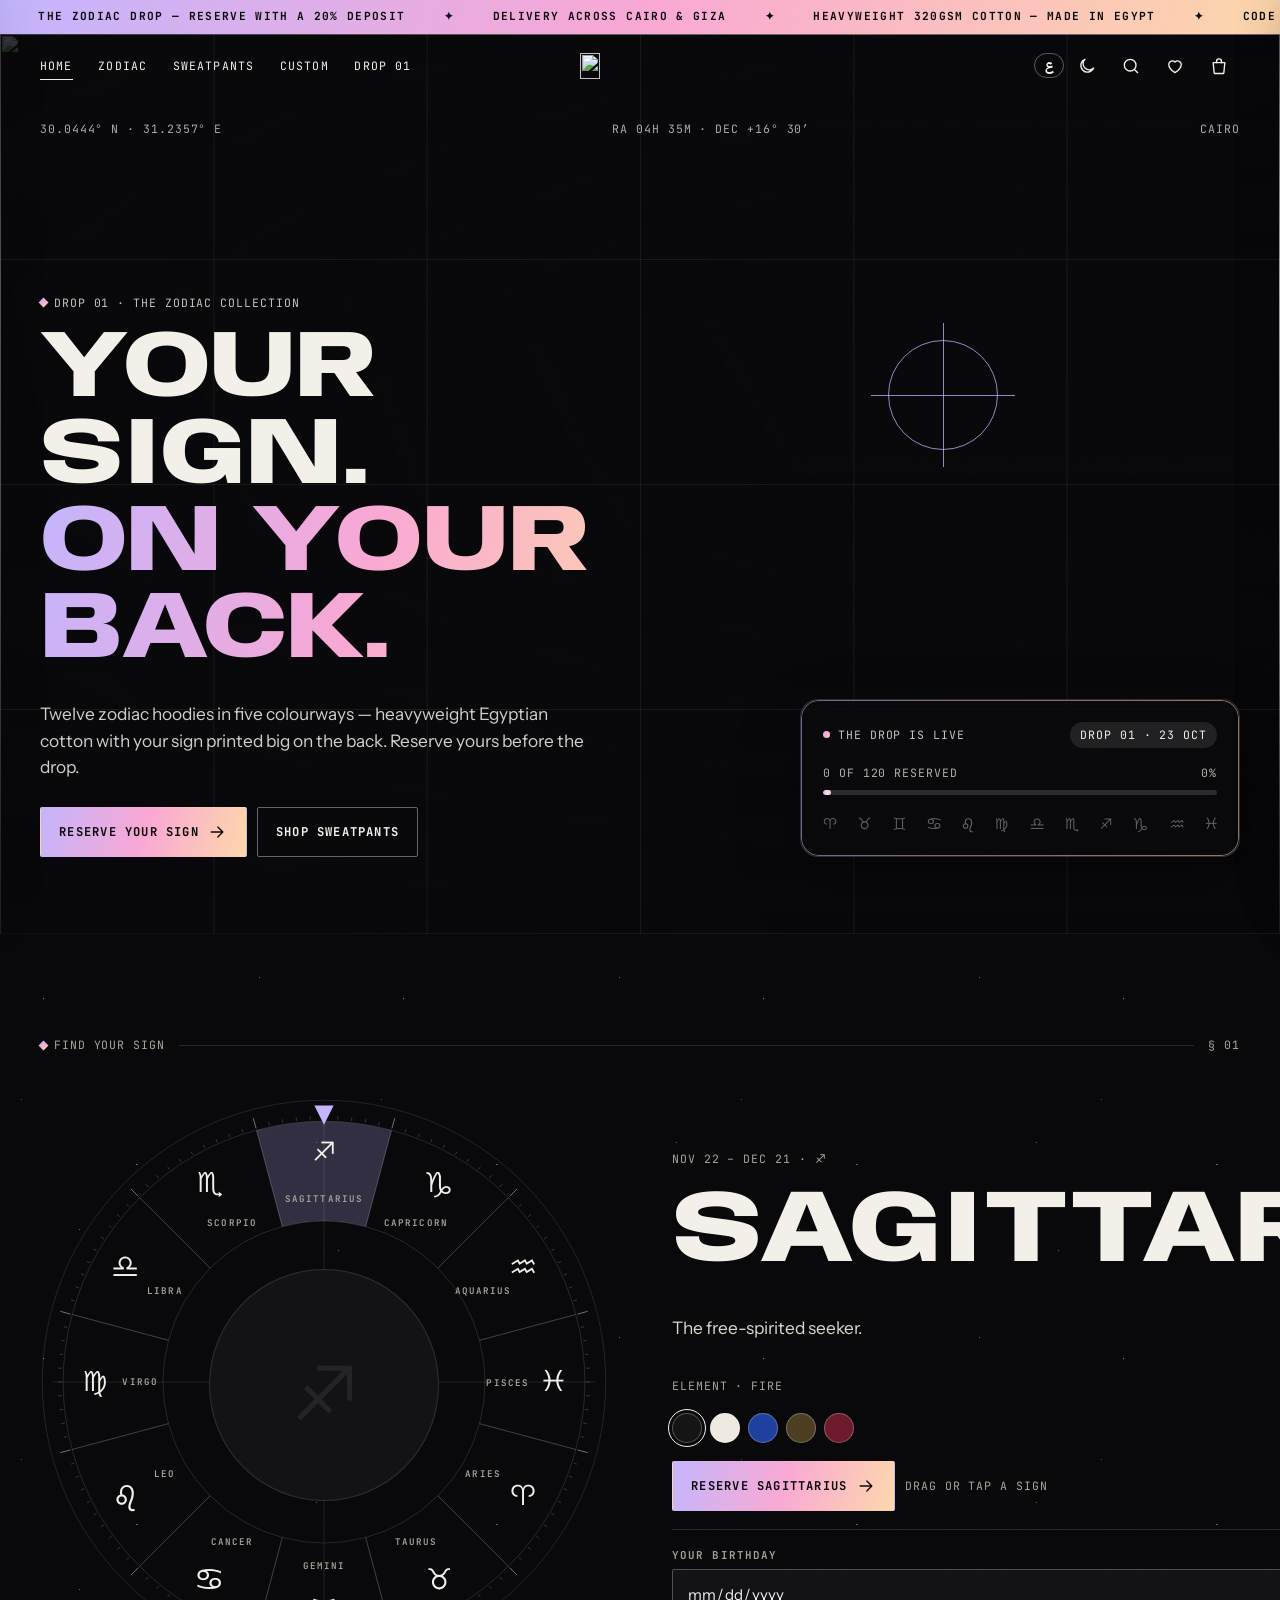
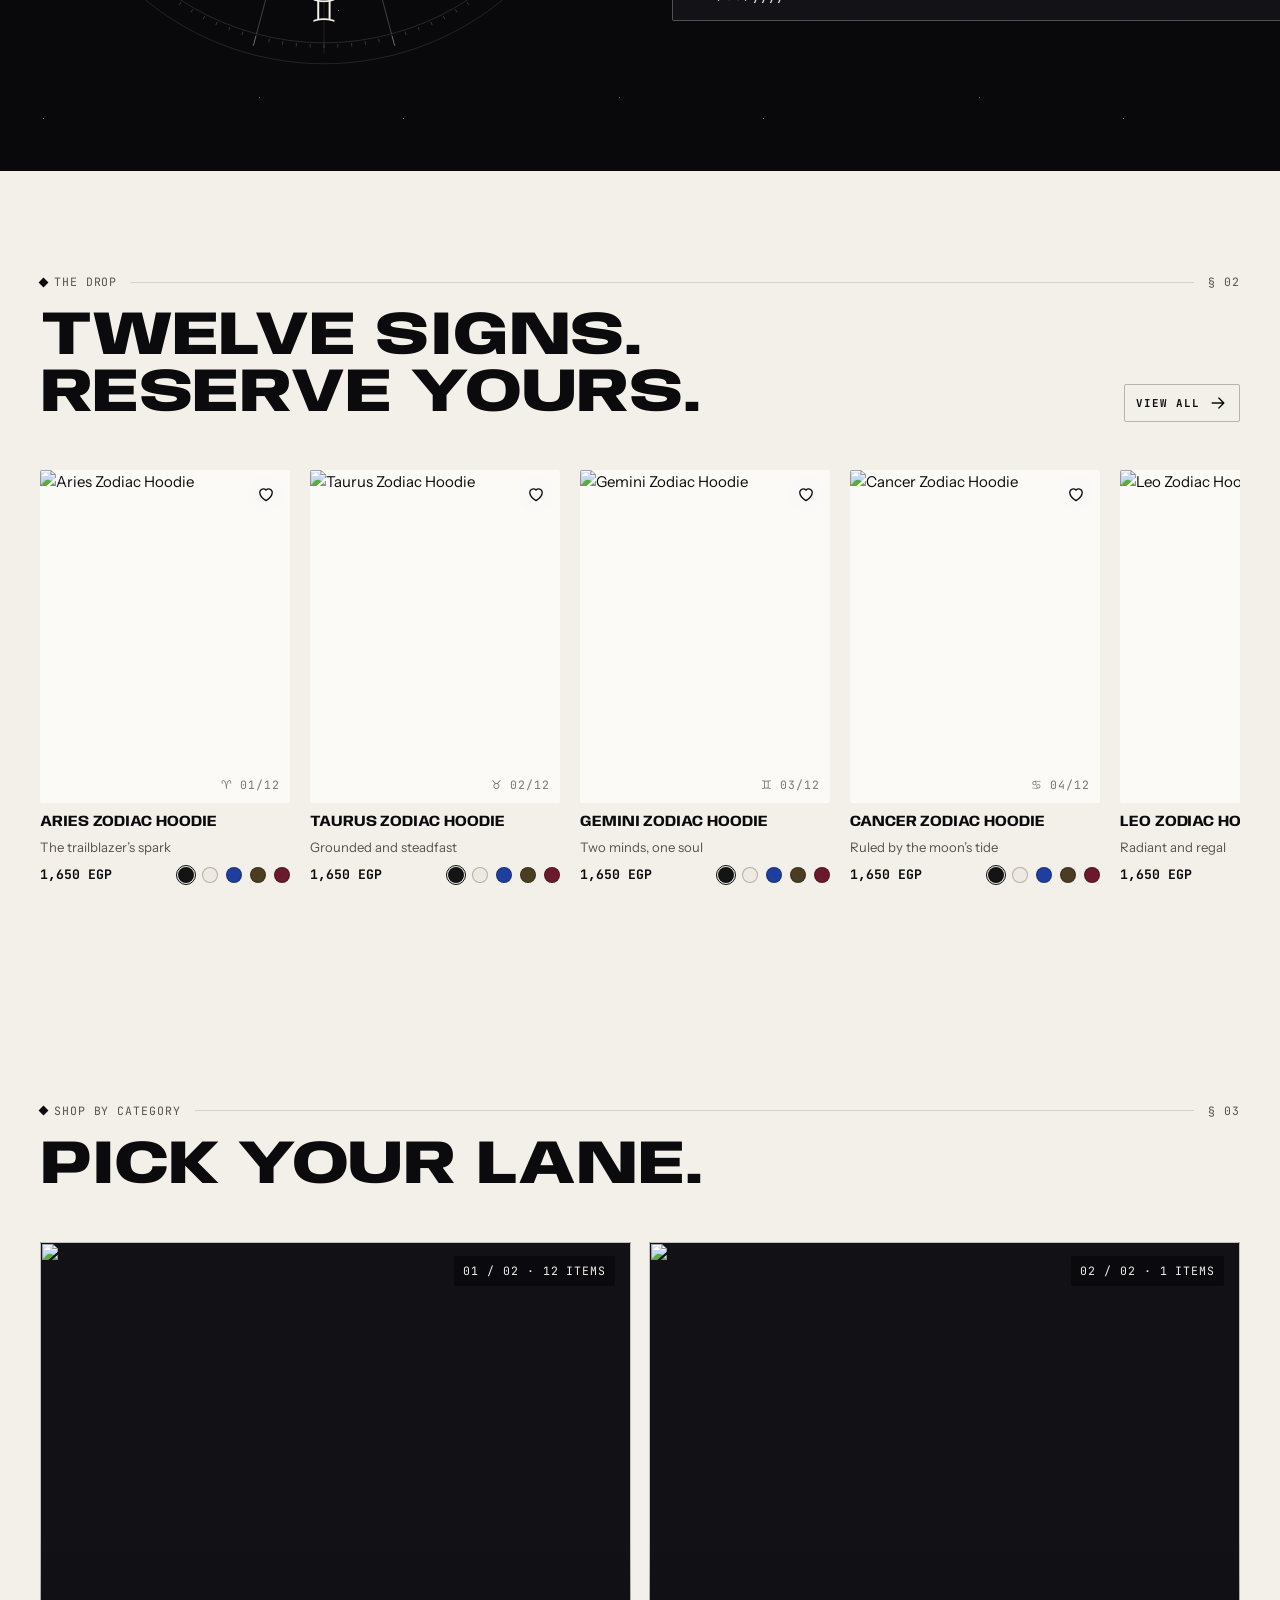
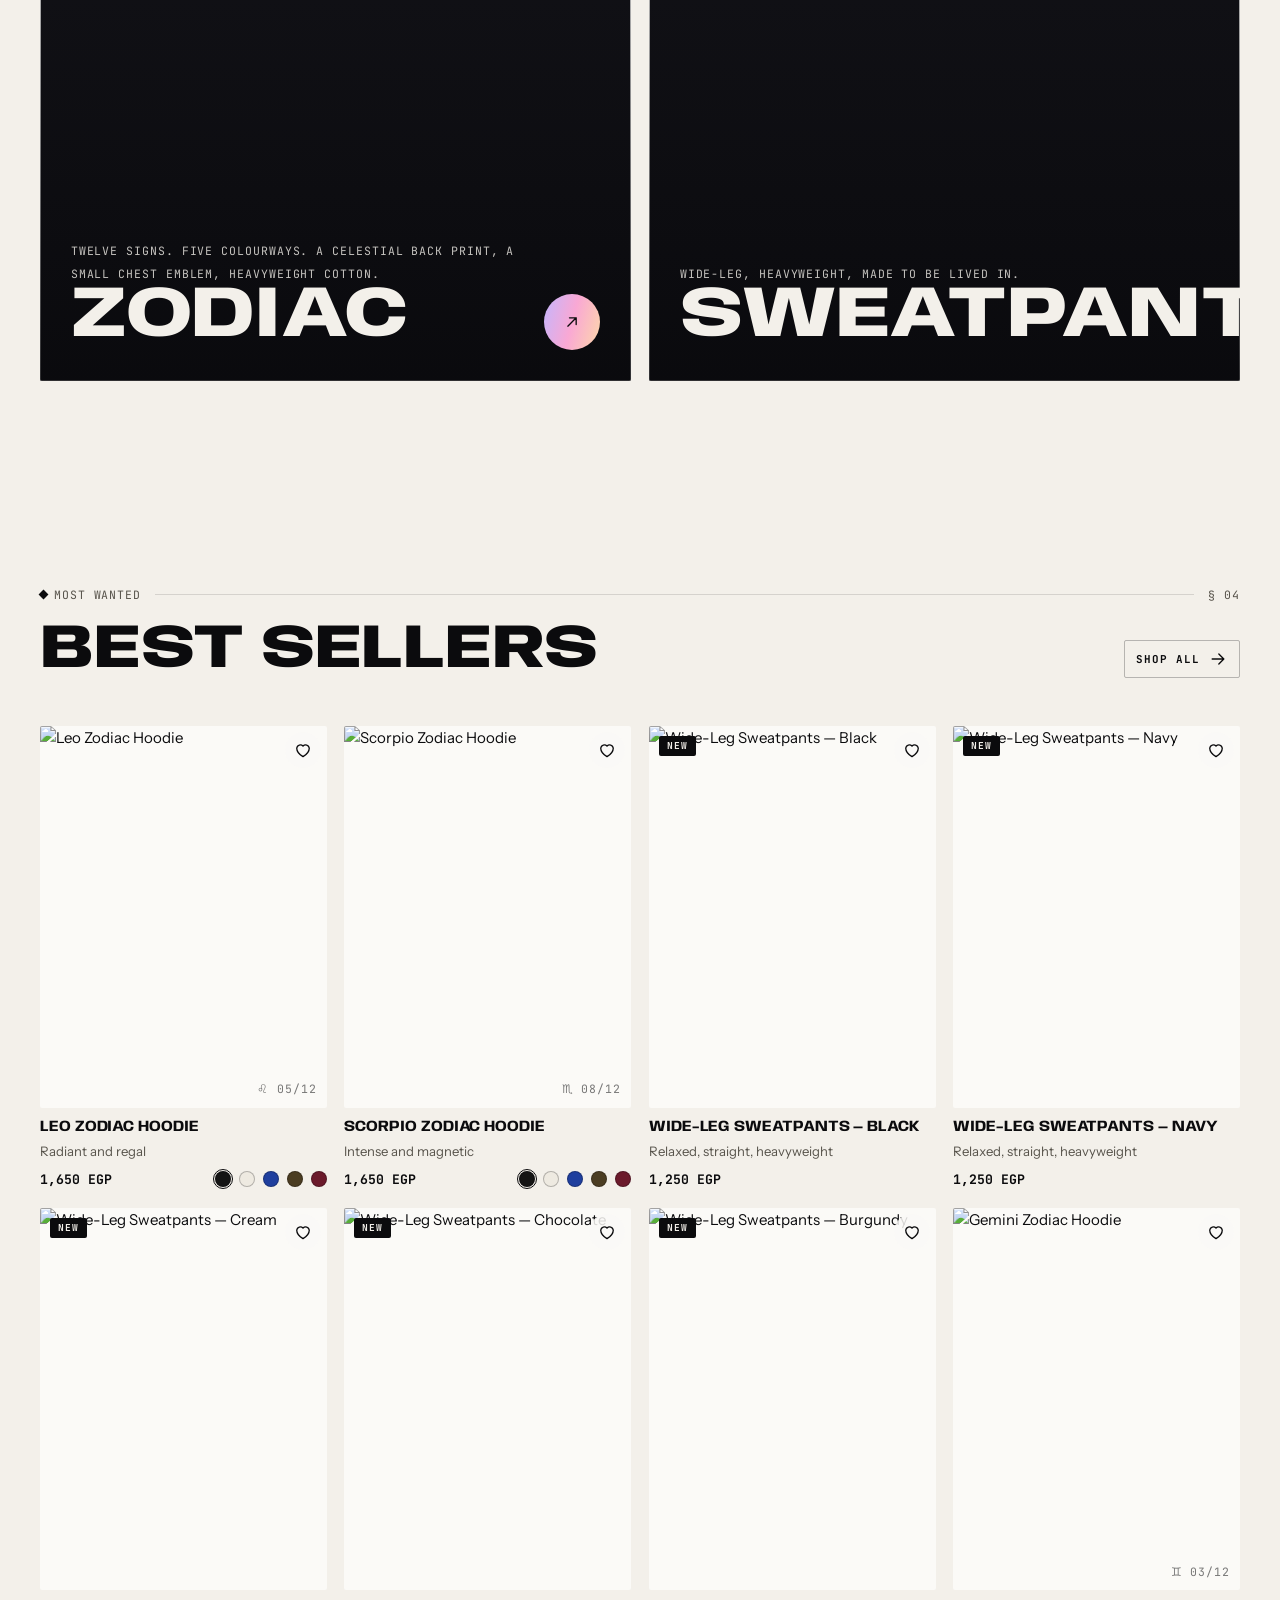
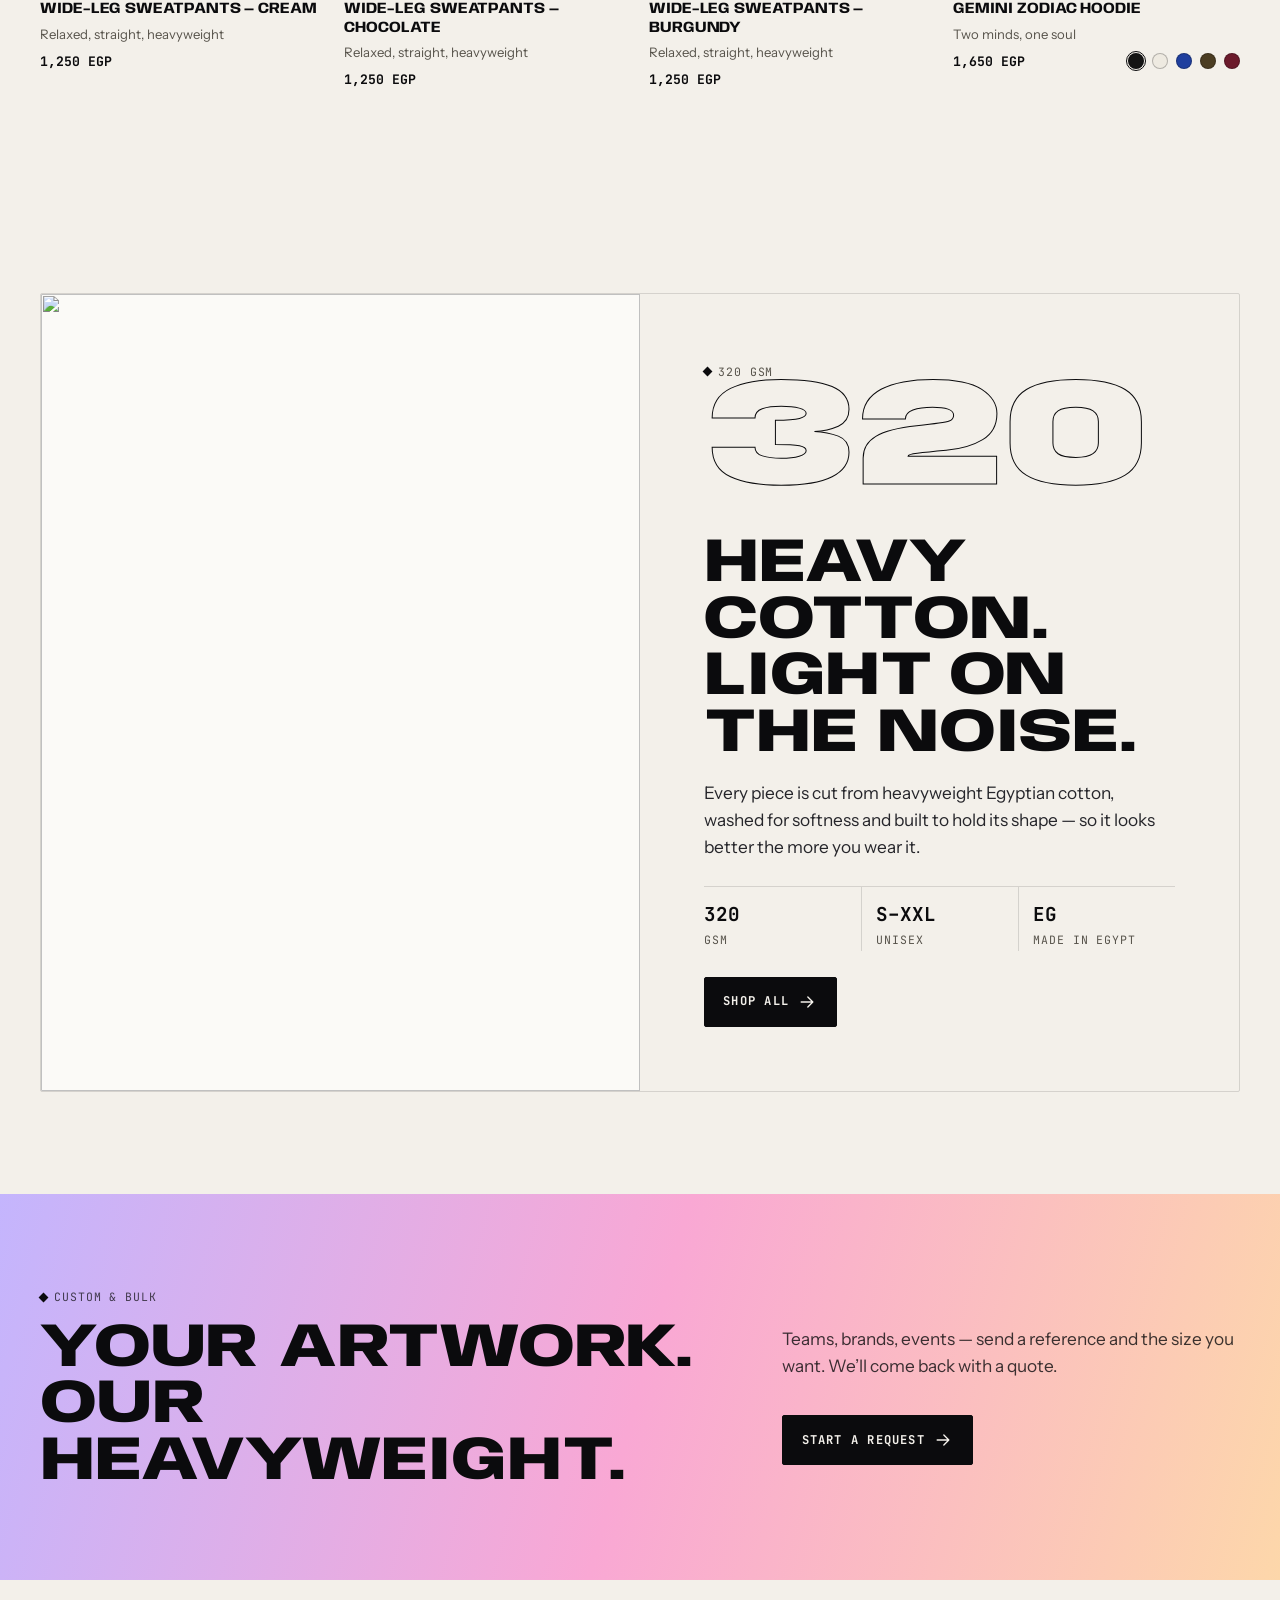
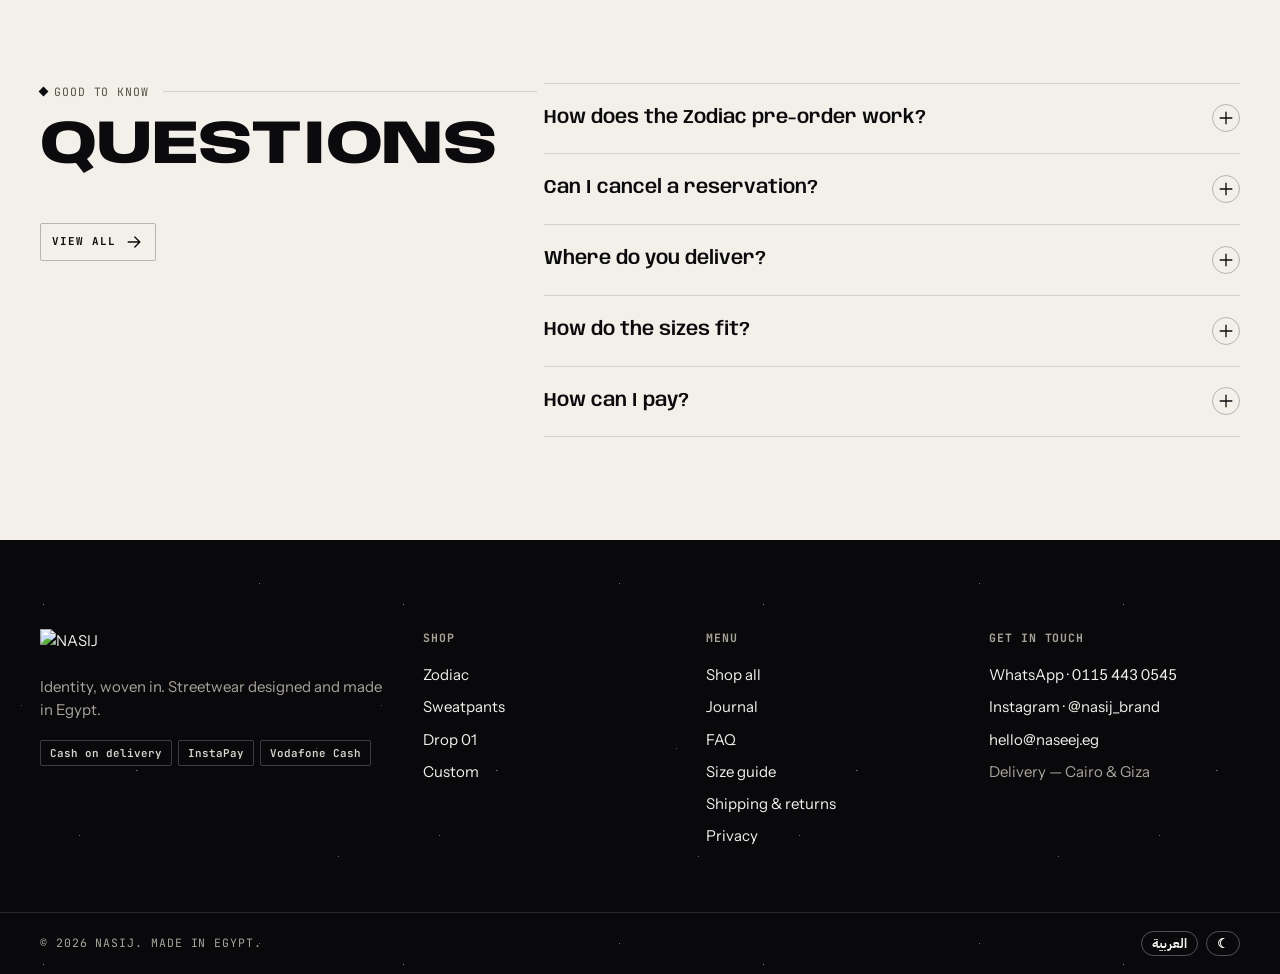
==== index.html @ 9cdb8d8b "feat: NASIJ v2.1 — gradient identity, new hero, WordPress theme Storefront - Soft gradient accent (A" ====
<!DOCTYPE html>
<html lang="en" dir="ltr" data-mode="light">
<head>
<meta charset="utf-8">
<meta name="viewport" content="width=device-width, initial-scale=1, viewport-fit=cover">
<title>NASIJ — Egyptian Streetwear · The Zodiac Drop</title>
<meta name="description" content="Heavyweight Egyptian streetwear. The Zodiac hoodie drop — 12 signs, 5 colourways — and wide-leg sweatpants. Delivery across Cairo &amp; Giza.">
<meta name="theme-color" content="#08080B">
<link rel="canonical" href="https://mohamed-sr-designer.github.io/nasij/">
<meta property="og:type" content="website">
<meta property="og:site_name" content="NASIJ">
<meta property="og:title" content="NASIJ — Egyptian Streetwear · The Zodiac Drop">
<meta property="og:description" content="12 signs. 5 colourways. Reserve your zodiac hoodie with a 20% deposit.">
<meta property="og:image" content="https://mohamed-sr-designer.github.io/nasij/images/zodiac/zodiac-banner.jpg">
<meta name="twitter:card" content="summary_large_image">
<link rel="icon" href="images/logo-en.png">
<link rel="manifest" href="manifest.json">
<link rel="preconnect" href="https://fonts.googleapis.com">
<link rel="preconnect" href="https://fonts.gstatic.com" crossorigin>
<link rel="stylesheet" href="https://fonts.googleapis.com/css2?family=Anybody:wdth,wght@50..150,400..900&family=Instrument+Sans:wdth,wght@75..100,400..700&family=JetBrains+Mono:wght@400;500;700&family=Alexandria:wght@400..900&family=IBM+Plex+Sans+Arabic:wght@400;500;600;700&display=swap">
<link rel="stylesheet" href="https://fonts.googleapis.com/css2?family=Noto+Sans+Symbols:wght@400;700&text=%E2%99%88%E2%99%89%E2%99%8A%E2%99%8B%E2%99%8C%E2%99%8D%E2%99%8E%E2%99%8F%E2%99%90%E2%99%91%E2%99%92%E2%99%93&display=swap">
<link rel="preload" as="image" href="images/zodiac/zodiac-banner.jpg" fetchpriority="high">
<link rel="stylesheet" href="assets/css/store.css?v=2">
<script type="application/ld+json">{"@context":"https://schema.org","@type":"ClothingStore","name":"NASIJ","alternateName":"نسيج","url":"https://mohamed-sr-designer.github.io/nasij/","image":"https://mohamed-sr-designer.github.io/nasij/images/zodiac/zodiac-banner.jpg","areaServed":["Cairo","Giza"],"currenciesAccepted":"EGP","sameAs":["https://instagram.com/nasij_brand"]}</script>
<script>
  /* set language / theme before first paint so there is no flash */
  (function () { try {
    var l = JSON.parse(localStorage.getItem('nz_lang')), m = JSON.parse(localStorage.getItem('nz_mode'));
    if (l) { document.documentElement.lang = l; document.documentElement.dir = l === 'ar' ? 'rtl' : 'ltr'; }
    if (m) document.documentElement.dataset.mode = m;
    var th = JSON.parse(localStorage.getItem('nz_theme_cache') || 'null'), st = document.documentElement.style;
    if (th) { if (th.g1) { st.setProperty('--g1', th.g1); st.setProperty('--g2', th.g2); st.setProperty('--g3', th.g3); } if (th.grad) st.setProperty('--grad', th.grad); if (th.night) st.setProperty('--night', th.night); }
  } catch (e) {} })();
  /* the first version of the site installed an offline service worker — retire it */
  if ('serviceWorker' in navigator) navigator.serviceWorker.getRegistrations().then(function (rs) { rs.forEach(function (r) { r.update().catch(function () {}); }); }).catch(function () {});
</script>
</head>
<body>
<div class="loader" id="loader" aria-hidden="true">
  <div class="ld">
    <div class="ld__orbit"><span style="--i:0">♈&#xFE0E;</span><span style="--i:1">♉&#xFE0E;</span><span style="--i:2">♊&#xFE0E;</span><span style="--i:3">♋&#xFE0E;</span><span style="--i:4">♌&#xFE0E;</span><span style="--i:5">♍&#xFE0E;</span><span style="--i:6">♎&#xFE0E;</span><span style="--i:7">♏&#xFE0E;</span><span style="--i:8">♐&#xFE0E;</span><span style="--i:9">♑&#xFE0E;</span><span style="--i:10">♒&#xFE0E;</span><span style="--i:11">♓&#xFE0E;</span></div>
    <svg class="ld__ring" viewBox="0 0 100 100"><defs><linearGradient id="ldg" x1="0" y1="0" x2="1" y2="1"><stop offset="0" style="stop-color:var(--g1,#C4B5FD)"/><stop offset=".5" style="stop-color:var(--g2,#F9A8D4)"/><stop offset="1" style="stop-color:var(--g3,#FDD7AA)"/></linearGradient></defs><circle cx="50" cy="50" r="46" stroke="rgba(243,240,234,.08)"/><circle cx="50" cy="50" r="46" stroke="url(#ldg)" stroke-dasharray="72 220"/></svg>
    <img class="ld__logo" src="images/logo-en-white.png" alt="" width="120" height="26">
  </div>
  <div class="ld__bar"><i></i></div>
  <span class="ld__txt"><span class="ld__en">Aligning the stars</span><span class="ld__ar">بنرتّب النجوم</span></span>
</div>
<div id="app"></div>
<noscript><p style="padding:2rem;font-family:sans-serif">NASIJ needs JavaScript to run. · نسيج محتاج JavaScript يشتغل.</p></noscript>
<script src="assets/js/defaults.js?v=2"></script>
<script src="assets/js/core.js?v=2"></script>
<script src="assets/js/track.js?v=2"></script>
<script src="assets/js/store.js?v=2"></script>
</body>
</html>
---- assets/css/store.css ----
/* =========================================================================
   NASIJ — "Night-sky street print"
   Star-chart darks (hairline grids, mono coordinates, starfield grain) for the
   drop; bone-paper lights so garment photos stay crisp. Ultra-wide display
   type, one acid "signal" accent (editable from the dashboard).
   ========================================================================= */

/* ─────────────── tokens ─────────────── */
:root {
  --night: #08080B; --night-2: #111116; --night-3: #1A1A21;
  --paper: #F3F0EA; --paper-2: #E8E4DB; --card: #FBFAF7;
  --ink: #0B0B0D; --ink-2: #26262B; --muted: #57534B;
  --signal: #C4B5FD; --signal-ink: #0B0B0D;
  --g1: #C4B5FD; --g2: #F9A8D4; --g3: #FDD7AA;
  --grad: linear-gradient(105deg, var(--g1), var(--g2), var(--g3));
  --danger: #C8321E; --ok: #1F7A4D;
  --r: 2px; --r-lg: calc(var(--r) * 3 + 4px);
  --ease: cubic-bezier(.2, .8, .2, 1);
  --f-disp: 'Anybody', 'Instrument Sans', system-ui, sans-serif;
  --f-body: 'Instrument Sans', system-ui, -apple-system, 'Segoe UI', sans-serif;
  --f-mono: 'JetBrains Mono', ui-monospace, 'SFMono-Regular', Menlo, monospace;
  --f-glyph: 'Noto Sans Symbols', 'Segoe UI Symbol', 'Apple Symbols', sans-serif;
  --gutter: clamp(16px, 3.2vw, 40px);
  --maxw: 1440px;
  --hdr: 64px;
  /* surface defaults = light (paper) */
  --bg: var(--paper); --fg: var(--ink); --fg-2: var(--ink-2); --fg-m: var(--muted);
  --line: rgba(11, 11, 13, .13); --line-2: rgba(11, 11, 13, .26); --tile: var(--card);
}
[lang="ar"] {
  --f-disp: 'Alexandria', 'IBM Plex Sans Arabic', system-ui, sans-serif;
  --f-body: 'IBM Plex Sans Arabic', system-ui, sans-serif;
}
.tone-dark, [data-mode="dark"] .tone-light, [data-mode="dark"] body {
  --bg: var(--night); --fg: #F3F0EA; --fg-2: #D9D5CC; --fg-m: #A7A298;
  --line: rgba(243, 240, 234, .13); --line-2: rgba(243, 240, 234, .28); --tile: var(--night-2);
}
.tone-light { --bg: var(--paper); --fg: var(--ink); --fg-2: var(--ink-2); --fg-m: var(--muted); --line: rgba(11, 11, 13, .13); --line-2: rgba(11, 11, 13, .26); --tile: var(--card); }
[data-mode="dark"] .tone-light { --bg: #0D0D11; --tile: #15151B; }
/* a toned block always paints its own surface + text colour */
.tone-dark, .tone-light { background-color: var(--bg); color: var(--fg); }

/* ─────────────── base ─────────────── */
*, *::before, *::after { box-sizing: border-box; }
html { -webkit-text-size-adjust: 100%; scroll-behavior: smooth; }
body {
  margin: 0; background: var(--bg); color: var(--fg); font-family: var(--f-body);
  font-size: 15px; line-height: 1.55; -webkit-font-smoothing: antialiased; text-rendering: optimizeLegibility;
  overflow-x: hidden;
}
[lang="ar"] body { font-size: 15.5px; line-height: 1.75; }
img { max-width: 100%; display: block; }
a { color: inherit; text-decoration: none; }
button { font: inherit; color: inherit; background: none; border: 0; cursor: pointer; padding: 0; }
input, select, textarea { font: inherit; color: inherit; }
::selection { background: var(--signal); color: var(--signal-ink); }
:focus-visible { outline: 2px solid var(--fg); outline-offset: 2px; }
.tone-light :focus-visible, .tone-light:focus-visible { outline-color: var(--ink); }
.sr { position: absolute; width: 1px; height: 1px; overflow: hidden; clip: rect(0 0 0 0); white-space: nowrap; }
.wrap { max-width: var(--maxw); margin-inline: auto; padding-inline: var(--gutter); }
.num, bdi.num { font-variant-numeric: tabular-nums; }
main { display: block; min-height: 60vh; }

/* type */
.disp { font-family: var(--f-disp); font-weight: 800; font-stretch: 125%; font-variation-settings: "wdth" 125; letter-spacing: -.02em; line-height: .92; text-transform: uppercase; margin: 0; }
[lang="ar"] .disp { font-weight: 800; letter-spacing: 0; line-height: 1.25; text-transform: none; font-variation-settings: normal; font-stretch: normal; }
.h1 { font-size: clamp(2.6rem, 7.4vw, 7.2rem); }
.h2 { font-size: clamp(2rem, 4.8vw, 4.4rem); }
.h3 { font-size: clamp(1.4rem, 2.6vw, 2.2rem); }
[lang="ar"] .h1 { font-size: clamp(2.3rem, 6vw, 5.6rem); }
[lang="ar"] .h2 { font-size: clamp(1.8rem, 4vw, 3.4rem); }
.mono { font-family: var(--f-mono); font-size: .72rem; letter-spacing: .08em; text-transform: uppercase; }
[lang="ar"] .mono { font-family: var(--f-body); letter-spacing: 0; text-transform: none; font-size: .82rem; font-weight: 500; }
.muted { color: var(--fg-m); }
.lead { font-size: clamp(1rem, 1.35vw, 1.2rem); color: var(--fg-2); max-width: 46ch; }
.kick { display: inline-flex; align-items: center; gap: .6em; color: var(--fg-m); }
.kick::before { content: ""; width: 7px; height: 7px; background: var(--grad); transform: rotate(45deg); flex: none; }
.tone-light .kick::before, .kick--ink::before { background: var(--fg); }

/* ─────────────── starfield / grain ─────────────── */
.stars { position: relative; isolation: isolate; }
.stars::before {
  content: ""; position: absolute; inset: 0; z-index: -1; pointer-events: none; opacity: .55;
  background-image:
    radial-gradient(1px 1px at 12% 18%, rgba(255,255,255,.9) 50%, transparent 51%),
    radial-gradient(1px 1px at 72% 12%, rgba(255,255,255,.7) 50%, transparent 51%),
    radial-gradient(1.4px 1.4px at 38% 64%, rgba(255,255,255,.8) 50%, transparent 51%),
    radial-gradient(1px 1px at 88% 58%, rgba(255,255,255,.6) 50%, transparent 51%),
    radial-gradient(1px 1px at 22% 82%, rgba(255,255,255,.7) 50%, transparent 51%),
    radial-gradient(1.2px 1.2px at 55% 30%, rgba(255,255,255,.55) 50%, transparent 51%),
    radial-gradient(1px 1px at 94% 88%, rgba(255,255,255,.7) 50%, transparent 51%),
    radial-gradient(1px 1px at 6% 46%, rgba(255,255,255,.5) 50%, transparent 51%);
  background-size: 360px 360px;
  animation: twinkle 9s ease-in-out infinite alternate;
}
@keyframes twinkle { to { opacity: .28; background-position: 18px -12px; } }
.grain::after {
  content: ""; position: absolute; inset: 0; pointer-events: none; z-index: 1; opacity: .07; mix-blend-mode: overlay;
  background-image: url("data:image/svg+xml;utf8,<svg xmlns='http://www.w3.org/2000/svg' width='160' height='160'><filter id='n'><feTurbulence type='fractalNoise' baseFrequency='.9' numOctaves='2' stitchTiles='stitch'/></filter><rect width='100%' height='100%' filter='url(%23n)'/></svg>");
}
[data-grain="0"] .grain::after { display: none; }
/* star-chart hairlines */
.chart-lines { position: absolute; inset: 0; pointer-events: none; z-index: 1;
  background-image: linear-gradient(to right, rgba(243,240,234,.10) 1px, transparent 1px), linear-gradient(to bottom, rgba(243,240,234,.10) 1px, transparent 1px);
  background-size: calc(100% / 6) 100%, 100% calc(100% / 4); }

/* ─────────────── buttons ─────────────── */
.btn {
  --b-bg: var(--fg); --b-fg: var(--bg); --b-bd: var(--fg);
  position: relative; display: inline-flex; align-items: center; justify-content: center; gap: .7em;
  min-height: 50px; padding: 0 1.5em; border: 1px solid var(--b-bd); border-radius: var(--r);
  background: var(--b-bg); color: var(--b-fg); font-family: var(--f-mono); font-size: .76rem; font-weight: 700;
  letter-spacing: .1em; text-transform: uppercase; white-space: nowrap; overflow: hidden; isolation: isolate;
  transition: transform .25s var(--ease), color .25s, border-color .25s;
}
[lang="ar"] .btn { font-family: var(--f-body); letter-spacing: 0; text-transform: none; font-size: .95rem; font-weight: 600; }
.btn::before { content: ""; position: absolute; inset: -1px; z-index: -1; background: var(--grad); transform: translateY(101%); transition: transform .35s var(--ease); }
.btn:hover::before { transform: none; }
.btn:hover { color: var(--signal-ink); border-color: transparent; }
.btn:active { transform: scale(.98); }
.btn .arr { transition: transform .3s var(--ease); }
.btn:hover .arr { transform: translateX(4px); }
[dir="rtl"] .btn .arr { transform: scaleX(-1); }
[dir="rtl"] .btn:hover .arr { transform: scaleX(-1) translateX(4px); }
.btn--signal { --b-bg: var(--grad); --b-fg: var(--signal-ink); --b-bd: transparent; }
.btn--signal::before { background: var(--fg); }
.tone-dark .btn--signal::before { background: #F3F0EA; }
.btn--signal:hover { color: var(--bg); border-color: var(--fg); }
.tone-dark .btn--signal:hover { color: var(--night); border-color: #F3F0EA; }
.btn--line { --b-bg: transparent; --b-fg: var(--fg); --b-bd: var(--line-2); }
.btn--ghost { --b-bg: transparent; --b-fg: var(--fg); --b-bd: transparent; padding: 0 .4em; min-height: 40px; }
.btn--ghost::before { display: none; }
.btn--ghost:hover { color: var(--fg); text-decoration: underline; text-underline-offset: 4px; }
.btn--sm { min-height: 38px; padding: 0 1em; font-size: .68rem; }
.btn--block { width: 100%; }
.btn[disabled], .btn.is-off { opacity: .45; pointer-events: none; }
.icon-btn { display: inline-grid; place-items: center; width: 42px; height: 42px; border-radius: 50%; position: relative; transition: background .2s; }
.icon-btn:hover { background: color-mix(in srgb, var(--fg) 8%, transparent); }
.ic { width: 20px; height: 20px; fill: none; stroke: currentColor; stroke-width: 1.6; stroke-linecap: round; stroke-linejoin: round; flex: none; }
.badge-dot { position: absolute; top: 4px; inset-inline-end: 2px; min-width: 18px; height: 18px; padding: 0 4px; border-radius: 9px; background: var(--grad); color: var(--signal-ink); font: 700 .66rem/18px var(--f-mono); text-align: center; }
.badge-dot:empty { display: none; }
.link { background-image: linear-gradient(currentColor, currentColor); background-size: 0 1px; background-repeat: no-repeat; background-position: 0 100%; transition: background-size .3s var(--ease); }
[dir="rtl"] .link { background-position: 100% 100%; }
.link:hover, .link.is-on { background-size: 100% 1px; }

/* ─────────────── announcement marquee ─────────────── */
.ann { background: var(--grad); color: var(--signal-ink); height: 34px; overflow: hidden; display: flex; align-items: center; position: relative; z-index: 60; }
.ann__track { display: flex; gap: 2.4rem; white-space: nowrap; animation: marq 36s linear infinite; padding-inline-start: 2.4rem; will-change: transform; }
.ann:hover .ann__track { animation-play-state: paused; }
.ann__i { display: inline-flex; align-items: center; gap: 2.4rem; font: 700 .7rem/1 var(--f-mono); letter-spacing: .12em; text-transform: uppercase; }
[lang="ar"] .ann__i { font: 600 .82rem/1 var(--f-body); letter-spacing: 0; }
.ann__i::after { content: "✦"; font-size: .7rem; }
@keyframes marq { to { transform: translateX(-50%); } }
[dir="rtl"] .ann__track { animation-name: marqR; }
@keyframes marqR { to { transform: translateX(50%); } }

/* ─────────────── header ─────────────── */
.hdr { position: sticky; top: 0; z-index: 50; height: var(--hdr); background: color-mix(in srgb, var(--bg) 86%, transparent); backdrop-filter: blur(14px) saturate(1.2); -webkit-backdrop-filter: blur(14px) saturate(1.2); border-bottom: 1px solid var(--line); transition: background .3s, border-color .3s, color .3s; }
.hdr__in { height: 100%; display: grid; grid-template-columns: 1fr auto 1fr; align-items: center; gap: 12px; }
.hdr__nav { display: flex; align-items: center; gap: clamp(14px, 2vw, 30px); }
.hdr__nav a { font-family: var(--f-mono); font-size: .72rem; letter-spacing: .1em; text-transform: uppercase; padding: 6px 0; }
[lang="ar"] .hdr__nav a { font-family: var(--f-body); font-size: .92rem; letter-spacing: 0; font-weight: 500; }
.hdr__nav a.is-live::before { content: ""; display: inline-block; width: 6px; height: 6px; border-radius: 50%; background: var(--signal); margin-inline-end: 7px; vertical-align: middle; box-shadow: 0 0 0 0 var(--signal); animation: ping 1.8s infinite; }
@keyframes ping { 70% { box-shadow: 0 0 0 7px transparent; } 100% { box-shadow: 0 0 0 0 transparent; } }
.logo { display: inline-flex; align-items: center; height: 26px; }
.logo img { height: 26px; width: auto; }
.logo .logo-l { display: block; }
.logo .logo-d { display: none; }
.tone-dark .logo .logo-l, [data-mode="dark"] .logo .logo-l { display: none; }
.tone-dark .logo .logo-d, [data-mode="dark"] .logo .logo-d { display: block; }
.hdr__act { display: flex; justify-content: flex-end; align-items: center; gap: 2px; }
.hdr__menu { display: none; }
.lang-pill { font: 700 .7rem/1 var(--f-mono); letter-spacing: .08em; padding: 7px 10px; border: 1px solid var(--line-2); border-radius: 99px; }
[lang="en"] .lang-pill { font-family: 'IBM Plex Sans Arabic', sans-serif; font-size: .82rem; letter-spacing: 0; padding: 5px 10px; }
/* over the hero the header floats */
.is-home .hdr.over { background: transparent; border-color: transparent; backdrop-filter: none; -webkit-backdrop-filter: none; }
.is-home .hdr.over { --fg: #F3F0EA; --line-2: rgba(243,240,234,.35); color: #F3F0EA; }
.is-home .hdr.over .logo .logo-l { display: none; } .is-home .hdr.over .logo .logo-d { display: block; }
.is-home #main { margin-top: calc(var(--hdr) * -1); }

/* mobile menu (off-canvas uses physical left/right + translateX — logical insets break in RTL) */
.scrim { position: fixed; inset: 0; background: rgba(8,8,11,.55); backdrop-filter: blur(3px); z-index: 90; opacity: 0; pointer-events: none; transition: opacity .3s; }
.scrim.on { opacity: 1; pointer-events: auto; }
.drawer { position: fixed; top: 0; bottom: 0; width: min(440px, 100vw); z-index: 100; background: var(--bg); color: var(--fg); display: flex; flex-direction: column; transition: transform .45s var(--ease); box-shadow: 0 0 60px rgba(0,0,0,.25); }
.drawer--end { right: 0; transform: translateX(105%); }
.drawer--start { left: 0; transform: translateX(-105%); }
[dir="rtl"] .drawer--end { right: auto; left: 0; transform: translateX(-105%); }
[dir="rtl"] .drawer--start { left: auto; right: 0; transform: translateX(105%); }
.drawer.on { transform: none !important; }
.drawer__h { display: flex; align-items: center; justify-content: space-between; padding: 14px var(--gutter); border-bottom: 1px solid var(--line); min-height: var(--hdr); }
.drawer__b { flex: 1 1 auto; min-height: 0; overflow-y: auto; overscroll-behavior: contain; }
.drawer__f { border-top: 1px solid var(--line); padding: 16px var(--gutter) calc(16px + env(safe-area-inset-bottom)); }
.mnav { padding: 18px var(--gutter); display: grid; gap: 4px; }
.mnav a { display: flex; align-items: baseline; justify-content: space-between; padding: 12px 0; border-bottom: 1px solid var(--line); }
.mnav a .disp { font-size: clamp(1.7rem, 7vw, 2.4rem); }
.mnav a .mono { color: var(--fg-m); }
.mnav__meta { display: flex; gap: 10px; flex-wrap: wrap; padding: 18px var(--gutter); }

/* bottom tab bar (mobile) */
.tabbar { display: none; }

/* ─────────────── sections ─────────────── */
.sec { padding-block: clamp(56px, 8vw, 120px); position: relative; background: var(--bg); color: var(--fg); }
.sec--tight { padding-block: clamp(36px, 5vw, 72px); }
.sh { display: grid; grid-template-columns: 1fr auto; align-items: end; gap: 18px 40px; margin-bottom: clamp(26px, 4vw, 48px); }
.sh__k { grid-column: 1 / -1; display: flex; align-items: center; gap: 14px; }
.sh__k .rule { flex: 1; height: 1px; background: var(--line); }
.sh__idx { color: var(--fg-m); }
.sh .h2 { max-width: 16ch; }
.sh__a { justify-self: end; }
.hair { height: 1px; background: var(--line); border: 0; margin: 0; }

/* ─────────────── HERO ─────────────── */
.hero { position: relative; min-height: min(100svh, 980px); color: #F3F0EA; background: var(--night); overflow: hidden; display: grid; grid-template-rows: 1fr auto; grid-template-columns: minmax(0, 1fr); }
.hero__img { position: absolute; inset: 0; z-index: 0; }
.hero__img img { width: 100%; height: 100%; object-fit: cover; object-position: var(--focus, 50% 38%); transform: scale(1.06); animation: heroZoom 14s var(--ease) forwards; }
@keyframes heroZoom { to { transform: scale(1); } }
.hero__img::after { content: ""; position: absolute; inset: 0; background: linear-gradient(180deg, rgba(8,8,11,.55) 0%, rgba(8,8,11,.05) 28%, rgba(8,8,11,.15) 55%, rgba(8,8,11,.92) 100%), linear-gradient(90deg, rgba(8,8,11,.62) 0%, rgba(8,8,11,.18) 42%, transparent 62%); }
[dir="rtl"] .hero__img::after { background: linear-gradient(180deg, rgba(8,8,11,.55) 0%, rgba(8,8,11,.05) 28%, rgba(8,8,11,.15) 55%, rgba(8,8,11,.92) 100%), linear-gradient(270deg, rgba(8,8,11,.62) 0%, rgba(8,8,11,.18) 42%, transparent 62%); }
.hero .chart-lines { opacity: .7; }
.hero__coords span { direction: ltr; unicode-bidi: isolate; }
.hero__coords { position: absolute; z-index: 2; top: calc(var(--hdr) + 22px); inset-inline: var(--gutter); display: flex; justify-content: space-between; color: rgba(243,240,234,.7); }
.hero__cross { position: absolute; z-index: 2; width: 110px; height: 110px; top: 34%; inset-inline-end: 22%; border: 1px solid color-mix(in srgb, var(--signal) 75%, transparent); border-radius: 50%; animation: orbit 16s linear infinite; }
.hero__cross::before, .hero__cross::after { content: ""; position: absolute; background: color-mix(in srgb, var(--signal) 75%, transparent); }
.hero__cross::before { left: 50%; top: -18px; bottom: -18px; width: 1px; }
.hero__cross::after { top: 50%; left: -18px; right: -18px; height: 1px; }
@keyframes orbit { to { transform: rotate(360deg); } }
.hero__body { position: relative; z-index: 3; align-self: end; grid-row: 2; padding-bottom: clamp(36px, 6vw, 84px); display: grid; grid-template-columns: minmax(0, 1.1fr) minmax(0, .9fr); gap: 24px 48px; align-items: end; }
.hero__title { margin: 14px 0 18px; }
.hero__title .ln { display: block; overflow: hidden; }
.hero__title .ln > span { display: inline-block; transform: translateY(105%); animation: rise .9s var(--ease) forwards; }
.hero__title .ln:nth-child(2) > span { animation-delay: .12s; }
@keyframes rise { to { transform: none; } }
.hero .lead { color: rgba(243,240,234,.86); }
.hero__cta { display: flex; flex-wrap: wrap; gap: 10px; margin-top: 26px; }
.hero__cta .btn--line { --b-fg: #F3F0EA; --b-bd: rgba(243,240,234,.4); }
.hero__side { justify-self: end; width: min(100%, 440px); }

/* countdown (LED mono) */
.cd { display: grid; grid-template-columns: repeat(4, 1fr); border: 1px solid var(--line-2); border-radius: var(--r); background: color-mix(in srgb, var(--bg) 60%, transparent); backdrop-filter: blur(8px); }
.hero .cd { border-color: rgba(243,240,234,.28); background: rgba(8,8,11,.45); }
.cd__c { padding: 12px 8px 10px; text-align: center; border-inline-start: 1px solid var(--line); }
.hero .cd__c { border-color: rgba(243,240,234,.18); }
.cd__c:first-child { border-inline-start: 0; }
.cd__n { display: block; font: 700 clamp(1.7rem, 3.4vw, 2.6rem)/1 var(--f-mono); letter-spacing: -.02em; font-variant-numeric: tabular-nums; }
.cd__l { display: block; margin-top: 6px; opacity: .7; }
.cd-head { display: flex; justify-content: space-between; align-items: center; gap: 12px; }
.meter { position: relative; height: 6px; background: color-mix(in srgb, var(--fg) 12%, transparent); border-radius: 3px; overflow: hidden; }
.hero .meter { background: rgba(243,240,234,.16); }
.meter i { position: absolute; inset-block: 0; inset-inline-start: 0; width: var(--p, 0%); background: var(--grad); border-radius: 3px; transition: width 1.2s var(--ease); }
.meter i::after { content: ""; position: absolute; inset: 0; background: linear-gradient(90deg, transparent, rgba(255,255,255,.55), transparent); animation: shine 2.4s infinite; }
@keyframes shine { from { transform: translateX(-100%); } to { transform: translateX(100%); } }

/* ─────────────── DIAL ─────────────── */
.dial-sec { overflow: hidden; }
.dial-grid { display: grid; grid-template-columns: minmax(0, 1fr) minmax(0, 1fr); gap: clamp(28px, 5vw, 80px); align-items: center; }
.dial { position: relative; width: min(100%, 560px); aspect-ratio: 1; margin-inline: auto; touch-action: none; user-select: none; }
.dial svg { width: 100%; height: 100%; overflow: visible; }
.dial__ring { cursor: grab; }
.dial.dragging .dial__ring { cursor: grabbing; }
.dial__seg { fill: transparent; stroke: var(--line); stroke-width: 1; transition: fill .3s; cursor: pointer; }
.dial__seg:hover { fill: color-mix(in srgb, var(--fg) 6%, transparent); }
.dial__seg.on { fill: color-mix(in srgb, var(--signal) 22%, transparent); }
.dial__glyph { font-family: var(--f-glyph); font-size: 32px; fill: var(--fg); pointer-events: none; }
.dial__name { font: 600 10.5px var(--f-mono); letter-spacing: .12em; text-transform: uppercase; fill: var(--fg-m); pointer-events: none; }
[lang="ar"] .dial__name { font: 600 12px var(--f-body); letter-spacing: 0; }
.dial__pointer { fill: var(--signal); }
.dial__hub { fill: var(--bg); stroke: var(--line-2); }
.dial__center { position: absolute; inset: 29.5%; border-radius: 50%; overflow: hidden; display: grid; place-items: center; background: var(--tile); border: 1px solid var(--line); }
.dial__center img { width: 100%; height: 100%; object-fit: cover; transform: scale(1.18); transition: opacity .35s; }
.dial__center .gl { position: absolute; font-family: var(--f-glyph); font-size: clamp(3rem, 8vw, 5rem); color: var(--fg); opacity: .08; }
.dial-info { display: grid; gap: 18px; }
.dial-info .h1 { font-size: clamp(3rem, 8vw, 7rem); }
.bday { display: flex; gap: 8px; align-items: stretch; flex-wrap: wrap; }
.bday .fld { flex: 1 1 180px; }
.swatches { display: flex; flex-wrap: wrap; gap: 8px; }
.sw { width: 30px; height: 30px; border-radius: 50%; background: var(--c); border: 1px solid var(--line-2); position: relative; transition: transform .2s; }
.sw::after { content: ""; position: absolute; inset: -5px; border-radius: 50%; border: 1.5px solid transparent; transition: border-color .2s; }
.sw.on::after, .sw:hover::after { border-color: var(--fg); }
.sw:hover { transform: scale(1.06); }
.sw--sm { width: 16px; height: 16px; }
.sw--sm::after { inset: -3px; border-width: 1px; }

/* ─────────────── product cards ─────────────── */
.grid { display: grid; grid-template-columns: repeat(var(--cols, 4), minmax(0, 1fr)); gap: clamp(14px, 1.6vw, 22px) clamp(10px, 1.4vw, 20px); }
.rail { display: grid; grid-auto-flow: column; grid-auto-columns: minmax(250px, calc((100% - 3 * 20px) / 4)); gap: 20px; overflow-x: auto; overflow-y: hidden; overscroll-behavior-x: contain; scroll-snap-type: x mandatory; padding-bottom: 14px; scrollbar-width: thin; scrollbar-color: var(--line-2) transparent; }
.rail > * { scroll-snap-align: start; }
.rail::-webkit-scrollbar { height: 4px; width: 0; } .rail::-webkit-scrollbar-thumb { background: var(--line-2); }
.rail-nav { display: flex; gap: 6px; }
.pc { position: relative; display: flex; flex-direction: column; gap: 10px; min-width: 0; }
.pc__media { position: relative; aspect-ratio: 3 / 4; background: var(--tile); overflow: hidden; border-radius: var(--r); }
.pc__media img { position: absolute; inset: 0; width: 100%; height: 100%; object-fit: cover; transition: transform .8s var(--ease), clip-path .6s var(--ease), opacity .4s; }
.pc__media .alt { clip-path: inset(0 0 0 100%); }
[dir="rtl"] .pc__media .alt { clip-path: inset(0 100% 0 0); }
@media (hover: hover) {
  .pc:hover .pc__media .alt { clip-path: inset(0 0 0 0); }
  .pc:hover .pc__media img:first-child { transform: scale(1.04); }
}
.pc__tags { position: absolute; top: 10px; inset-inline-start: 10px; display: flex; gap: 6px; z-index: 2; flex-wrap: wrap; }
.tag { display: inline-flex; align-items: center; gap: 5px; padding: 5px 8px; border-radius: var(--r); background: var(--ink); color: #F3F0EA; font: 700 .6rem/1 var(--f-mono); letter-spacing: .1em; text-transform: uppercase; }
[lang="ar"] .tag { font: 600 .72rem/1.1 var(--f-body); letter-spacing: 0; }
.tag--signal { background: var(--grad); color: var(--signal-ink); }
.tag--line { background: var(--card); color: var(--ink); border: 1px solid rgba(11,11,13,.2); }
.tag--out { background: #fff; color: var(--danger); border: 1px solid currentColor; }
.pc__fav { position: absolute; top: 6px; inset-inline-end: 6px; z-index: 2; color: var(--ink); background: rgba(251,250,247,.85); width: 36px; height: 36px; }
.pc__fav.on .ic { fill: var(--ink); }
.pc__side { position: absolute; bottom: 10px; inset-inline-start: 10px; z-index: 2; color: var(--ink); background: rgba(251,250,247,.9); padding: 4px 7px; border-radius: var(--r); }
.pc__quick { position: absolute; inset-inline: 8px; bottom: 8px; z-index: 3; display: flex; gap: 4px; padding: 6px; background: rgba(251,250,247,.94); backdrop-filter: blur(6px); border-radius: var(--r); transform: translateY(calc(100% + 12px)); transition: transform .35s var(--ease); color: var(--ink); }
.pc__quick b { flex: 0 0 auto; align-self: center; padding: 0 4px; font: 700 .6rem var(--f-mono); letter-spacing: .08em; text-transform: uppercase; opacity: .7; }
[lang="ar"] .pc__quick b { font: 600 .72rem var(--f-body); }
.pc__quick button { flex: 1; min-height: 32px; font: 700 .7rem var(--f-mono); border: 1px solid rgba(11,11,13,.18); border-radius: var(--r); transition: background .2s, color .2s; }
.pc__quick button:hover { background: var(--ink); color: #F3F0EA; }
.pc__quick button[disabled] { opacity: .3; text-decoration: line-through; }
@media (hover: hover) { .pc:hover .pc__quick { transform: none; } .pc:hover .pc__side { opacity: 0; } }
.pc__info { display: grid; gap: 3px; min-width: 0; }
.pc__meta { display: flex; justify-content: space-between; align-items: center; gap: 8px 12px; flex-wrap: wrap; margin-top: 6px; }
.pc__t { font-family: var(--f-disp); font-weight: 700; font-size: .95rem; line-height: 1.2; letter-spacing: -.005em; text-transform: uppercase; font-variation-settings: "wdth" 108; }
[lang="ar"] .pc__t { text-transform: none; font-size: 1rem; line-height: 1.45; font-variation-settings: normal; }
.pc__s { font-size: .82rem; color: var(--fg-m); margin-top: 2px; }
.pc__p { font: 700 .82rem var(--f-mono); white-space: nowrap; }
.pc__p small { font-weight: 500; color: var(--fg-m); font-size: .68rem; margin-inline-start: 8px; }
[lang="ar"] .pc__p small { font-family: var(--f-body); font-size: .74rem; }
.pc__p s { color: var(--fg-m); font-weight: 400; margin-inline-end: 6px; }
.pc__idx { position: absolute; bottom: 10px; inset-inline-end: 10px; z-index: 2; color: rgba(11,11,13,.55); }
.pc a.pc__cover { position: absolute; inset: 0; z-index: 1; }

/* ─────────────── collection tiles ─────────────── */
.tiles { display: grid; grid-template-columns: repeat(var(--n, 2), minmax(0, 1fr)); gap: clamp(10px, 1.4vw, 18px); }
.tile { position: relative; display: block; aspect-ratio: 4 / 5; overflow: hidden; border-radius: var(--r); background: var(--night-2); color: #F3F0EA; isolation: isolate; }
.tile img { position: absolute; inset: 0; width: 100%; height: 100%; object-fit: cover; transition: transform 1.2s var(--ease); z-index: -2; }
.tile::before { content: ""; position: absolute; inset: 0; z-index: -1; background: linear-gradient(180deg, rgba(8,8,11,0) 40%, rgba(8,8,11,.78) 100%); }
.tile:hover img { transform: scale(1.06); }
.tile__b { position: absolute; inset-inline: clamp(16px, 2.4vw, 32px); bottom: clamp(16px, 2.4vw, 32px); display: flex; align-items: flex-end; justify-content: space-between; gap: 16px; }
.tile__t { font-size: clamp(2.2rem, 5.6vw, 5.4rem); }
.tile__big { position: absolute; top: 14px; inset-inline-end: 16px; padding: 6px 9px; border-radius: var(--r); background: rgba(8,8,11,.62); backdrop-filter: blur(6px); color: #F3F0EA; }
.tile .arrow-c { width: 56px; height: 56px; border-radius: 50%; display: grid; place-items: center; background: var(--grad); color: var(--signal-ink); transition: transform .4s var(--ease); flex: none; }
.tile:hover .arrow-c { transform: rotate(-45deg); }
[dir="rtl"] .tile:hover .arrow-c { transform: rotate(45deg) scaleX(-1); }
[dir="rtl"] .tile .arrow-c .ic { transform: scaleX(-1); }

/* ─────────────── editorial / band / faq ─────────────── */
.edit { display: grid; grid-template-columns: minmax(0, 1fr) minmax(0, 1fr); gap: 0; border: 1px solid var(--line); border-radius: var(--r); overflow: hidden; }
.edit__img { position: relative; background: var(--tile); min-height: 420px; }
.edit__img img { position: absolute; inset: 0; width: 100%; height: 100%; object-fit: cover; }
.edit__b { padding: clamp(28px, 5vw, 72px); display: flex; flex-direction: column; justify-content: space-between; gap: 32px; }
.edit__big { font-family: 'Anybody', sans-serif; font-weight: 900; font-variation-settings: "wdth" 150; font-size: clamp(4rem, 12vw, 11rem); line-height: .8; color: transparent; -webkit-text-stroke: 1px var(--fg); letter-spacing: -.03em; }
.specs { display: grid; grid-template-columns: repeat(3, 1fr); border-top: 1px solid var(--line); }
.specs > div { padding: 14px 0 0; border-inline-start: 1px solid var(--line); padding-inline: 14px; }
.specs > div:first-child { border-inline-start: 0; padding-inline-start: 0; }
.specs b { display: block; font: 700 1.2rem var(--f-mono); }
.band { background: var(--grad); color: var(--signal-ink); --fg: var(--signal-ink); --fg-m: rgba(11,11,13,.72); --line: rgba(11,11,13,.2); --line-2: rgba(11,11,13,.4); --bg: var(--g2); overflow: hidden; }
.sec.band { padding-block: clamp(56px, 7vw, 104px); }
.band__in { display: grid; grid-template-columns: minmax(0, 1.2fr) minmax(0, .8fr); gap: 32px 56px; align-items: center; }
.band .btn { --b-bg: var(--ink); --b-fg: #F3F0EA; --b-bd: var(--ink); }
.band .btn::before { background: #F3F0EA; }
.band .btn:hover { color: var(--ink); border-color: var(--ink); }

.faq { border-top: 1px solid var(--line); }
.faq details { border-bottom: 1px solid var(--line); }
.faq summary { list-style: none; display: flex; align-items: center; justify-content: space-between; gap: 18px; padding: 20px 0; cursor: pointer; font-family: var(--f-disp); font-weight: 600; font-size: clamp(1rem, 1.5vw, 1.25rem); }
.faq summary::-webkit-details-marker { display: none; }
.faq summary .pm { width: 28px; height: 28px; border-radius: 50%; border: 1px solid var(--line-2); display: grid; place-items: center; flex: none; transition: transform .3s var(--ease), background .3s; }
.faq details[open] summary .pm { transform: rotate(45deg); background: var(--grad); border-color: transparent; color: var(--signal-ink); }
.faq .ans { padding: 0 0 22px; max-width: 70ch; color: var(--fg-2); }
.faq-grid { display: grid; grid-template-columns: minmax(0, .8fr) minmax(0, 1.2fr); gap: 40px; }

/* ─────────────── footer ─────────────── */
.ftr { background: var(--night); color: #F3F0EA; padding-top: clamp(56px, 7vw, 100px); overflow: hidden; position: relative; }
.ftr .muted { color: #A7A298; }
.ftr__grid { display: grid; grid-template-columns: 1.4fr 1fr 1fr 1fr; gap: 32px; padding-bottom: clamp(40px, 5vw, 64px); }
.ftr h4 { margin: 0 0 16px; color: #A7A298; }
.ftr ul { list-style: none; margin: 0; padding: 0; display: grid; gap: 9px; }
.ftr a:hover { color: var(--signal); }
.ftr__news { display: flex; gap: 8px; margin-top: 18px; max-width: 420px; }

.ftr__bot { display: flex; justify-content: space-between; gap: 16px; flex-wrap: wrap; align-items: center; padding-block: 18px; border-top: 1px solid rgba(243,240,234,.13); color: #A7A298; }
.pay-row { display: flex; gap: 6px; flex-wrap: wrap; }
.pay-chip { padding: 5px 9px; border: 1px solid rgba(243,240,234,.22); border-radius: var(--r); font: 600 .68rem var(--f-mono); color: #D9D5CC; }

/* ─────────────── forms ─────────────── */
.fld { display: grid; gap: 7px; min-width: 0; }
.fld > span { font: 600 .68rem var(--f-mono); letter-spacing: .1em; text-transform: uppercase; color: var(--fg-m); }
[lang="ar"] .fld > span { font: 600 .85rem var(--f-body); letter-spacing: 0; text-transform: none; }
.fld em { color: var(--danger); font-style: normal; margin-inline-start: 3px; }
.inp { width: 100%; min-height: 50px; padding: 12px 14px; background: var(--tile); border: 1px solid var(--line-2); border-radius: var(--r); color: var(--fg); transition: border-color .2s, box-shadow .2s; }
.inp::placeholder { color: var(--fg-m); opacity: .8; }
.inp:focus { outline: none; border-color: var(--fg); box-shadow: 0 0 0 3px color-mix(in srgb, var(--signal) 55%, transparent); }
.inp.bad { border-color: var(--danger); box-shadow: 0 0 0 3px rgba(200,50,30,.12); }
textarea.inp { min-height: 96px; resize: vertical; line-height: 1.6; }
select.inp { appearance: none; background-image: url("data:image/svg+xml;utf8,<svg xmlns='http://www.w3.org/2000/svg' width='12' height='8'><path d='M1 1l5 5 5-5' fill='none' stroke='%23777' stroke-width='1.6'/></svg>"); background-repeat: no-repeat; background-position: right 14px center; padding-inline-end: 38px; }
[dir="rtl"] select.inp { background-position: left 14px center; }
.fgrid { display: grid; grid-template-columns: repeat(2, minmax(0, 1fr)); gap: 14px; }
.fgrid .full { grid-column: 1 / -1; }
.opts { display: grid; gap: 10px; }
.opt { display: flex; gap: 14px; align-items: flex-start; padding: 16px; border: 1px solid var(--line-2); border-radius: var(--r); cursor: pointer; transition: border-color .2s, background .2s; }
.opt:hover { border-color: var(--fg); }
.opt input { accent-color: var(--ink); margin-top: 3px; width: 18px; height: 18px; flex: none; }
.opt.on { border-color: var(--fg); background: color-mix(in srgb, var(--signal) 14%, var(--tile)); }
.opt b { display: block; }
.opt small { color: var(--fg-m); }
.check { display: flex; gap: 10px; align-items: flex-start; cursor: pointer; }
.check input { width: 18px; height: 18px; accent-color: var(--ink); margin-top: 3px; flex: none; }
.err { color: var(--danger); font-size: .88rem; margin: 10px 0 0; }

/* size pills */
.sizes { display: flex; flex-wrap: wrap; gap: 8px; }
.sz { min-width: 54px; min-height: 46px; padding: 0 12px; border: 1px solid var(--line-2); border-radius: var(--r); font: 700 .8rem var(--f-mono); transition: all .2s; position: relative; }
.sz:hover { border-color: var(--fg); }
.sz.on { background: var(--fg); color: var(--bg); border-color: var(--fg); }
.sz[disabled] { opacity: .35; text-decoration: line-through; pointer-events: none; }
.qty { display: inline-flex; align-items: center; border: 1px solid var(--line-2); border-radius: var(--r); height: 40px; }
.qty button { width: 36px; height: 100%; display: grid; place-items: center; }
.qty span { min-width: 26px; text-align: center; font: 700 .85rem var(--f-mono); }

/* ─────────────── page head / listing ─────────────── */
.phead { position: relative; padding-block: clamp(40px, 6vw, 88px) clamp(26px, 4vw, 48px); border-bottom: 1px solid var(--line); overflow: hidden; }
.phead--img { color: #F3F0EA; min-height: 46vh; display: flex; align-items: flex-end; border: 0; }
.phead--img .bg { position: absolute; inset: 0; z-index: 0; }
.phead--img .bg img { width: 100%; height: 100%; object-fit: cover; object-position: 50% 35%; }
.phead--img .bg::after { content: ""; position: absolute; inset: 0; background: linear-gradient(180deg, rgba(8,8,11,.25), rgba(8,8,11,.85)); }
.phead--img .wrap { position: relative; z-index: 2; width: 100%; }
.crumbs { display: flex; flex-wrap: wrap; gap: 8px; color: var(--fg-m); margin-bottom: 16px; }
.phead--img .crumbs { color: rgba(243,240,234,.7); }
.crumbs a:hover { color: var(--fg); }
.toolbar { position: sticky; top: var(--hdr); z-index: 20; background: color-mix(in srgb, var(--bg) 92%, transparent); backdrop-filter: blur(10px); border-bottom: 1px solid var(--line); }
.toolbar__in { display: flex; align-items: center; justify-content: space-between; gap: 14px; min-height: 58px; }
.chips { display: flex; gap: 6px; overflow-x: auto; scrollbar-width: none; min-width: 0; }
.chips::-webkit-scrollbar { display: none; }
.chip { flex: none; padding: 9px 14px; border: 1px solid var(--line-2); border-radius: 99px; font: 600 .72rem var(--f-mono); letter-spacing: .06em; text-transform: uppercase; transition: all .2s; white-space: nowrap; }
[lang="ar"] .chip { font: 600 .85rem var(--f-body); letter-spacing: 0; }
.chip:hover { border-color: var(--fg); }
.chip.on { background: var(--fg); color: var(--bg); border-color: var(--fg); }
.chip .sw--sm { display: inline-block; vertical-align: -3px; margin-inline-end: 6px; }
.sortsel { min-height: 40px; min-width: 170px; padding-block: 6px; }

/* ─────────────── product page ─────────────── */
.pdp { display: grid; grid-template-columns: minmax(0, 1.25fr) minmax(0, .75fr); gap: clamp(24px, 4vw, 64px); padding-block: 28px 80px; }

.buy { position: sticky; top: calc(var(--hdr) + 20px); align-self: start; display: grid; gap: 22px; }
.buy__t { font-size: clamp(1.8rem, 3.2vw, 2.8rem); }
[lang="ar"] .buy__t { font-size: clamp(1.7rem, 3vw, 2.5rem); }
.buy__p { display: flex; align-items: baseline; gap: 12px; flex-wrap: wrap; font: 700 1.25rem var(--f-mono); }
.buy__p .dep { background: var(--grad); color: var(--signal-ink); padding: 3px 8px; border-radius: var(--r); font-size: .8rem; }
.buy__row { display: flex; justify-content: space-between; align-items: center; gap: 10px; }
.buy__ctas { display: grid; gap: 10px; }
.buy__note { display: flex; gap: 10px; align-items: center; color: var(--fg-m); font-size: .9rem; }
.acc { border-top: 1px solid var(--line); }
.acc details { border-bottom: 1px solid var(--line); }
.acc summary { list-style: none; display: flex; justify-content: space-between; align-items: center; padding: 16px 0; cursor: pointer; font-weight: 600; }
.acc summary::-webkit-details-marker { display: none; }
.acc summary .ic { transition: transform .3s; width: 16px; }
.acc details[open] summary .ic { transform: rotate(180deg); }
.acc .ans { padding-bottom: 18px; color: var(--fg-2); font-size: .95rem; }
.acc .ans h3 { font-size: 1rem; margin: 14px 0 4px; }
.acc .ans ul { padding-inline-start: 18px; margin: 6px 0; }
.signline { display: flex; gap: 12px; align-items: center; padding: 14px; border: 1px solid var(--line); border-radius: var(--r); }
.signline .g { font-family: var(--f-glyph); font-size: 2.2rem; width: 54px; height: 54px; display: grid; place-items: center; border-radius: 50%; background: var(--night); color: var(--signal); flex: none; }
.sticky-buy { display: none; }

/* ─────────────── bag drawer / checkout ─────────────── */
.line { display: grid; grid-template-columns: 84px 1fr auto; gap: 14px; padding: 16px var(--gutter); border-bottom: 1px solid var(--line); }
.line__img { aspect-ratio: 3 / 4; background: var(--tile); border-radius: var(--r); overflow: hidden; }
.line__img img { width: 100%; height: 100%; object-fit: cover; }
.line__t { font-weight: 600; line-height: 1.3; }
.line__m { color: var(--fg-m); font-size: .85rem; margin: 3px 0 10px; }
.line__p { text-align: end; font: 700 .85rem var(--f-mono); display: flex; flex-direction: column; justify-content: space-between; align-items: flex-end; }
.line__p small { display: block; color: var(--fg-m); font-weight: 500; font-size: .7rem; }
.freebar { padding: 12px var(--gutter); display: grid; gap: 8px; border-bottom: 1px solid var(--line); background: color-mix(in srgb, var(--signal) 10%, var(--bg)); }
.sum { display: grid; gap: 8px; }
.sum__r { display: flex; justify-content: space-between; gap: 10px; }
.sum__r b { font-family: var(--f-mono); }
.sum__r.big { font-size: 1.1rem; font-weight: 700; padding-top: 10px; border-top: 1px solid var(--line); }
.sum__r.hl { background: var(--grad); color: var(--signal-ink); padding: 8px 10px; border-radius: var(--r); font-weight: 700; }
.promo { display: flex; gap: 6px; }
.promo .inp { min-height: 44px; }
.empty { padding: 60px var(--gutter); text-align: center; display: grid; gap: 16px; justify-items: center; color: var(--fg-m); }
.empty .big { font-family: var(--f-glyph); font-size: 3.4rem; color: var(--fg); opacity: .2; }

.co { display: grid; grid-template-columns: minmax(0, 1.15fr) minmax(0, .85fr); gap: clamp(24px, 4vw, 64px); padding-block: 32px 90px; align-items: start; }
.steps { display: flex; gap: 8px; margin-bottom: 28px; flex-wrap: wrap; }
.steps span { display: inline-flex; align-items: center; gap: 8px; color: var(--fg-m); }
.steps span b { width: 24px; height: 24px; border-radius: 50%; border: 1px solid var(--line-2); display: grid; place-items: center; font: 700 .7rem var(--f-mono); }
.steps span.on { color: var(--fg); } .steps span.on b { background: var(--fg); color: var(--bg); border-color: var(--fg); }
.steps span.done b { background: var(--grad); color: var(--signal-ink); border-color: transparent; }
.steps i { width: 24px; height: 1px; background: var(--line-2); align-self: center; }
.co__block { padding: 24px 0; border-top: 1px solid var(--line); display: grid; gap: 16px; }
.co__block h2 { margin: 0; font-size: 1.1rem; display: flex; align-items: center; gap: 10px; }
.co__side { position: sticky; top: calc(var(--hdr) + 20px); border: 1px solid var(--line); border-radius: var(--r); background: var(--tile); }
.co__side .line { padding-inline: 18px; }
.co__side .sum { padding: 18px; }
.mini { display: grid; grid-template-columns: 58px 1fr auto; gap: 12px; align-items: center; padding: 12px 18px; border-bottom: 1px solid var(--line); }
.mini__img { position: relative; aspect-ratio: 3 / 4; border-radius: var(--r); overflow: hidden; background: var(--paper-2); }
.mini__img img { width: 100%; height: 100%; object-fit: cover; }
.mini__img i { position: absolute; top: -6px; inset-inline-end: -6px; min-width: 20px; height: 20px; border-radius: 10px; background: var(--fg); color: var(--bg); font: 700 .66rem/20px var(--f-mono); text-align: center; font-style: normal; }
.pre-note { display: flex; gap: 10px; padding: 12px 14px; border-radius: var(--r); background: color-mix(in srgb, var(--signal) 18%, var(--tile)); border: 1px dashed color-mix(in srgb, var(--ink) 30%, transparent); font-size: .9rem; }

/* ─────────────── receipt (order confirmation) ─────────────── */
.ok-wrap { display: grid; grid-template-columns: minmax(0, 1fr) minmax(0, 420px); gap: clamp(24px, 5vw, 80px); padding-block: 40px 100px; align-items: start; }
.receipt { position: relative; background: #FBFAF7; color: var(--ink); padding: 26px 24px 30px; font-family: var(--f-mono); font-size: .82rem; box-shadow: 0 30px 60px -30px rgba(0,0,0,.35); animation: print 1.1s var(--ease) both; transform-origin: top; }
[lang="ar"] .receipt { font-family: var(--f-body); }
.receipt::before, .receipt::after { content: ""; position: absolute; inset-inline: 0; height: 10px; background: radial-gradient(circle at 5px 0, transparent 5px, #FBFAF7 5.5px) 0 0 / 10px 10px repeat-x; }
.receipt::before { top: -9px; transform: rotate(180deg); }
.receipt::after { bottom: -9px; }
@keyframes print { from { clip-path: inset(0 0 100% 0); } to { clip-path: inset(0 0 -20px 0); } }
.receipt hr { border: 0; border-top: 1px dashed rgba(11,11,13,.3); margin: 14px 0; }
.receipt .r { display: flex; justify-content: space-between; gap: 10px; margin: 4px 0; }
.receipt .big { font-size: 1.05rem; font-weight: 700; }
.barcode { height: 46px; margin-top: 16px; background: repeating-linear-gradient(90deg, #0B0B0D 0 2px, transparent 2px 4px, #0B0B0D 4px 5px, transparent 5px 8px, #0B0B0D 8px 11px, transparent 11px 12px); }
.stamp { position: absolute; top: 18px; inset-inline-end: 18px; transform: rotate(-12deg); border: 2px solid var(--ok); color: var(--ok); padding: 4px 10px; font-weight: 700; letter-spacing: .1em; text-transform: uppercase; border-radius: 4px; opacity: .85; }
.track { display: grid; gap: 0; margin: 20px 0; }
.track__s { display: grid; grid-template-columns: 30px 1fr; gap: 12px; position: relative; padding-bottom: 20px; }
.track__s::before { content: ""; position: absolute; inset-inline-start: 14px; top: 26px; bottom: 0; width: 1px; background: var(--line-2); }
.track__s:last-child::before { display: none; }
.track__s i { width: 30px; height: 30px; border-radius: 50%; border: 1px solid var(--line-2); display: grid; place-items: center; font: 700 .72rem var(--f-mono); font-style: normal; background: var(--bg); position: relative; z-index: 1; }
.track__s.on i { background: var(--grad); border-color: transparent; color: var(--signal-ink); }

/* ─────────────── modal / toast / sheet ─────────────── */
.modal { position: fixed; inset: 0; z-index: 120; display: grid; place-items: center; padding: 16px; opacity: 0; pointer-events: none; transition: opacity .3s; }
.modal.on { opacity: 1; pointer-events: auto; }
.modal__bg { position: absolute; inset: 0; background: rgba(8,8,11,.6); backdrop-filter: blur(4px); }
.modal__card { position: relative; width: min(560px, 100%); max-height: 92svh; overflow: auto; background: var(--bg); color: var(--fg); border-radius: var(--r-lg); transform: translateY(20px) scale(.98); transition: transform .4s var(--ease); }
.modal.on .modal__card { transform: none; }
.modal__x { position: absolute; top: 10px; inset-inline-end: 10px; z-index: 2; }
.popup { display: grid; grid-template-columns: 1fr 1fr; }
.popup__img { position: relative; min-height: 320px; background: var(--night); }
.popup__img img { position: absolute; inset: 0; width: 100%; height: 100%; object-fit: cover; }
.popup__b { padding: 32px 26px; display: grid; gap: 14px; align-content: center; }
.code { display: flex; align-items: center; justify-content: space-between; gap: 10px; padding: 12px 14px; border: 1.5px dashed var(--fg); border-radius: var(--r); font: 700 1.1rem var(--f-mono); letter-spacing: .12em; }
.gift-fab { position: fixed; bottom: 22px; inset-inline-start: 22px; z-index: 70; width: 54px; height: 54px; border-radius: 50%; background: var(--grad); color: var(--signal-ink); display: grid; place-items: center; box-shadow: 0 10px 30px rgba(0,0,0,.25); transform: scale(0); transition: transform .4s var(--ease); }
.gift-fab.on { transform: scale(1); }
.gift-fab small { position: absolute; top: -6px; inset-inline-end: -6px; background: var(--ink); color: #F3F0EA; font: 700 .6rem var(--f-mono); padding: 3px 5px; border-radius: 8px; }
.toasts { position: fixed; z-index: 140; bottom: 22px; left: 50%; transform: translateX(-50%); display: grid; gap: 8px; justify-items: center; width: max-content; max-width: calc(100vw - 24px); }
.toast { display: flex; align-items: center; gap: 12px; padding: 12px 16px; background: var(--ink); color: #F3F0EA; border-radius: var(--r); box-shadow: 0 16px 40px rgba(0,0,0,.25); animation: tin .4s var(--ease); min-width: 240px; max-width: 360px; }
.toast .dot { width: 8px; height: 8px; border-radius: 50%; background: var(--grad); flex: none; }
.toast a { margin-inline-start: auto; color: var(--signal); font-weight: 600; }
@keyframes tin { from { transform: translateY(12px); opacity: 0; } }
.preview-bar { position: fixed; z-index: 150; bottom: 0; inset-inline: 0; background: #FFB020; color: #1a1300; display: flex; gap: 12px; justify-content: center; align-items: center; padding: 8px 12px; font-weight: 600; font-size: .9rem; }
.preview-bar button { text-decoration: underline; font-weight: 700; }
.search-top { padding: 22px var(--gutter); border-bottom: 1px solid var(--line); }
.search-top .inp { font-size: 1.2rem; min-height: 58px; }
.sres { padding: 18px var(--gutter); display: grid; gap: 4px; }
.sres a { display: grid; grid-template-columns: 52px 1fr auto; gap: 12px; align-items: center; padding: 8px; border-radius: var(--r); }
.sres a:hover { background: color-mix(in srgb, var(--fg) 6%, transparent); }
.sres img { width: 52px; aspect-ratio: 3/4; object-fit: cover; border-radius: var(--r); background: var(--tile); }

/* ─────────────── custom request ─────────────── */
.creq { max-width: 820px; margin-inline: auto; display: grid; gap: 14px; }
.creq__b { border: 1px solid var(--line); border-radius: var(--r); padding: clamp(18px, 3vw, 28px); background: var(--tile); display: grid; gap: 16px; }
.creq__n { display: flex; align-items: center; gap: 12px; }
.creq__n b { font: 700 .8rem var(--f-mono); width: 32px; height: 32px; border-radius: 50%; display: grid; place-items: center; background: var(--fg); color: var(--bg); }
.drop-zone { display: grid; place-items: center; gap: 6px; padding: 34px 16px; border: 1.5px dashed var(--line-2); border-radius: var(--r); text-align: center; cursor: pointer; transition: border-color .2s, background .2s; }
.drop-zone:hover, .drop-zone.over { border-color: var(--fg); background: color-mix(in srgb, var(--signal) 12%, transparent); }
.thumbs { display: flex; gap: 8px; flex-wrap: wrap; }
.thumb { position: relative; width: 84px; aspect-ratio: 3/4; border-radius: var(--r); overflow: hidden; background: var(--paper-2); }
.thumb img { width: 100%; height: 100%; object-fit: cover; }
.thumb button { position: absolute; top: 4px; inset-inline-end: 4px; width: 22px; height: 22px; border-radius: 50%; background: rgba(11,11,13,.75); color: #fff; display: grid; place-items: center; font-size: .75rem; }
.done-card { text-align: center; display: grid; gap: 14px; justify-items: center; padding: clamp(32px, 6vw, 64px) 20px; border: 1px solid var(--line); border-radius: var(--r); background: var(--tile); }
.done-card .ok { width: 64px; height: 64px; border-radius: 50%; background: var(--grad); color: var(--signal-ink); display: grid; place-items: center; }

/* ─────────────── prose (policies / journal) ─────────────── */
.prose { max-width: 72ch; font-size: 1.02rem; line-height: 1.8; }
.prose h2, .prose h3 { font-family: var(--f-disp); margin: 1.6em 0 .5em; line-height: 1.25; }
.prose h2 { font-size: 1.5rem; } .prose h3 { font-size: 1.15rem; }
.prose p, .prose ul { margin: .6em 0; color: var(--fg-2); }
.pol { display: grid; grid-template-columns: 240px minmax(0, 1fr); gap: 48px; padding-block: 40px 90px; }
.pol nav { position: sticky; top: calc(var(--hdr) + 24px); align-self: start; display: grid; gap: 4px; }
.pol nav a { padding: 9px 12px; border-radius: var(--r); border-inline-start: 2px solid transparent; }
.pol nav a.on { border-color: var(--signal); background: color-mix(in srgb, var(--fg) 5%, transparent); font-weight: 600; }
.jcard { display: grid; gap: 12px; }
.jcard__img { aspect-ratio: 4/3; overflow: hidden; border-radius: var(--r); background: var(--tile); }
.jcard__img img { width: 100%; height: 100%; object-fit: cover; transition: transform .8s var(--ease); }
.jcard:hover .jcard__img img { transform: scale(1.05); }
.jcard h3 { margin: 0; font-family: var(--f-disp); font-size: 1.2rem; line-height: 1.3; }
.size-table { width: 100%; border-collapse: collapse; font-family: var(--f-mono); font-size: .85rem; }
.size-table th, .size-table td { padding: 12px; border-bottom: 1px solid var(--line); text-align: start; }
.size-table th { color: var(--fg-m); font-weight: 600; }

/* ─────────────── reveal ─────────────── */
.rv { opacity: 0; transform: translateY(26px); transition: opacity .8s var(--ease), transform .8s var(--ease); transition-delay: var(--d, 0s); }
.rv.in { opacity: 1; transform: none; }

@keyframes spinG { to { transform: rotate(360deg); } }
.skel { background: linear-gradient(90deg, var(--paper-2), var(--card), var(--paper-2)); background-size: 200% 100%; animation: sk 1.3s infinite; }
@keyframes sk { to { background-position: -200% 0; } }

/* ─────────────── responsive ─────────────── */
@media (max-width: 1100px) {
  .grid { --cols: 3; }
  .rail { grid-auto-columns: minmax(230px, calc((100% - 2 * 20px) / 3)); }
  .ftr__grid { grid-template-columns: 1fr 1fr; }
}
@media (max-width: 900px) {
  :root { --hdr: 58px; }
  body { padding-bottom: calc(62px + env(safe-area-inset-bottom)); }
  .hdr__in { grid-template-columns: auto 1fr auto; }
  .hdr__nav { display: none; }
  .hdr__menu { display: inline-grid; }
  .hdr .logo { justify-self: center; }
  .hdr__act .hide-m { display: none; }
  .tabbar { display: grid; grid-template-columns: repeat(5, 1fr); position: fixed; z-index: 55; bottom: 0; inset-inline: 0; height: calc(62px + env(safe-area-inset-bottom)); padding-bottom: env(safe-area-inset-bottom); background: color-mix(in srgb, var(--bg) 92%, transparent); backdrop-filter: blur(14px); -webkit-backdrop-filter: blur(14px); border-top: 1px solid var(--line); }
  .tabbar a { display: grid; justify-items: center; align-content: center; gap: 3px; font: 600 .6rem var(--f-mono); letter-spacing: .06em; text-transform: uppercase; color: var(--fg-m); position: relative; }
  [lang="ar"] .tabbar a { font: 600 .7rem var(--f-body); letter-spacing: 0; }
  .tabbar a.on { color: var(--fg); }
  .tabbar a.on::before { content: ""; position: absolute; top: 0; width: 28px; height: 2px; background: var(--grad); }
  .tabbar .badge-dot { top: 6px; inset-inline-end: calc(50% - 22px); }
  .toasts { bottom: calc(76px + env(safe-area-inset-bottom)); }
  .gift-fab { bottom: calc(76px + env(safe-area-inset-bottom)); inset-inline-start: 14px; width: 48px; height: 48px; }
  .hero__body { grid-template-columns: 1fr; }
  .hero__side { justify-self: stretch; width: 100%; }
  .hero__cross { width: 70px; height: 70px; top: 24%; inset-inline-end: 12%; }
  .dial-grid { grid-template-columns: 1fr; }
  .dial { width: min(100%, 440px); }
  .edit, .band__in, .faq-grid { grid-template-columns: 1fr; }
  .edit__img { min-height: 300px; aspect-ratio: 4/3; }
  .tiles { --n: 1 !important; }
  .tile { aspect-ratio: 4 / 4.2; }
  .pdp { grid-template-columns: 1fr; padding-top: 0; }

  .buy { position: static; }
  .sticky-buy { display: flex; gap: 10px; align-items: center; position: fixed; z-index: 54; inset-inline: 0; bottom: calc(62px + env(safe-area-inset-bottom)); padding: 10px var(--gutter); background: color-mix(in srgb, var(--bg) 94%, transparent); backdrop-filter: blur(12px); border-top: 1px solid var(--line); transform: translateY(120%); transition: transform .35s var(--ease); }
  .sticky-buy.on { transform: none; }
  .sticky-buy .btn { flex: 1; min-height: 46px; }
  .co, .ok-wrap { grid-template-columns: 1fr; }
  .co__side { position: static; order: -1; }
  .pol { grid-template-columns: 1fr; gap: 20px; }
  .pol nav { position: static; display: flex; overflow-x: auto; }
  .popup { grid-template-columns: 1fr; }
  .popup__img { min-height: 190px; }
  [data-dropbar], [data-dhead] { grid-template-columns: 1fr !important; }
  [data-steps] { grid-template-columns: 1fr !important; }
  .creq .fgrid { grid-template-columns: 1fr 1fr !important; }
}
@media (max-width: 640px) {
  .grid { --cols: 2; gap: 18px 10px; }
  .rail { grid-auto-columns: 68%; gap: 12px; }
  .sh { grid-template-columns: 1fr; }
  .sh__a { justify-self: start; }
  .fgrid { grid-template-columns: 1fr; }
  .ftr__grid { grid-template-columns: 1fr; }
  .pc__t { font-size: .82rem; } [lang="ar"] .pc__t { font-size: .92rem; }
  .pc__p { font-size: .76rem; }
  .pc__quick { display: none; }
  .specs b { font-size: 1rem; }
  .hero__coords .hide-m { display: none; }
  .line { grid-template-columns: 70px 1fr auto; }
}
@media (prefers-reduced-motion: reduce) {
  *, *::before, *::after { animation-duration: .01ms !important; animation-iteration-count: 1 !important; transition-duration: .01ms !important; scroll-behavior: auto !important; }
  .rv { opacity: 1; transform: none; }
}

/* ═════════════════════════ v2.1 additions ═════════════════════════ */

/* gradient text for accents */
.grad-text { background: var(--grad); -webkit-background-clip: text; background-clip: text; color: transparent; -webkit-text-fill-color: transparent; padding-bottom: .06em; }

/* hero — timer card */
.hero__title .ln + .ln > span { background: var(--grad); -webkit-background-clip: text; background-clip: text; -webkit-text-fill-color: transparent; color: transparent; padding-bottom: .08em; }
.tcard { position: relative; display: grid; gap: 16px; padding: clamp(16px, 2vw, 22px); border-radius: 18px; background: rgba(12, 12, 16, .42); border: 1px solid rgba(243, 240, 234, .16);
  -webkit-backdrop-filter: blur(16px) saturate(140%); backdrop-filter: blur(16px) saturate(140%); box-shadow: 0 24px 60px rgba(0, 0, 0, .35); overflow: hidden; }
.tcard::before { content: ""; position: absolute; inset: 0; border-radius: inherit; padding: 1px; background: var(--grad); opacity: .55;
  -webkit-mask: linear-gradient(#000 0 0) content-box, linear-gradient(#000 0 0); -webkit-mask-composite: xor; mask-composite: exclude; pointer-events: none; }
.tcard__h { display: flex; align-items: center; justify-content: space-between; gap: 12px; color: rgba(243, 240, 234, .8); }
.tcard__live { display: inline-flex; align-items: center; gap: 8px; }
.tcard__live::before { content: ""; width: 7px; height: 7px; border-radius: 50%; background: var(--grad); box-shadow: 0 0 0 0 var(--signal); animation: ping 1.8s infinite; }
.tcard__date { padding: 4px 10px; border-radius: 99px; background: rgba(243, 240, 234, .1); color: #F3F0EA; }
.tcd { display: grid; grid-template-columns: repeat(4, minmax(0, 1fr)); align-items: start; }
.tcd__c { display: grid; justify-items: center; gap: 6px; position: relative; }
.tcd__c + .tcd__c::before { content: ":"; position: absolute; inset-inline-start: -4px; top: .08em; transform: translateX(-50%); font: 300 clamp(1.8rem, 3.6vw, 2.9rem)/1 var(--f-mono); color: rgba(243, 240, 234, .35); }
.tcd__n { font: 600 clamp(2rem, 4vw, 3.2rem)/1 var(--f-mono); letter-spacing: -.03em; font-variant-numeric: tabular-nums; color: #F3F0EA; }
.tcd__l { font: 600 .62rem var(--f-mono); letter-spacing: .16em; text-transform: uppercase; color: rgba(243, 240, 234, .6); }
[lang="ar"] .tcd__l { font: 600 .74rem var(--f-body); letter-spacing: 0; }
.tcard .meter { height: 5px; background: rgba(243, 240, 234, .14); }
.tcard__m { display: flex; justify-content: space-between; gap: 10px; color: rgba(243, 240, 234, .72); }
.tcard__glyphs { display: flex; justify-content: space-between; font-family: var(--f-glyph); font-size: .95rem; color: rgba(243, 240, 234, .38); }
.tcard__glyphs span { animation: glyphTw 3.6s infinite; animation-delay: calc(var(--i) * .3s); }
@keyframes glyphTw { 0%, 100% { color: rgba(243, 240, 234, .3); } 8% { color: var(--signal); } 16% { color: rgba(243, 240, 234, .3); } }

/* loader — orbiting signs, sweeping gradient arc, progress line */
.loader { position: fixed; inset: 0; z-index: 200; background: radial-gradient(120% 90% at 50% 40%, #15131f 0%, var(--night, #08080B) 62%); color: #F3F0EA; display: grid; place-items: center; align-content: center; gap: 26px;
  transition: opacity .6s cubic-bezier(.2, .8, .2, 1), visibility .6s, transform .8s cubic-bezier(.7, 0, .2, 1); }
.loader.off { opacity: 0; visibility: hidden; transform: scale(1.06); }
.ld { position: relative; width: min(58vw, 240px); aspect-ratio: 1; display: grid; place-items: center; }
.ld__orbit { position: absolute; inset: 0; animation: ldSpin 14s linear infinite; }
.ld__orbit span { position: absolute; left: 50%; top: 50%; width: 22px; height: 22px; margin: -11px 0 0 -11px; display: grid; place-items: center; font-family: 'Noto Sans Symbols', 'Segoe UI Symbol', sans-serif; font-size: 15px;
  transform: rotate(calc(var(--i) * 30deg)) translateY(calc(min(58vw, 240px) / -2 + 8px)) rotate(calc(var(--i) * -30deg)); color: rgba(243, 240, 234, .28); animation: ldGlow 2.4s infinite; animation-delay: calc(var(--i) * .2s); }
.ld__ring { position: absolute; inset: 14%; width: 72%; height: 72%; animation: ldSpin 2.2s cubic-bezier(.5, .1, .5, .9) infinite; }
.ld__ring circle { fill: none; stroke-width: 1.4; stroke-linecap: round; }
.ld__logo { position: relative; width: 44%; height: auto; opacity: 0; transform: translateY(8px) scale(.96); animation: ldIn .9s .15s cubic-bezier(.2, .8, .2, 1) forwards; }
.ld__bar { width: min(52vw, 200px); height: 2px; border-radius: 2px; background: rgba(243, 240, 234, .12); overflow: hidden; }
.ld__bar i { display: block; height: 100%; width: 40%; background: linear-gradient(90deg, #C4B5FD, #F9A8D4, #FDD7AA); background: var(--grad); border-radius: 2px; animation: ldBar 1.3s cubic-bezier(.6, 0, .3, 1) infinite; }
.ld__txt { font: 500 .66rem/1 'JetBrains Mono', monospace; letter-spacing: .28em; text-transform: uppercase; color: rgba(243, 240, 234, .55); }
@keyframes ldSpin { to { transform: rotate(360deg); } }
@keyframes ldGlow { 0%, 100% { color: rgba(243, 240, 234, .25); } 10% { color: #F3F0EA; text-shadow: 0 0 12px rgba(249, 168, 212, .8); } 22% { color: rgba(243, 240, 234, .25); text-shadow: none; } }
@keyframes ldIn { to { opacity: 1; transform: none; } }
@keyframes ldBar { from { transform: translateX(-110%); } to { transform: translateX(260%); } }

/* product gallery — main image + thumbnail of the other side */
.gal { display: grid; grid-template-columns: 92px minmax(0, 1fr); gap: 14px; align-items: start; }
.gal--one { grid-template-columns: minmax(0, 1fr); }
.gal__main { position: relative; aspect-ratio: 3 / 4; background: var(--tile); border-radius: var(--r-lg); overflow: hidden; cursor: zoom-in; }
.gal__main img { position: absolute; inset: 0; width: 100%; height: 100%; object-fit: cover; transition: opacity .45s var(--ease), transform .9s var(--ease); }
.gal__main img.out { opacity: 0; transform: scale(1.03); }
.gal__main:hover img { transform: scale(1.02); }
.gal__lbl { position: absolute; top: 14px; inset-inline-start: 14px; z-index: 2; }
.gal__thumbs { display: grid; gap: 10px; position: sticky; top: calc(var(--hdr) + 20px); }
.gal__t { position: relative; aspect-ratio: 3 / 4; border-radius: 10px; overflow: hidden; background: var(--tile); border: 1px solid var(--line); padding: 0; cursor: pointer; transition: transform .3s var(--ease), border-color .3s; }
.gal__t img { width: 100%; height: 100%; object-fit: cover; }
.gal__t span { position: absolute; inset-inline: 0; bottom: 0; padding: 5px 4px; font: 600 .56rem var(--f-mono); letter-spacing: .12em; text-transform: uppercase; text-align: center; color: #F3F0EA; background: linear-gradient(0deg, rgba(8, 8, 11, .75), transparent); }
[lang="ar"] .gal__t span { font: 600 .7rem var(--f-body); letter-spacing: 0; }
.gal__t:hover { transform: translateY(-2px); border-color: var(--fg); }
.gal__swap { position: absolute; bottom: 14px; inset-inline-end: 14px; z-index: 2; display: inline-flex; align-items: center; gap: 8px; padding: 8px 12px; border-radius: 99px; background: rgba(12, 12, 16, .62); color: #F3F0EA;
  -webkit-backdrop-filter: blur(8px); backdrop-filter: blur(8px); font: 600 .66rem var(--f-mono); letter-spacing: .1em; text-transform: uppercase; }
[lang="ar"] .gal__swap { font: 600 .8rem var(--f-body); letter-spacing: 0; }

/* size guide */
.sg { display: grid; gap: clamp(22px, 3vw, 36px); }
.sg__tabs { display: inline-flex; gap: 4px; padding: 4px; border-radius: 99px; border: 1px solid var(--line-2); justify-self: start; }
.sg__tabs button { padding: 10px 18px; border-radius: 99px; font: 600 .72rem var(--f-mono); letter-spacing: .1em; text-transform: uppercase; color: var(--fg-m); transition: all .25s; }
[lang="ar"] .sg__tabs button { font: 600 .9rem var(--f-body); letter-spacing: 0; }
.sg__tabs button.on { background: var(--fg); color: var(--bg); }
.sg__card { display: grid; grid-template-columns: minmax(0, .9fr) minmax(0, 1.1fr); gap: clamp(20px, 4vw, 56px); align-items: center; padding: clamp(18px, 3vw, 36px); border: 1px solid var(--line); border-radius: var(--r-lg); background: var(--tile); }
.sg__art { position: relative; aspect-ratio: 1; display: grid; place-items: center; border-radius: 14px; background: radial-gradient(circle at 50% 45%, color-mix(in srgb, var(--g2) 26%, transparent), transparent 70%), color-mix(in srgb, var(--fg) 3%, transparent); }
.sg__art svg { width: 88%; height: auto; overflow: visible; }
.sg__art .garm { fill: color-mix(in srgb, var(--fg) 7%, var(--tile)); stroke: var(--fg); stroke-width: 1.6; stroke-linejoin: round; }
.sg__art .seam { fill: none; stroke: var(--fg); stroke-width: 1; stroke-dasharray: 3 4; opacity: .45; }
.sg__art .m { stroke: var(--fg); stroke-width: 1.8; fill: none; stroke-linecap: round; stroke-dasharray: 0; }
.sg__art .mk { fill: var(--fg); }
.sg__art .mt { font: 700 13px var(--f-mono); fill: #0B0B0D; }
.sg__art .mc { fill: url(#sgGrad); stroke: var(--fg); stroke-width: 1.4; }
.sg__legend { display: grid; gap: 10px; margin: 0; padding: 0; list-style: none; }
.sg__legend li { display: grid; grid-template-columns: 30px 1fr; gap: 12px; align-items: start; }
.sg__legend b.k { width: 30px; height: 30px; border-radius: 50%; display: grid; place-items: center; background: var(--fg); color: var(--bg); font: 700 .8rem var(--f-mono); }
.sg__legend span { color: var(--fg-2); font-size: .92rem; }
.sg__legend strong { display: block; color: var(--fg); }
.sg__tbl { overflow-x: auto; border: 1px solid var(--line); border-radius: var(--r-lg); }
.sg__tbl table { width: 100%; border-collapse: collapse; font-family: var(--f-mono); font-size: .88rem; min-width: 460px; }
.sg__tbl th, .sg__tbl td { padding: 14px 16px; text-align: center; border-bottom: 1px solid var(--line); font-variant-numeric: tabular-nums; }
.sg__tbl th { font-size: .66rem; letter-spacing: .12em; text-transform: uppercase; color: var(--fg-m); font-weight: 600; background: color-mix(in srgb, var(--fg) 3%, transparent); }
[lang="ar"] .sg__tbl th { font: 600 .8rem var(--f-body); letter-spacing: 0; }
.sg__tbl th .k { display: inline-grid; place-items: center; width: 20px; height: 20px; border-radius: 50%; background: var(--fg); color: var(--bg); font: 700 .62rem var(--f-mono); margin-inline-end: 6px; }
.sg__tbl td:first-child, .sg__tbl th:first-child { text-align: start; font-weight: 700; }
.sg__tbl tr:last-child td { border-bottom: 0; }
.sg__tbl tbody tr:hover td { background: color-mix(in srgb, var(--g1) 14%, transparent); }
.sg__units { display: inline-flex; gap: 4px; }
.sg__units button { padding: 6px 12px; border-radius: 99px; border: 1px solid var(--line-2); font: 600 .7rem var(--f-mono); }
.sg__units button.on { background: var(--fg); color: var(--bg); border-color: var(--fg); }
.sg__tips { display: grid; grid-template-columns: repeat(3, minmax(0, 1fr)); gap: 12px; }
.sg__tips div { padding: 16px; border: 1px solid var(--line); border-radius: var(--r-lg); display: grid; gap: 6px; }
.sg__tips b { font-family: var(--f-disp); }
.sg__tips span { color: var(--fg-m); font-size: .9rem; }

@media (max-width: 900px) {
  .gal { grid-template-columns: minmax(0, 1fr); margin-inline: calc(var(--gutter) * -1); }
  .gal__main { border-radius: 0; }
  .gal__thumbs { position: absolute; z-index: 3; top: auto; bottom: 14px; inset-inline-start: calc(var(--gutter) + 0px); grid-auto-flow: column; grid-auto-columns: 64px; gap: 8px; }
  .gal { position: relative; }
  .gal__t { border: 2px solid rgba(243, 240, 234, .85); box-shadow: 0 8px 24px rgba(0, 0, 0, .25); }
  .gal__swap { display: none; }
  .sg__card { grid-template-columns: 1fr; }
  .sg__tips { grid-template-columns: 1fr; }
  .tcard { border-radius: 16px; }
}
.ld__ar { display: none; font-family: 'IBM Plex Sans Arabic', sans-serif; letter-spacing: 0; font-size: .82rem; text-transform: none; }
html[lang="ar"] .ld__ar { display: inline; } html[lang="ar"] .ld__en { display: none; }
.gal__main { cursor: default; }
.sg__art .garm--in { fill: color-mix(in srgb, var(--fg) 16%, var(--tile)); }
[dir="rtl"] .tcd__c + .tcd__c::before { transform: translateX(50%); }
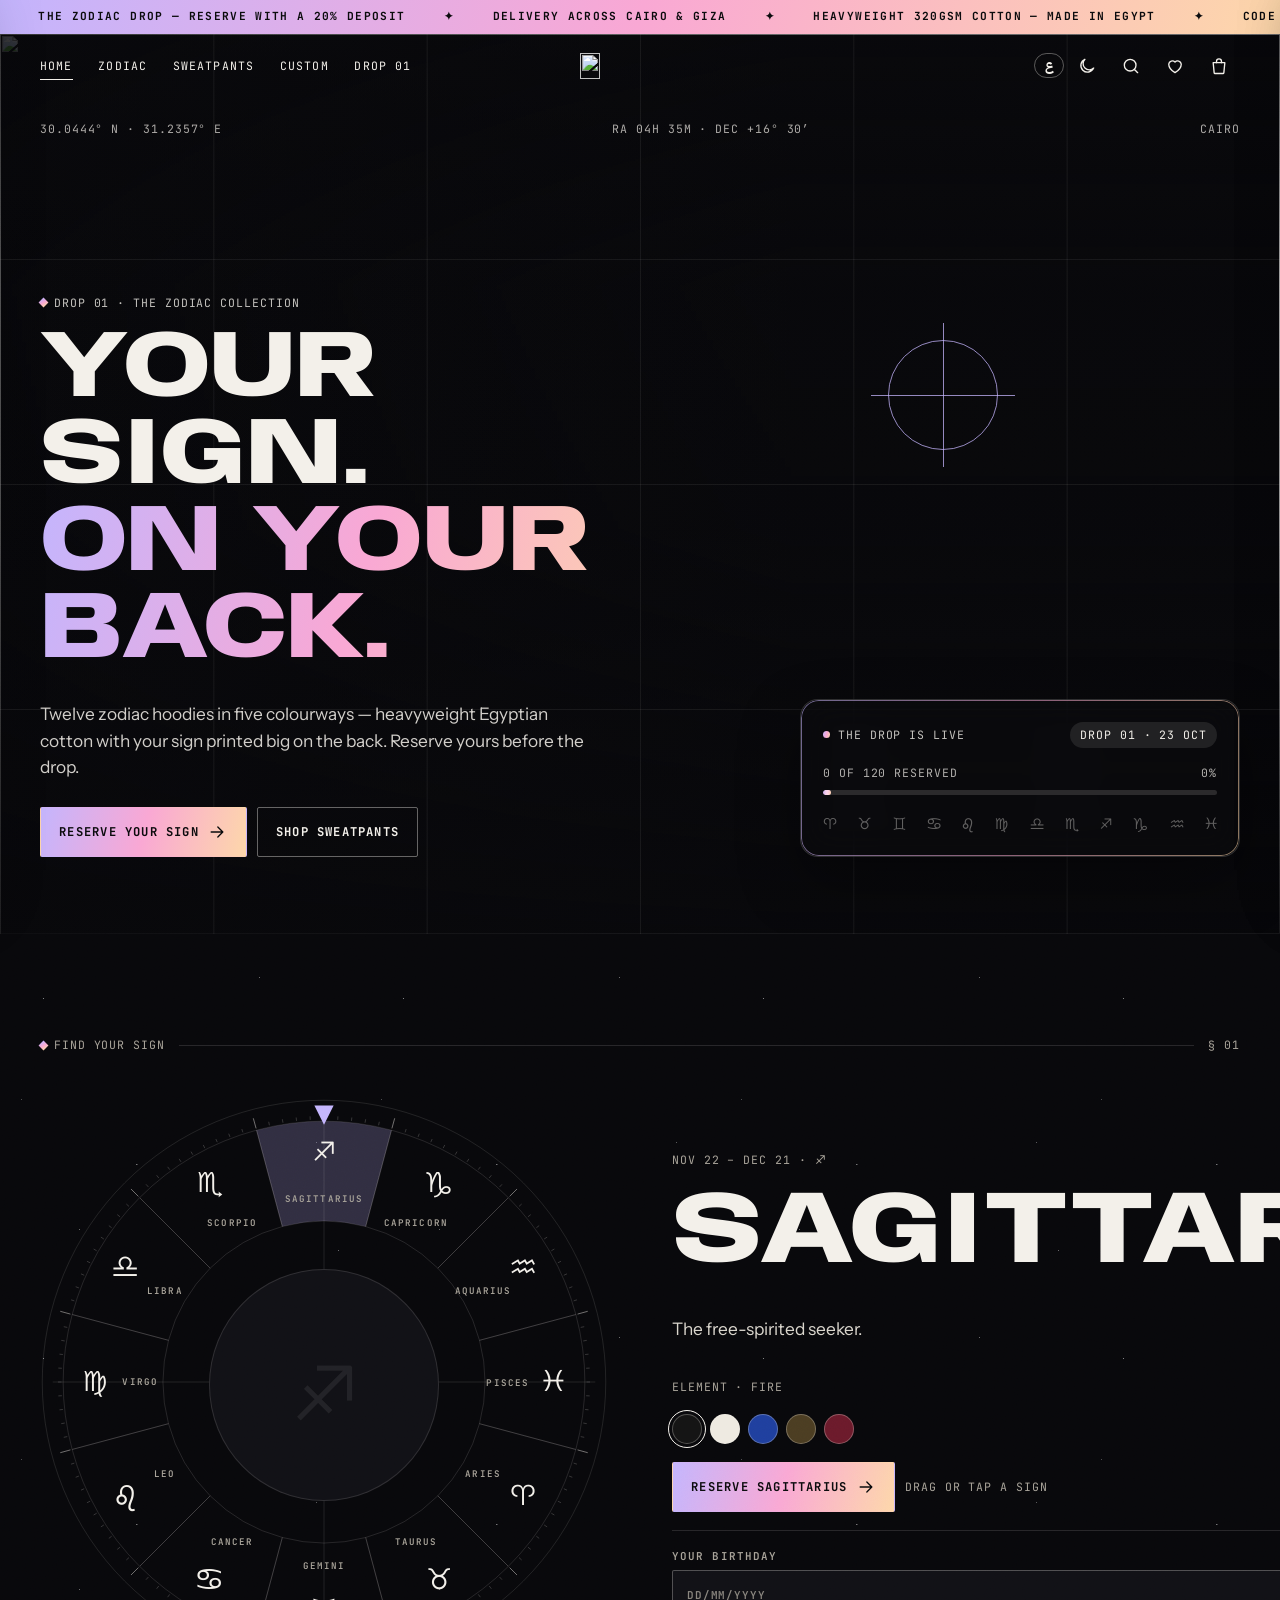
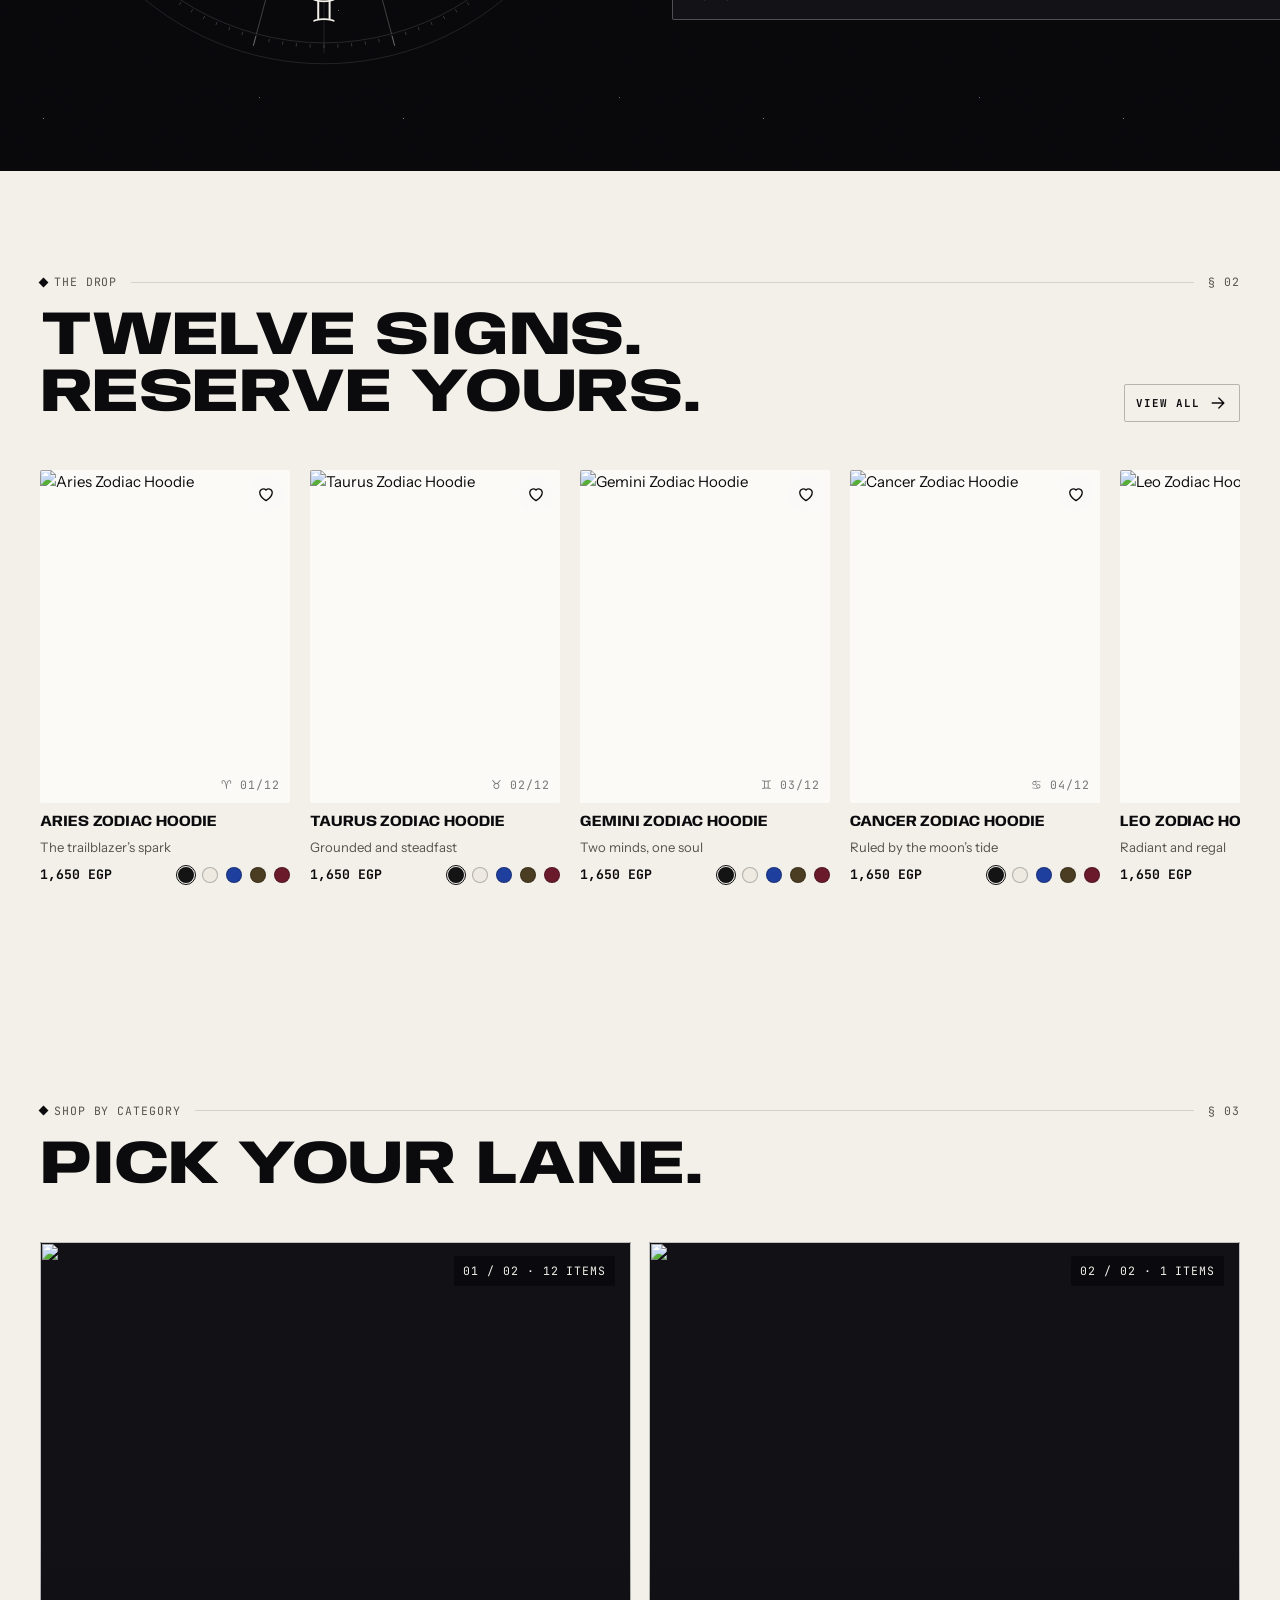
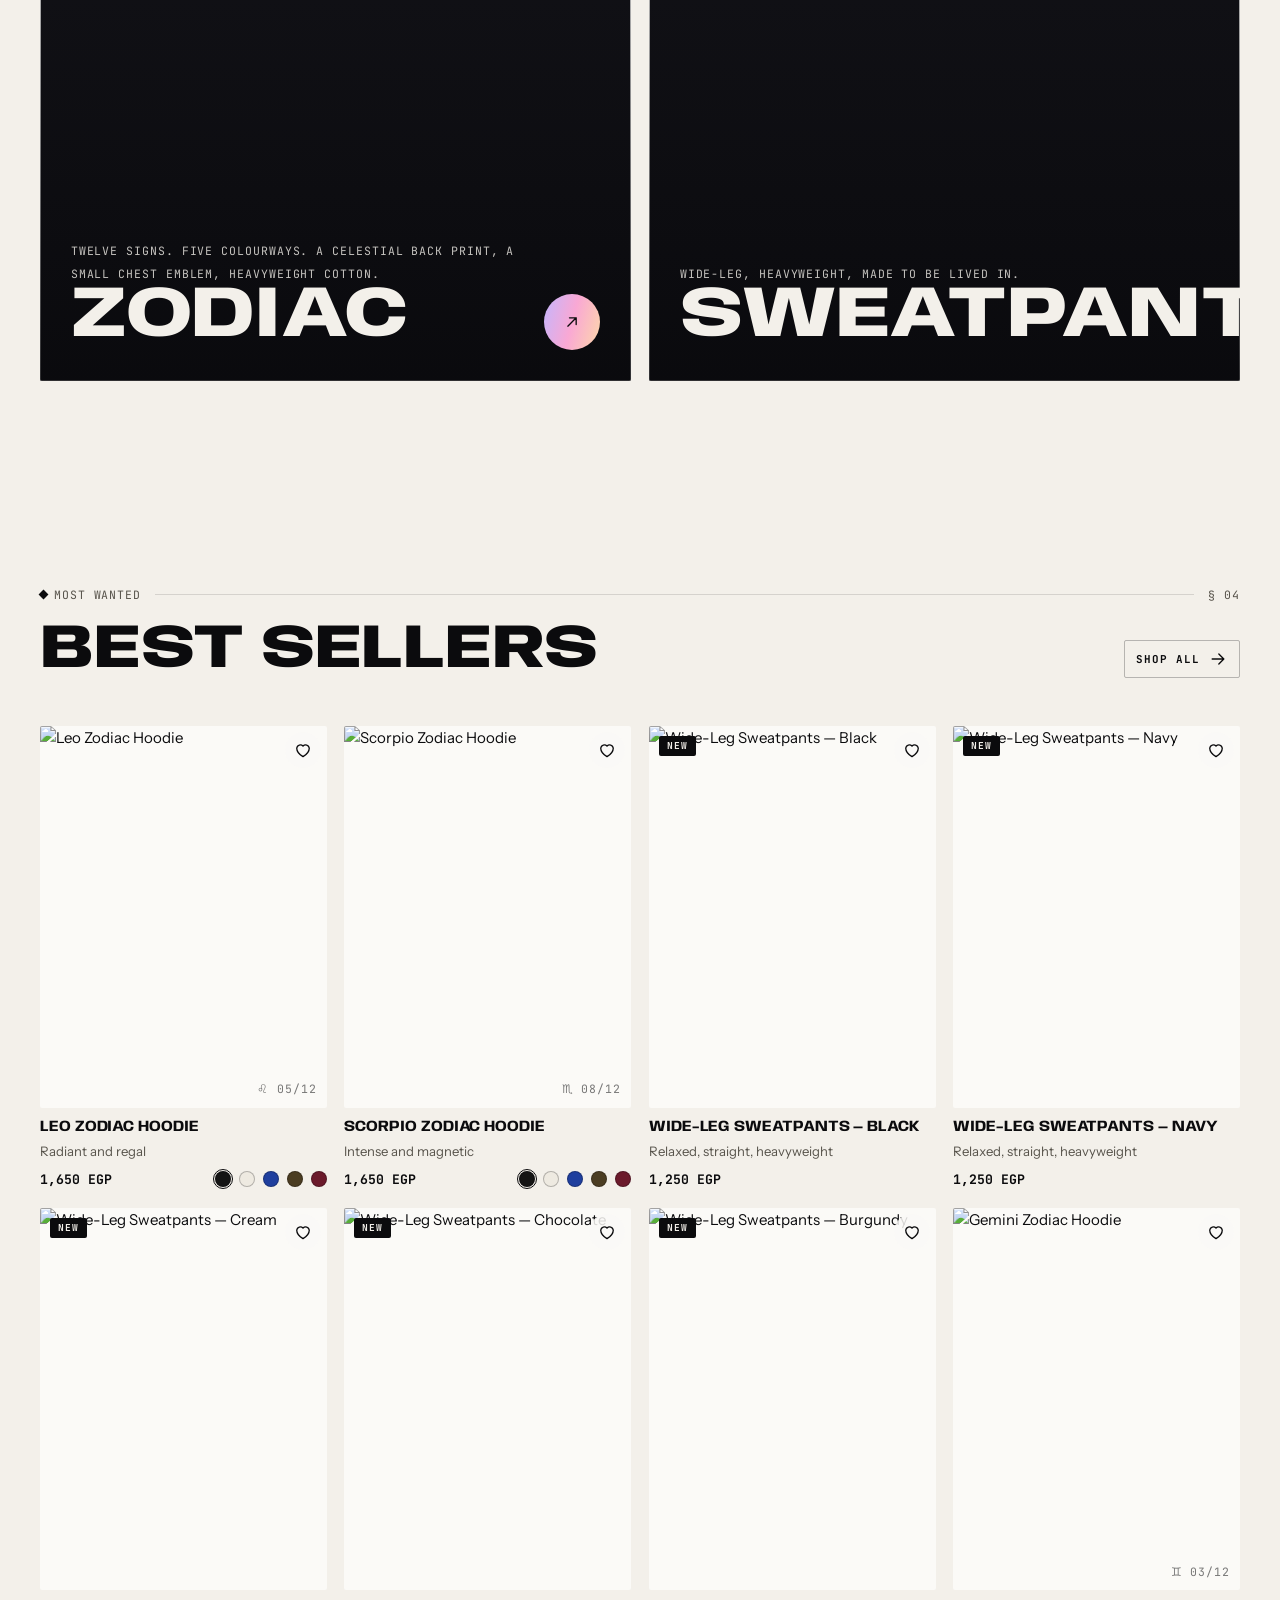
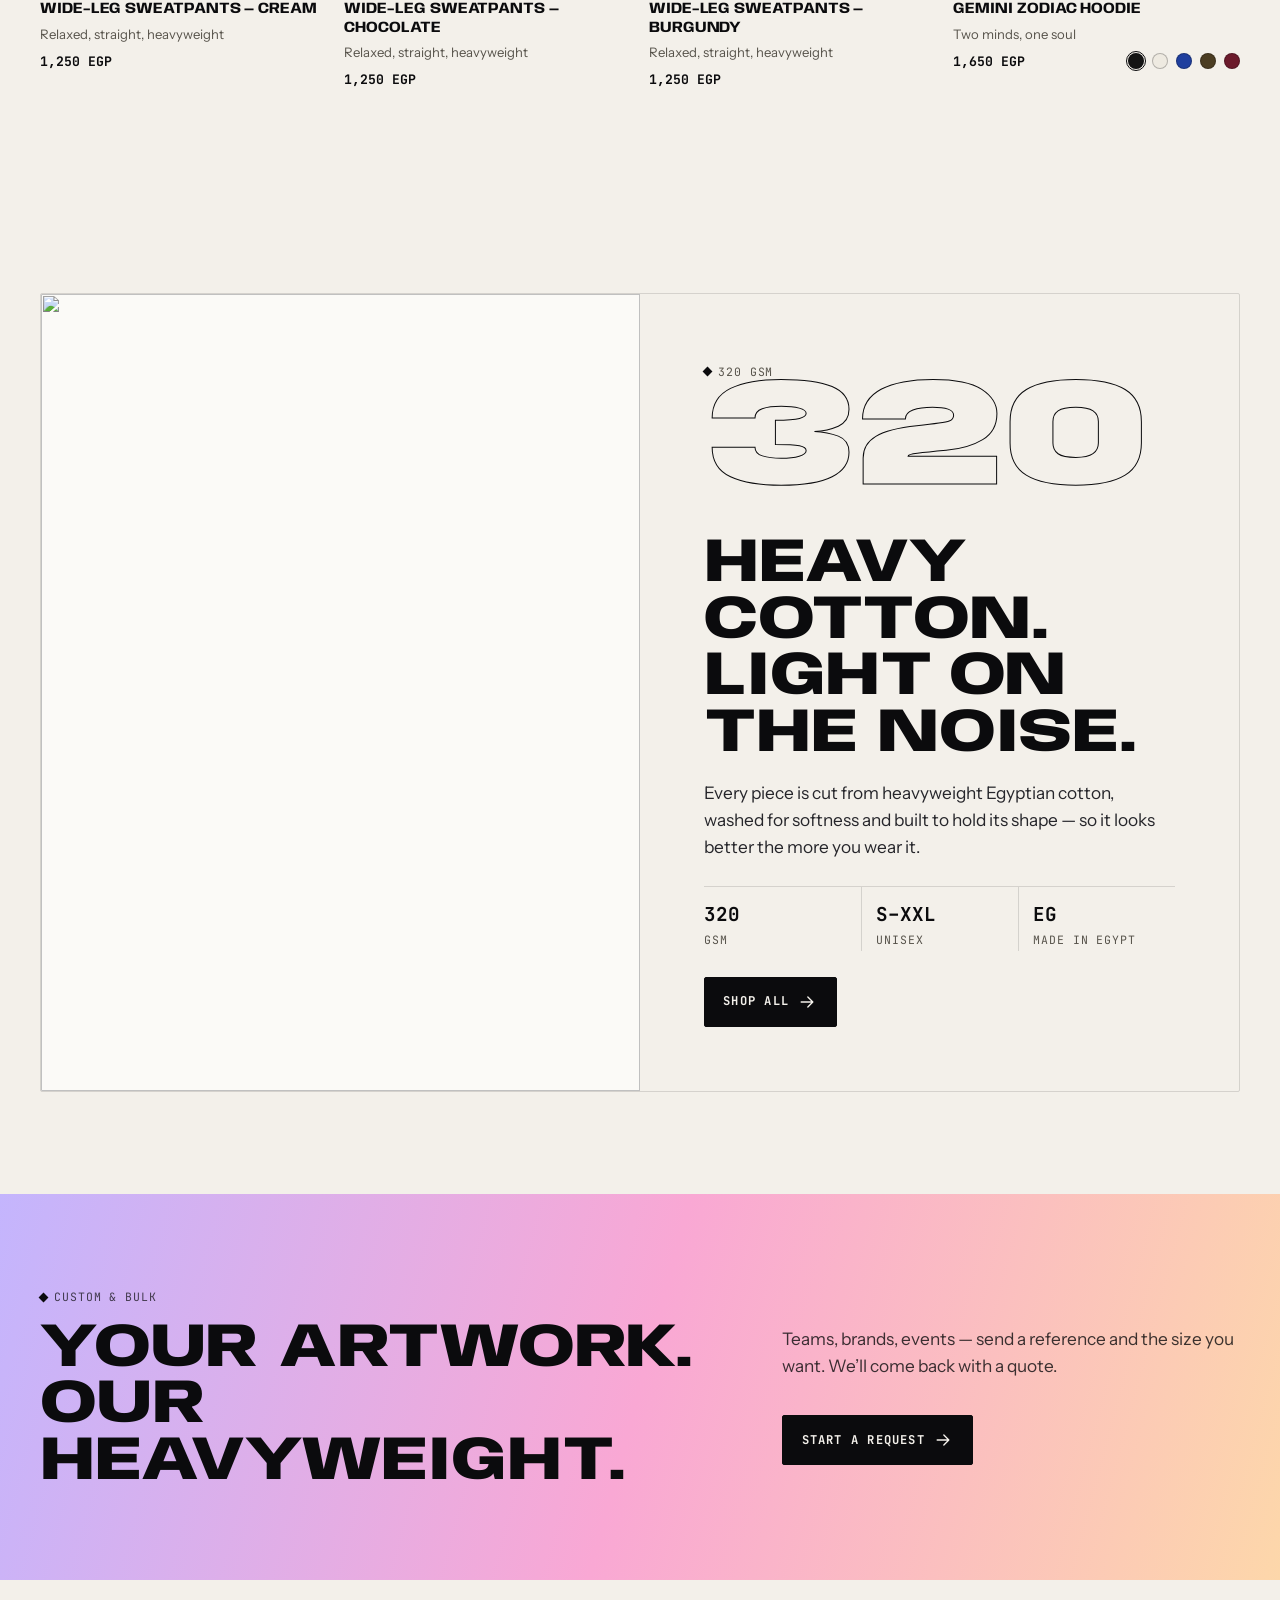
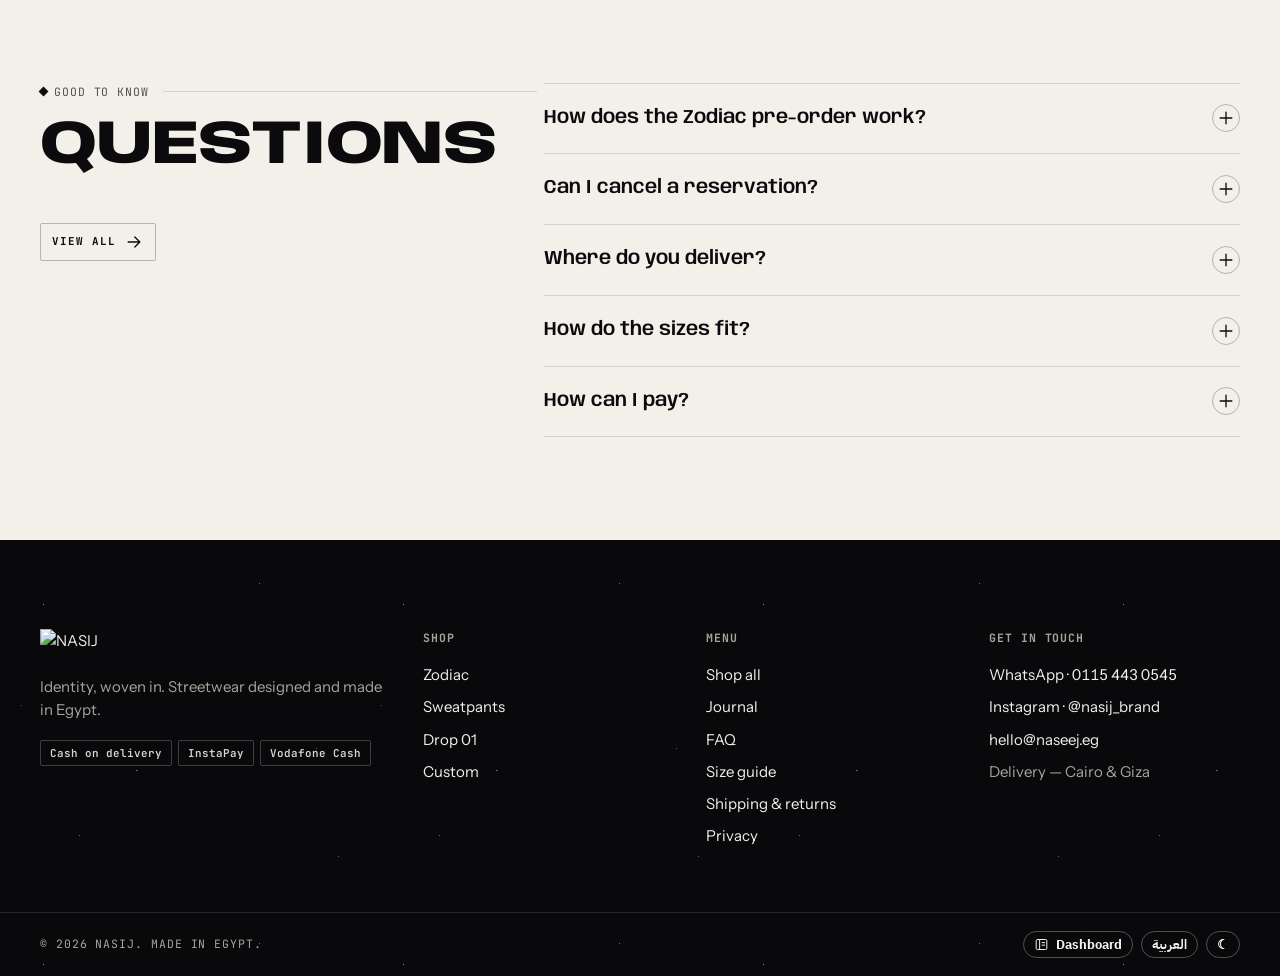
==== commit c0f310e0: "feat: v2.2 — reviews, size & fit on product page, sticky buy, DD/MM/YYYY Storefront - Product page: " ====
--- a/index.html
+++ b/index.html
@@ -20,7 +20,7 @@
 <link rel="stylesheet" href="https://fonts.googleapis.com/css2?family=Anybody:wdth,wght@50..150,400..900&family=Instrument+Sans:wdth,wght@75..100,400..700&family=JetBrains+Mono:wght@400;500;700&family=Alexandria:wght@400..900&family=IBM+Plex+Sans+Arabic:wght@400;500;600;700&display=swap">
 <link rel="stylesheet" href="https://fonts.googleapis.com/css2?family=Noto+Sans+Symbols:wght@400;700&text=%E2%99%88%E2%99%89%E2%99%8A%E2%99%8B%E2%99%8C%E2%99%8D%E2%99%8E%E2%99%8F%E2%99%90%E2%99%91%E2%99%92%E2%99%93&display=swap">
 <link rel="preload" as="image" href="images/zodiac/zodiac-banner.jpg" fetchpriority="high">
-<link rel="stylesheet" href="assets/css/store.css?v=2">
+<link rel="stylesheet" href="assets/css/store.css?v=3">
 <script type="application/ld+json">{"@context":"https://schema.org","@type":"ClothingStore","name":"NASIJ","alternateName":"نسيج","url":"https://mohamed-sr-designer.github.io/nasij/","image":"https://mohamed-sr-designer.github.io/nasij/images/zodiac/zodiac-banner.jpg","areaServed":["Cairo","Giza"],"currenciesAccepted":"EGP","sameAs":["https://instagram.com/nasij_brand"]}</script>
 <script>
   /* set language / theme before first paint so there is no flash */
@@ -47,9 +47,9 @@
 </div>
 <div id="app"></div>
 <noscript><p style="padding:2rem;font-family:sans-serif">NASIJ needs JavaScript to run. · نسيج محتاج JavaScript يشتغل.</p></noscript>
-<script src="assets/js/defaults.js?v=2"></script>
-<script src="assets/js/core.js?v=2"></script>
-<script src="assets/js/track.js?v=2"></script>
-<script src="assets/js/store.js?v=2"></script>
+<script src="assets/js/defaults.js?v=3"></script>
+<script src="assets/js/core.js?v=3"></script>
+<script src="assets/js/track.js?v=3"></script>
+<script src="assets/js/store.js?v=3"></script>
 </body>
 </html>
--- a/assets/css/store.css
+++ b/assets/css/store.css
@@ -455,7 +455,7 @@
 .acc .ans ul { padding-inline-start: 18px; margin: 6px 0; }
 .signline { display: flex; gap: 12px; align-items: center; padding: 14px; border: 1px solid var(--line); border-radius: var(--r); }
 .signline .g { font-family: var(--f-glyph); font-size: 2.2rem; width: 54px; height: 54px; display: grid; place-items: center; border-radius: 50%; background: var(--night); color: var(--signal); flex: none; }
-.sticky-buy { display: none; }
+.sticky-buy { position: fixed; z-index: 56; inset-inline: 0; bottom: 16px; display: flex; justify-content: center; padding-inline: var(--gutter); pointer-events: none; transform: translateY(calc(100% + 30px)); opacity: 0; transition: transform .45s var(--ease), opacity .3s; }
 
 /* ─────────────── bag drawer / checkout ─────────────── */
 .line { display: grid; grid-template-columns: 84px 1fr auto; gap: 14px; padding: 16px var(--gutter); border-bottom: 1px solid var(--line); }
@@ -617,9 +617,6 @@
   .pdp { grid-template-columns: 1fr; padding-top: 0; }
 
   .buy { position: static; }
-  .sticky-buy { display: flex; gap: 10px; align-items: center; position: fixed; z-index: 54; inset-inline: 0; bottom: calc(62px + env(safe-area-inset-bottom)); padding: 10px var(--gutter); background: color-mix(in srgb, var(--bg) 94%, transparent); backdrop-filter: blur(12px); border-top: 1px solid var(--line); transform: translateY(120%); transition: transform .35s var(--ease); }
-  .sticky-buy.on { transform: none; }
-  .sticky-buy .btn { flex: 1; min-height: 46px; }
   .co, .ok-wrap { grid-template-columns: 1fr; }
   .co__side { position: static; order: -1; }
   .pol { grid-template-columns: 1fr; gap: 20px; }
@@ -753,7 +750,7 @@
 @media (max-width: 900px) {
   .gal { grid-template-columns: minmax(0, 1fr); margin-inline: calc(var(--gutter) * -1); }
   .gal__main { border-radius: 0; }
-  .gal__thumbs { position: absolute; z-index: 3; top: auto; bottom: 14px; inset-inline-start: calc(var(--gutter) + 0px); grid-auto-flow: column; grid-auto-columns: 64px; gap: 8px; }
+  .gal__thumbs { position: absolute; z-index: 3; top: auto; bottom: 14px; inset-inline-end: var(--gutter); grid-auto-flow: column; grid-auto-columns: 64px; gap: 8px; }
   .gal { position: relative; }
   .gal__t { border: 2px solid rgba(243, 240, 234, .85); box-shadow: 0 8px 24px rgba(0, 0, 0, .25); }
   .gal__swap { display: none; }
@@ -766,3 +763,124 @@
 .gal__main { cursor: default; }
 .sg__art .garm--in { fill: color-mix(in srgb, var(--fg) 16%, var(--tile)); }
 [dir="rtl"] .tcd__c + .tcd__c::before { transform: translateX(50%); }
+
+/* ═════════════════════════ v2.2 — product page, reviews, sticky buy, date field ═════════════════════════ */
+.tone-dark { color-scheme: dark; }
+.tone-light { color-scheme: light; }
+[data-mode="dark"] .tone-light { color-scheme: dark; }
+
+/* share + rating */
+.buy__top { display: flex; justify-content: space-between; align-items: center; gap: 10px; flex-wrap: wrap; }
+.share { display: flex; gap: 6px; }
+.share__b { display: inline-flex; align-items: center; gap: 7px; height: 36px; padding: 0 12px; border: 1px solid var(--line-2); border-radius: 99px; font: 600 .7rem var(--f-mono); letter-spacing: .06em; text-transform: uppercase; color: var(--fg); transition: all .2s; }
+[lang="ar"] .share__b { font: 600 .82rem var(--f-body); letter-spacing: 0; }
+.share__b .ic { width: 16px; height: 16px; }
+.share__b:hover { background: var(--fg); color: var(--bg); border-color: var(--fg); }
+a.share__b { padding: 0; width: 36px; justify-content: center; }
+.rstars { display: inline-flex; gap: 2px; vertical-align: middle; }
+.rstars i { width: 15px; height: 15px; background: color-mix(in srgb, var(--fg) 18%, transparent); clip-path: polygon(50% 0, 61.8% 35.3%, 100% 35.3%, 69.1% 57.1%, 80.9% 92.7%, 50% 70.6%, 19.1% 92.7%, 30.9% 57.1%, 0 35.3%, 38.2% 35.3%); }
+.rstars i.f { background: var(--fg); }
+.rstars i.h { background: linear-gradient(90deg, var(--fg) 50%, color-mix(in srgb, var(--fg) 18%, transparent) 50%); }
+[dir="rtl"] .rstars i.h { background: linear-gradient(270deg, var(--fg) 50%, color-mix(in srgb, var(--fg) 18%, transparent) 50%); }
+.rate-line { display: inline-flex; align-items: center; gap: 8px; font-size: .9rem; justify-self: start; }
+.rate-line:hover span { text-decoration: underline; text-underline-offset: 3px; }
+.rate-line.mono { font-size: .72rem; letter-spacing: .06em; text-transform: uppercase; color: var(--fg-m); }
+[lang="ar"] .rate-line.mono { font: 500 .88rem var(--f-body); letter-spacing: 0; text-transform: none; }
+
+/* product-page sections */
+.pdp-sec { padding-block: clamp(40px, 6vw, 80px); border-top: 1px solid var(--line); display: grid; gap: 22px; scroll-margin-top: calc(var(--hdr) + 12px); }
+.pdp-sec .sh { margin-bottom: 0; }
+.sg__tbl tr.on td { background: color-mix(in srgb, var(--g1) 30%, transparent); font-weight: 700; }
+.sg__tbl tr.on td:first-child { box-shadow: inset 3px 0 0 var(--fg); }
+[dir="rtl"] .sg__tbl tr.on td:first-child { box-shadow: inset -3px 0 0 var(--fg); }
+
+/* reviews */
+.rvs { display: grid; grid-template-columns: minmax(0, .7fr) minmax(0, 1.3fr); gap: clamp(22px, 4vw, 56px); align-items: start; }
+.rvs__sum { position: sticky; top: calc(var(--hdr) + 20px); display: grid; gap: 18px; padding: 22px; border: 1px solid var(--line); border-radius: var(--r-lg); background: var(--tile); }
+.rvs__avg { display: flex; align-items: center; gap: 16px; }
+.rvs__avg > b { font: 800 3.2rem/1 var(--f-disp); }
+.rvs__avg > div { display: grid; gap: 6px; }
+.rvs__avg .rstars i { width: 19px; height: 19px; }
+.rvs__dist { display: grid; gap: 7px; }
+.rvs__dist > div { display: grid; grid-template-columns: 30px 1fr 26px; gap: 10px; align-items: center; font-size: .78rem; }
+.rvs__dist i { height: 6px; border-radius: 3px; background: color-mix(in srgb, var(--fg) 10%, transparent); position: relative; overflow: hidden; }
+.rvs__dist i::before { content: ""; position: absolute; inset-block: 0; inset-inline-start: 0; width: var(--p); background: var(--fg); border-radius: 3px; }
+.rvs__empty { display: grid; gap: 14px; justify-items: start; }
+.rvs__empty .rstars i { width: 22px; height: 22px; }
+.rvs__list { display: grid; gap: 12px; }
+.rvs__list:empty { display: none; }
+.rv-more { display: none; }
+.rv-i { padding: 18px 20px; border: 1px solid var(--line); border-radius: var(--r-lg); display: grid; gap: 10px; background: var(--bg); }
+.rv-i__h { display: grid; grid-template-columns: 40px minmax(0, 1fr) auto; gap: 12px; align-items: center; }
+.rv-i__av { width: 40px; height: 40px; border-radius: 50%; display: grid; place-items: center; background: var(--grad); color: var(--signal-ink); font: 800 1rem var(--f-disp); }
+.rv-i__m { font-size: .8rem; margin-top: 2px; }
+.rv-i__ok { display: inline-flex; align-items: center; gap: 4px; font: 600 .66rem var(--f-mono); letter-spacing: .06em; text-transform: uppercase; color: var(--ok); vertical-align: 1px; }
+[lang="ar"] .rv-i__ok { font: 600 .78rem var(--f-body); letter-spacing: 0; }
+.rv-i__ok .ic { width: 13px; height: 13px; }
+.rv-i p { margin: 0; color: var(--fg-2); line-height: 1.65; white-space: pre-line; }
+.rvf { display: grid; gap: 16px; padding: clamp(18px, 3vw, 28px); border: 1px solid var(--line); border-radius: var(--r-lg); background: var(--tile); max-width: 760px; }
+.rvf__stars { display: flex; align-items: center; gap: 4px; flex-wrap: wrap; }
+.rvf__stars .mono { margin-inline-end: 10px; }
+.rvf__stars button { width: 40px; height: 40px; display: grid; place-items: center; color: var(--fg-m); border-radius: 50%; transition: transform .15s; }
+.rvf__stars button .ic { width: 28px; height: 28px; stroke-width: 1.4; }
+.rvf__stars button.on { color: var(--fg); }
+.rvf__stars button.on .ic { fill: currentColor; }
+.rvf__stars button:hover { transform: scale(1.12); }
+.rvf-done { max-width: 760px; }
+
+/* sticky buy bar (all screens) */
+.sticky-buy.tone-light { background: transparent; }
+.sticky-buy.on { transform: none; opacity: 1; }
+.sticky-buy__in { pointer-events: auto; width: min(100%, 1040px); display: flex; align-items: center; gap: 14px; padding: 10px 10px 10px 12px; border-radius: 16px; border: 1px solid var(--line); background: color-mix(in srgb, var(--bg) 88%, transparent); -webkit-backdrop-filter: blur(16px) saturate(140%); backdrop-filter: blur(16px) saturate(140%); box-shadow: 0 18px 50px rgba(8, 8, 11, .18); }
+.sticky-buy__img { width: 44px; height: 58px; object-fit: cover; border-radius: 8px; background: var(--tile); flex: none; }
+.sticky-buy__t { min-width: 0; flex: 1; display: grid; gap: 2px; }
+.sticky-buy__t b { white-space: nowrap; overflow: hidden; text-overflow: ellipsis; }
+.sticky-buy__t span { font-size: .72rem; white-space: nowrap; overflow: hidden; text-overflow: ellipsis; }
+.sticky-buy__sz { display: flex; gap: 6px; flex: none; }
+.sz--sm { min-width: 42px; min-height: 40px; padding: 0 8px; font-size: .72rem; }
+.sticky-buy .btn { flex: none; min-height: 46px; }
+body.sb-on .toasts { bottom: 104px; }
+body.sb-on .gift-fab { transform: scale(0); }
+
+/* birthday field: DD/MM/YYYY + light calendar button */
+.datef { position: relative; display: block; }
+.datef .inp { padding-inline-end: 50px; letter-spacing: .08em; font-family: var(--f-mono); }
+.datef__btn { position: absolute; inset-inline-end: 5px; top: 50%; transform: translateY(-50%); width: 40px; height: 40px; display: grid; place-items: center; border-radius: 50%; color: var(--fg); transition: background .2s; }
+.datef__btn:hover { background: color-mix(in srgb, var(--fg) 12%, transparent); }
+.datef__native { position: absolute; inset-inline-end: 5px; bottom: 0; width: 40px; height: 40px; opacity: 0; pointer-events: none; border: 0; padding: 0; }
+.bday__err { flex-basis: 100%; color: #FFB4A8; font-size: .78rem; }
+.tone-light .bday__err { color: var(--danger); }
+
+/* footer dashboard button */
+.ftr__dash { display: inline-flex; align-items: center; gap: 7px; color: #F3F0EA; border-color: rgba(243, 240, 234, .3); text-decoration: none; }
+.ftr__dash .ic { width: 15px; height: 15px; }
+.ftr__dash:hover { background: #F3F0EA; color: var(--night); }
+
+/* checkout: button stays in the sticky summary; fixed bar on phones */
+.co__go { padding: 0 18px 18px; }
+.co-bar { display: none; }
+
+@media (max-width: 900px) {
+  .rvs { grid-template-columns: 1fr; }
+  .rvs__sum { position: static; }
+  .sticky-buy { bottom: calc(62px + env(safe-area-inset-bottom)); padding-inline: 8px; }
+  .sticky-buy__in { flex-wrap: wrap; gap: 8px 10px; padding: 8px; border-radius: 14px; }
+  .sticky-buy__img { width: 36px; height: 48px; }
+  .sticky-buy__sz { order: 3; width: 100%; overflow-x: auto; }
+  .sticky-buy__sz .sz { flex: 1; min-width: 44px; }
+  .sticky-buy .btn { min-height: 44px; padding: 0 1em; }
+  body.sb-on .toasts { bottom: calc(190px + env(safe-area-inset-bottom)); }
+  .co__go { display: none; }
+  .co-bar { display: flex; align-items: center; gap: 12px; position: fixed; z-index: 54; inset-inline: 0; bottom: calc(62px + env(safe-area-inset-bottom)); padding: 10px var(--gutter); border-top: 1px solid var(--line); background: color-mix(in srgb, var(--bg) 94%, transparent); -webkit-backdrop-filter: blur(12px); backdrop-filter: blur(12px); transition: transform .35s var(--ease), opacity .3s; }
+  .co-bar > div { flex: 1; }
+  .co-bar .btn { min-height: 46px; }
+  .co-bar.off { transform: translateY(120%); opacity: 0; pointer-events: none; }
+}
+@media (max-width: 640px) {
+  .share__b span { display: none; }
+  .share__b { width: 36px; padding: 0; justify-content: center; }
+  .rv-i__h { grid-template-columns: 36px minmax(0, 1fr); }
+  .rv-i__h .rstars { grid-column: 2; }
+}
+
+[hidden] { display: none !important; }
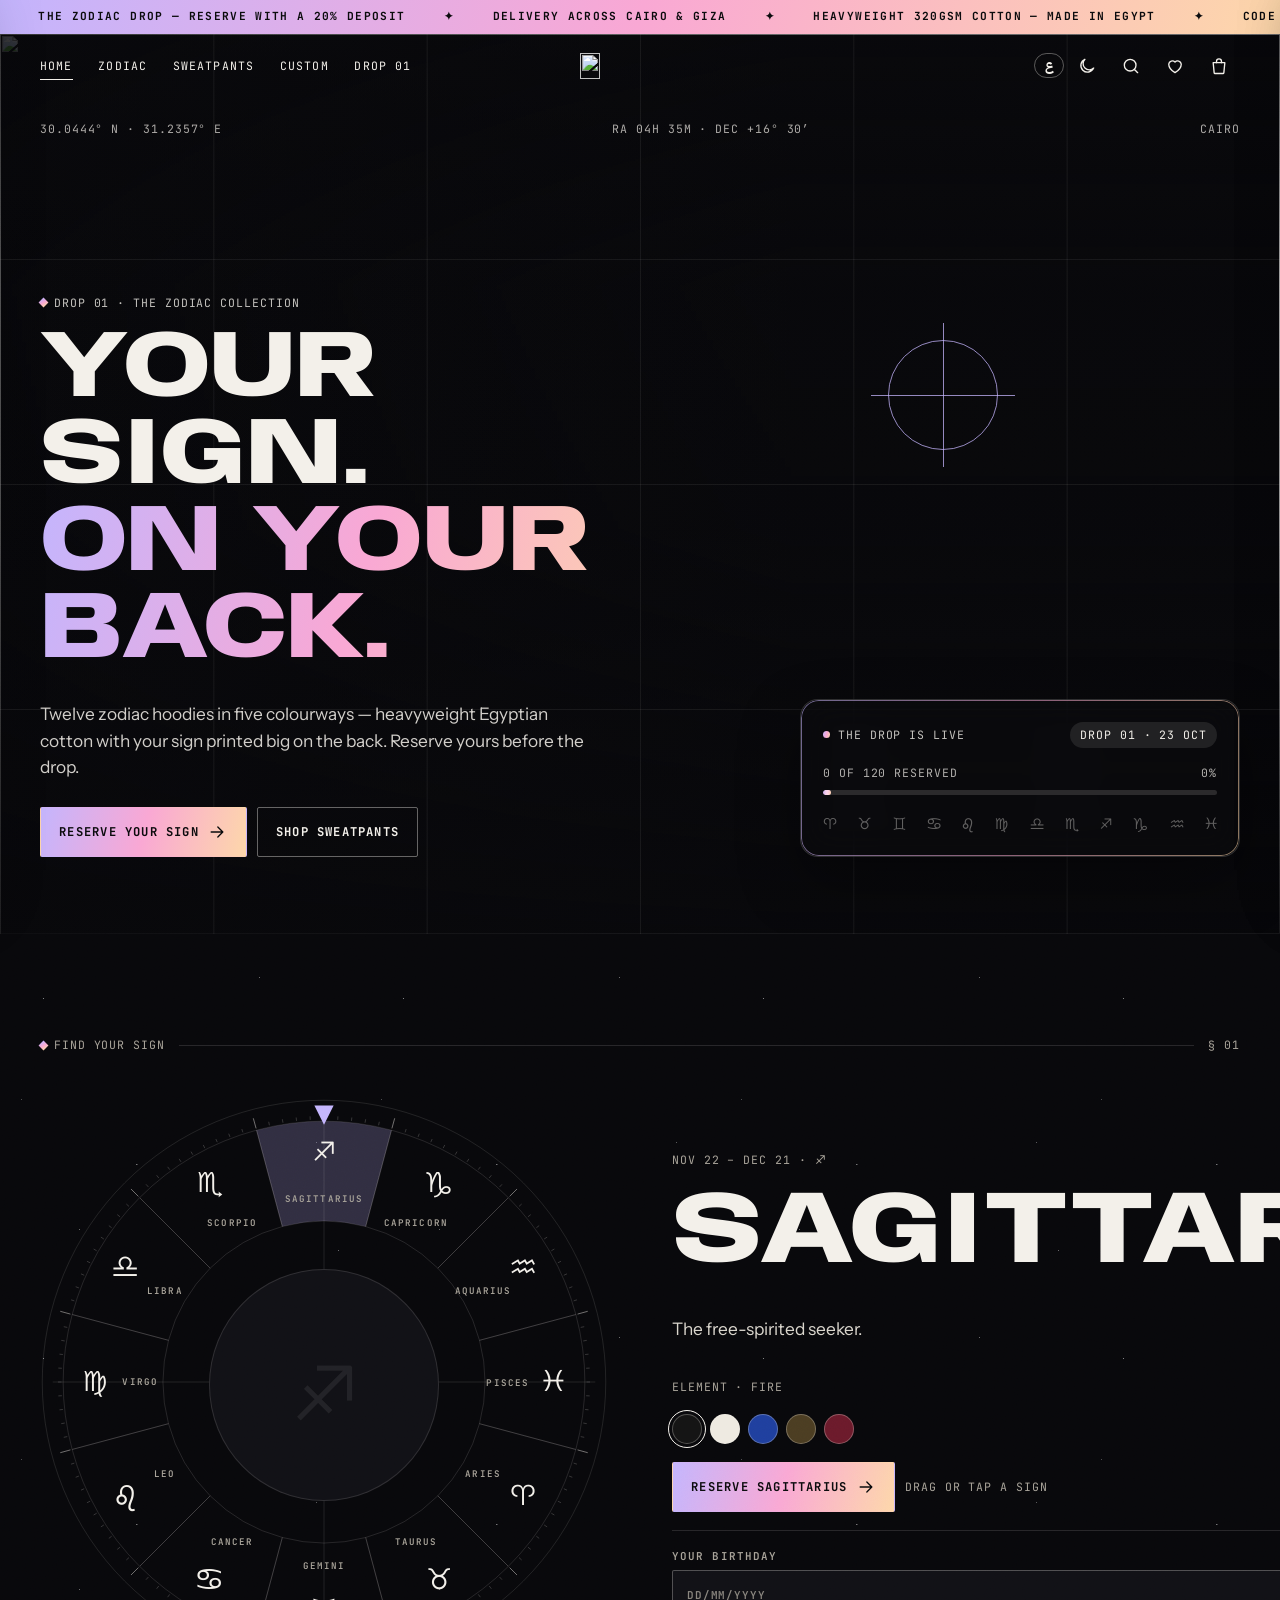
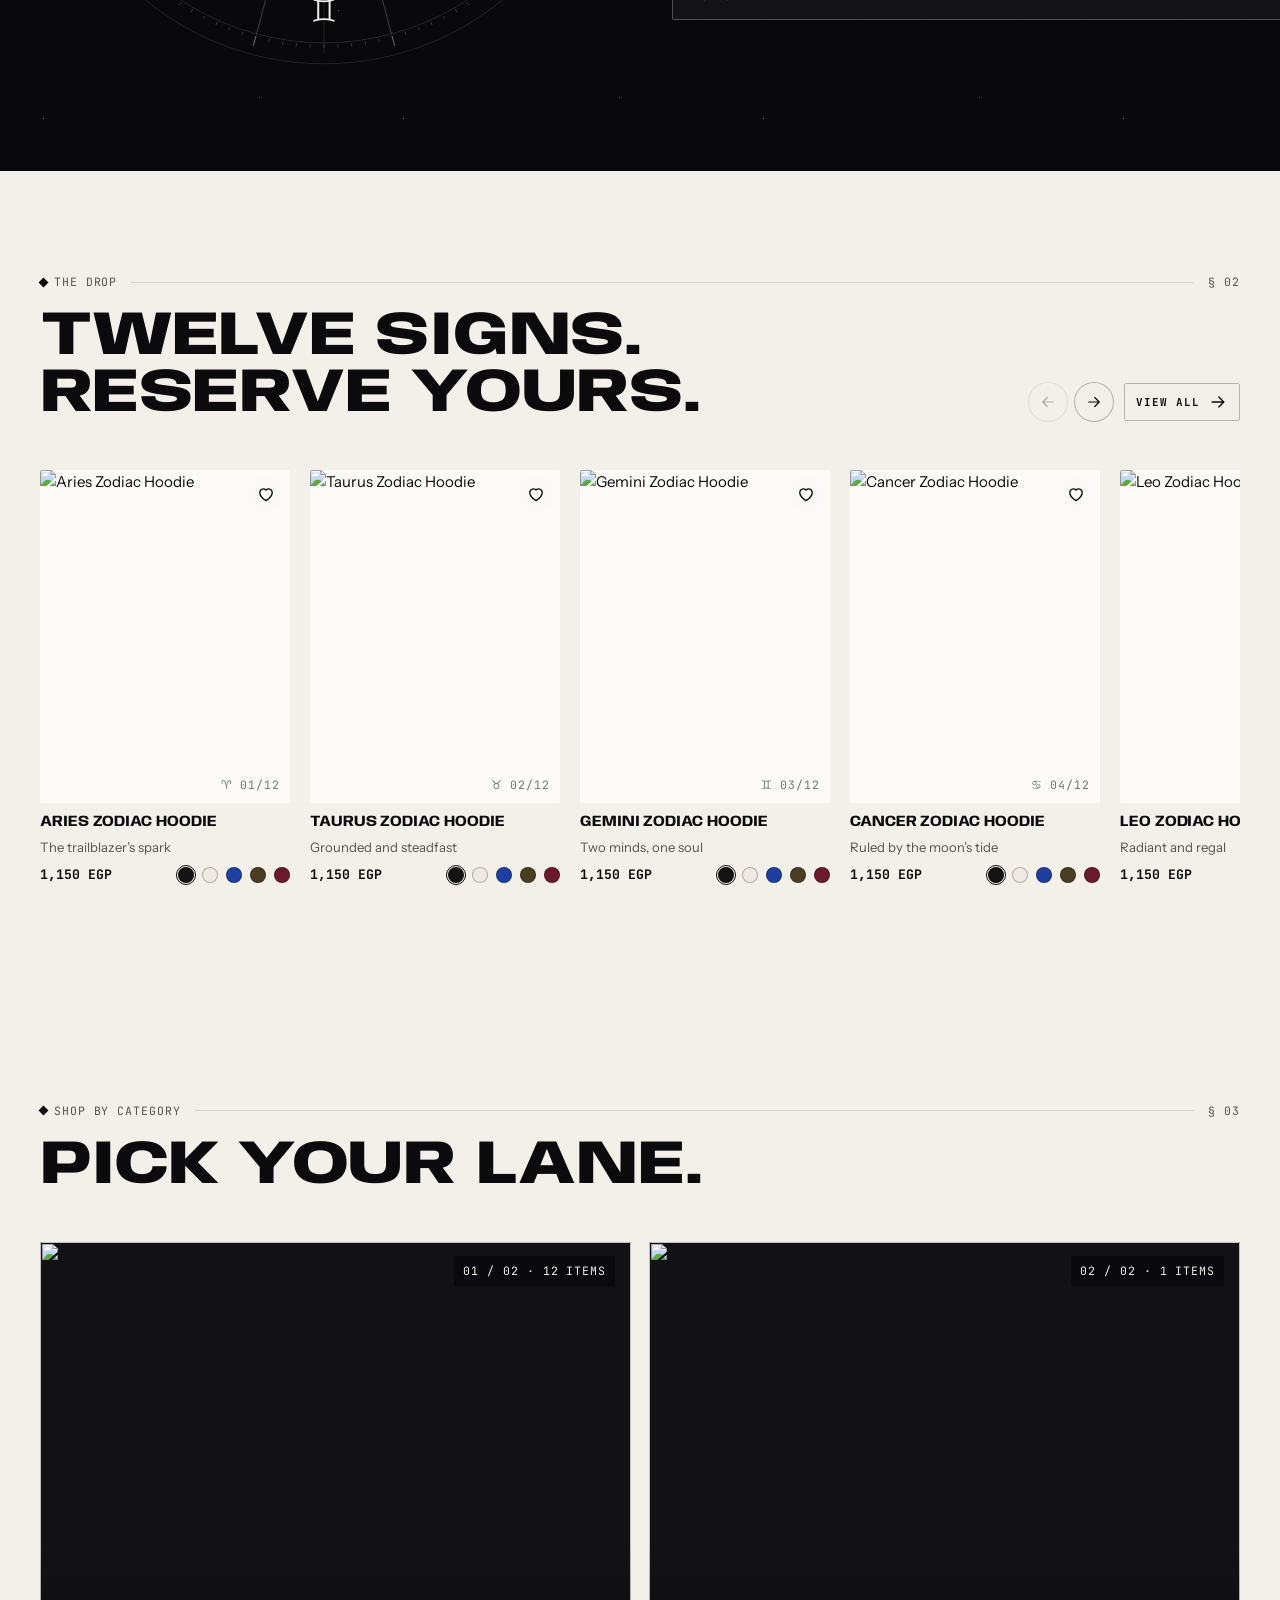
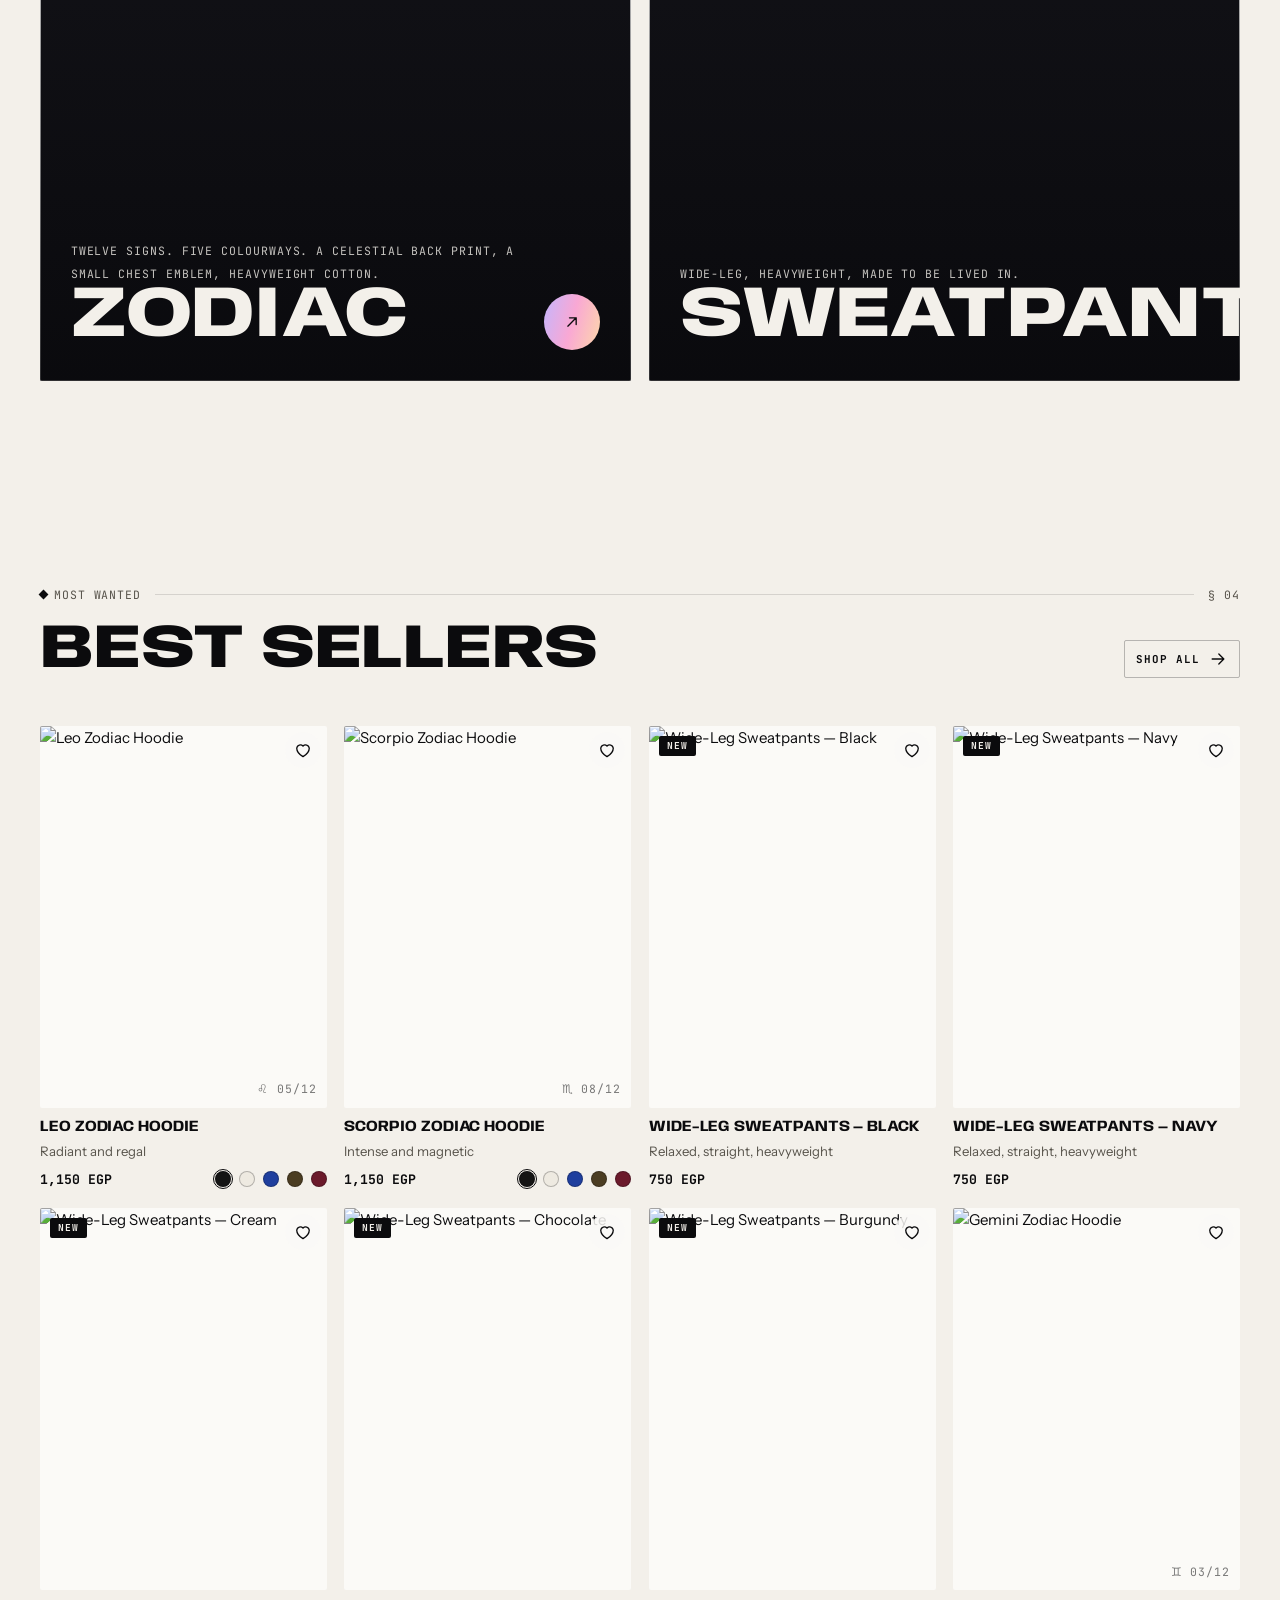
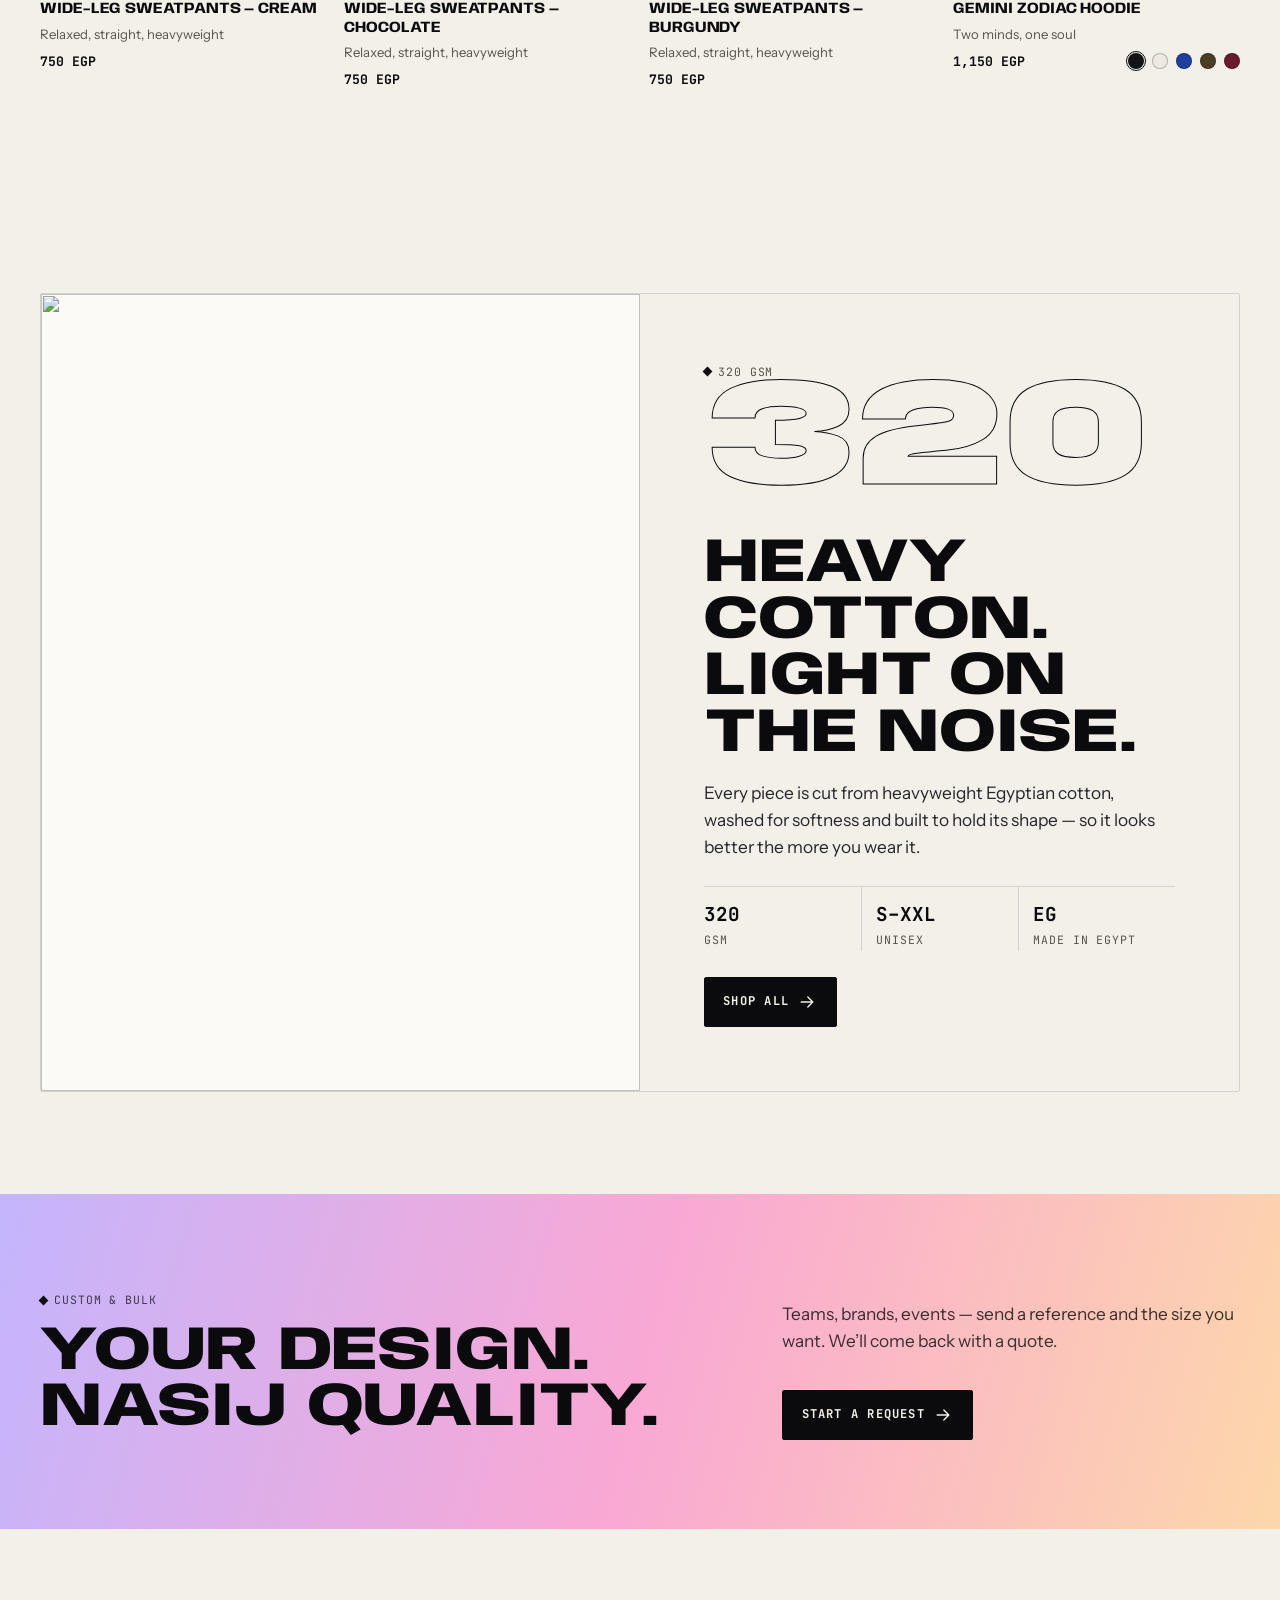
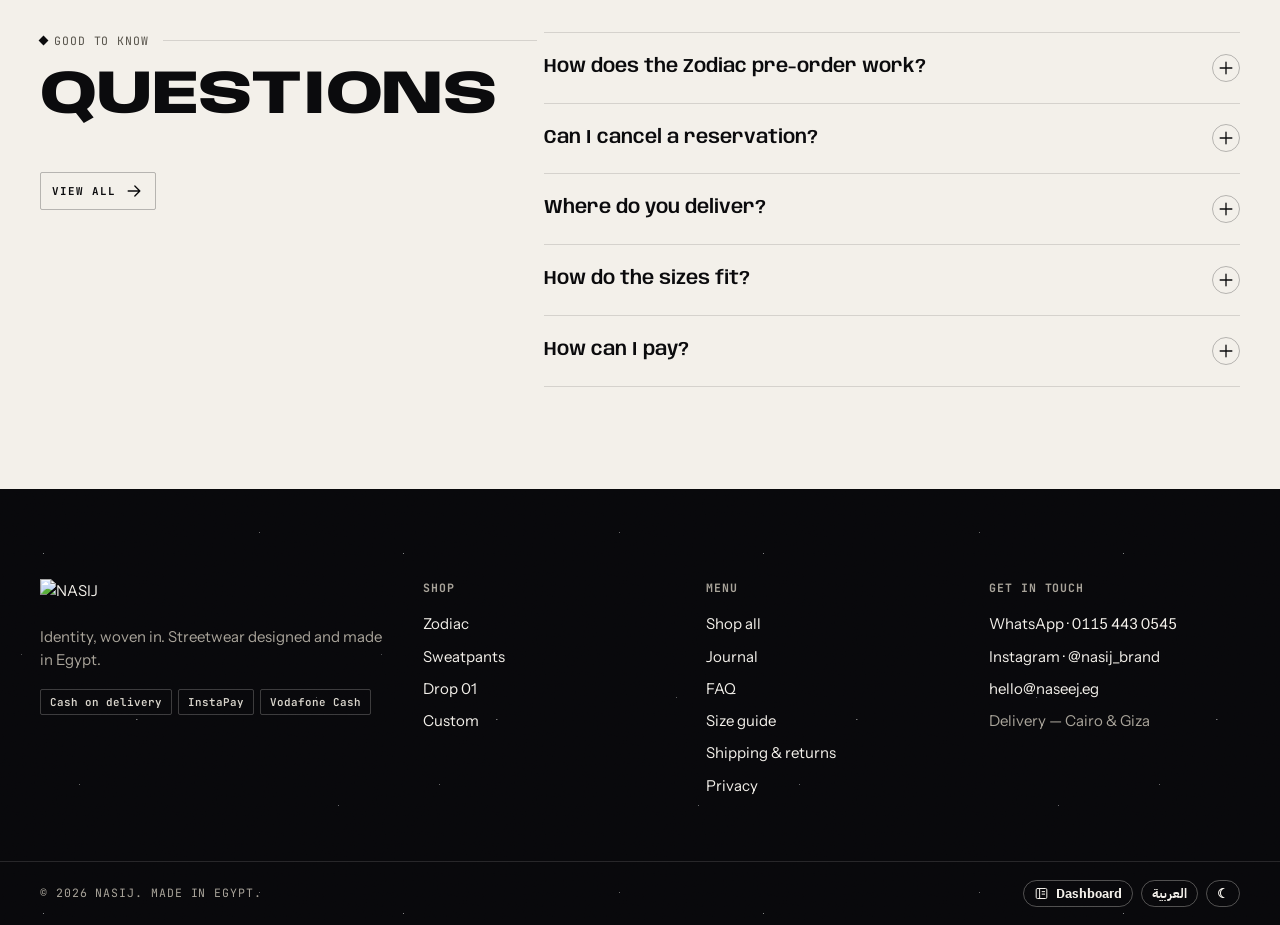
==== commit 0c9f8357: "feat: v2.3 — rail arrows + mouse drag, new prices, band copy - Product rails (drop section + product" ====
--- a/index.html
+++ b/index.html
@@ -20,7 +20,7 @@
 <link rel="stylesheet" href="https://fonts.googleapis.com/css2?family=Anybody:wdth,wght@50..150,400..900&family=Instrument+Sans:wdth,wght@75..100,400..700&family=JetBrains+Mono:wght@400;500;700&family=Alexandria:wght@400..900&family=IBM+Plex+Sans+Arabic:wght@400;500;600;700&display=swap">
 <link rel="stylesheet" href="https://fonts.googleapis.com/css2?family=Noto+Sans+Symbols:wght@400;700&text=%E2%99%88%E2%99%89%E2%99%8A%E2%99%8B%E2%99%8C%E2%99%8D%E2%99%8E%E2%99%8F%E2%99%90%E2%99%91%E2%99%92%E2%99%93&display=swap">
 <link rel="preload" as="image" href="images/zodiac/zodiac-banner.jpg" fetchpriority="high">
-<link rel="stylesheet" href="assets/css/store.css?v=3">
+<link rel="stylesheet" href="assets/css/store.css?v=4">
 <script type="application/ld+json">{"@context":"https://schema.org","@type":"ClothingStore","name":"NASIJ","alternateName":"نسيج","url":"https://mohamed-sr-designer.github.io/nasij/","image":"https://mohamed-sr-designer.github.io/nasij/images/zodiac/zodiac-banner.jpg","areaServed":["Cairo","Giza"],"currenciesAccepted":"EGP","sameAs":["https://instagram.com/nasij_brand"]}</script>
 <script>
   /* set language / theme before first paint so there is no flash */
@@ -47,9 +47,9 @@
 </div>
 <div id="app"></div>
 <noscript><p style="padding:2rem;font-family:sans-serif">NASIJ needs JavaScript to run. · نسيج محتاج JavaScript يشتغل.</p></noscript>
-<script src="assets/js/defaults.js?v=3"></script>
-<script src="assets/js/core.js?v=3"></script>
-<script src="assets/js/track.js?v=3"></script>
-<script src="assets/js/store.js?v=3"></script>
+<script src="assets/js/defaults.js?v=4"></script>
+<script src="assets/js/core.js?v=4"></script>
+<script src="assets/js/track.js?v=4"></script>
+<script src="assets/js/store.js?v=4"></script>
 </body>
 </html>
--- a/assets/css/store.css
+++ b/assets/css/store.css
@@ -884,3 +884,21 @@
 }
 
 [hidden] { display: none !important; }
+
+/* ═════════════════════════ v2.3 — rail arrows + drag ═════════════════════════ */
+.sh__a { display: flex; align-items: center; gap: 10px; flex-wrap: wrap; }
+.rail-nav { display: flex; gap: 6px; }
+.rail-btn { width: 40px; height: 40px; display: grid; place-items: center; border-radius: 50%; border: 1px solid var(--line-2); color: var(--fg); background: var(--bg); transition: background .2s, color .2s, border-color .2s, opacity .2s; }
+.rail-btn .ic { width: 18px; height: 18px; }
+.rail-btn[data-rail="-1"] .ic { transform: scaleX(-1); }
+[dir="rtl"] .rail-btn[data-rail="-1"] .ic { transform: none; }
+[dir="rtl"] .rail-btn[data-rail="1"] .ic { transform: scaleX(-1); }
+.rail-btn:hover:not(:disabled) { background: var(--fg); color: var(--bg); border-color: var(--fg); }
+.rail-btn:disabled { opacity: .3; cursor: default; }
+@media (hover: hover) and (pointer: fine) {
+  .rail { cursor: grab; }
+  .rail.is-drag { cursor: grabbing; scroll-snap-type: none; }
+  .rail.is-drag * { pointer-events: none; }
+  .rail img { -webkit-user-drag: none; user-select: none; }
+}
+@media (max-width: 640px) { .rail-nav { display: none; } }
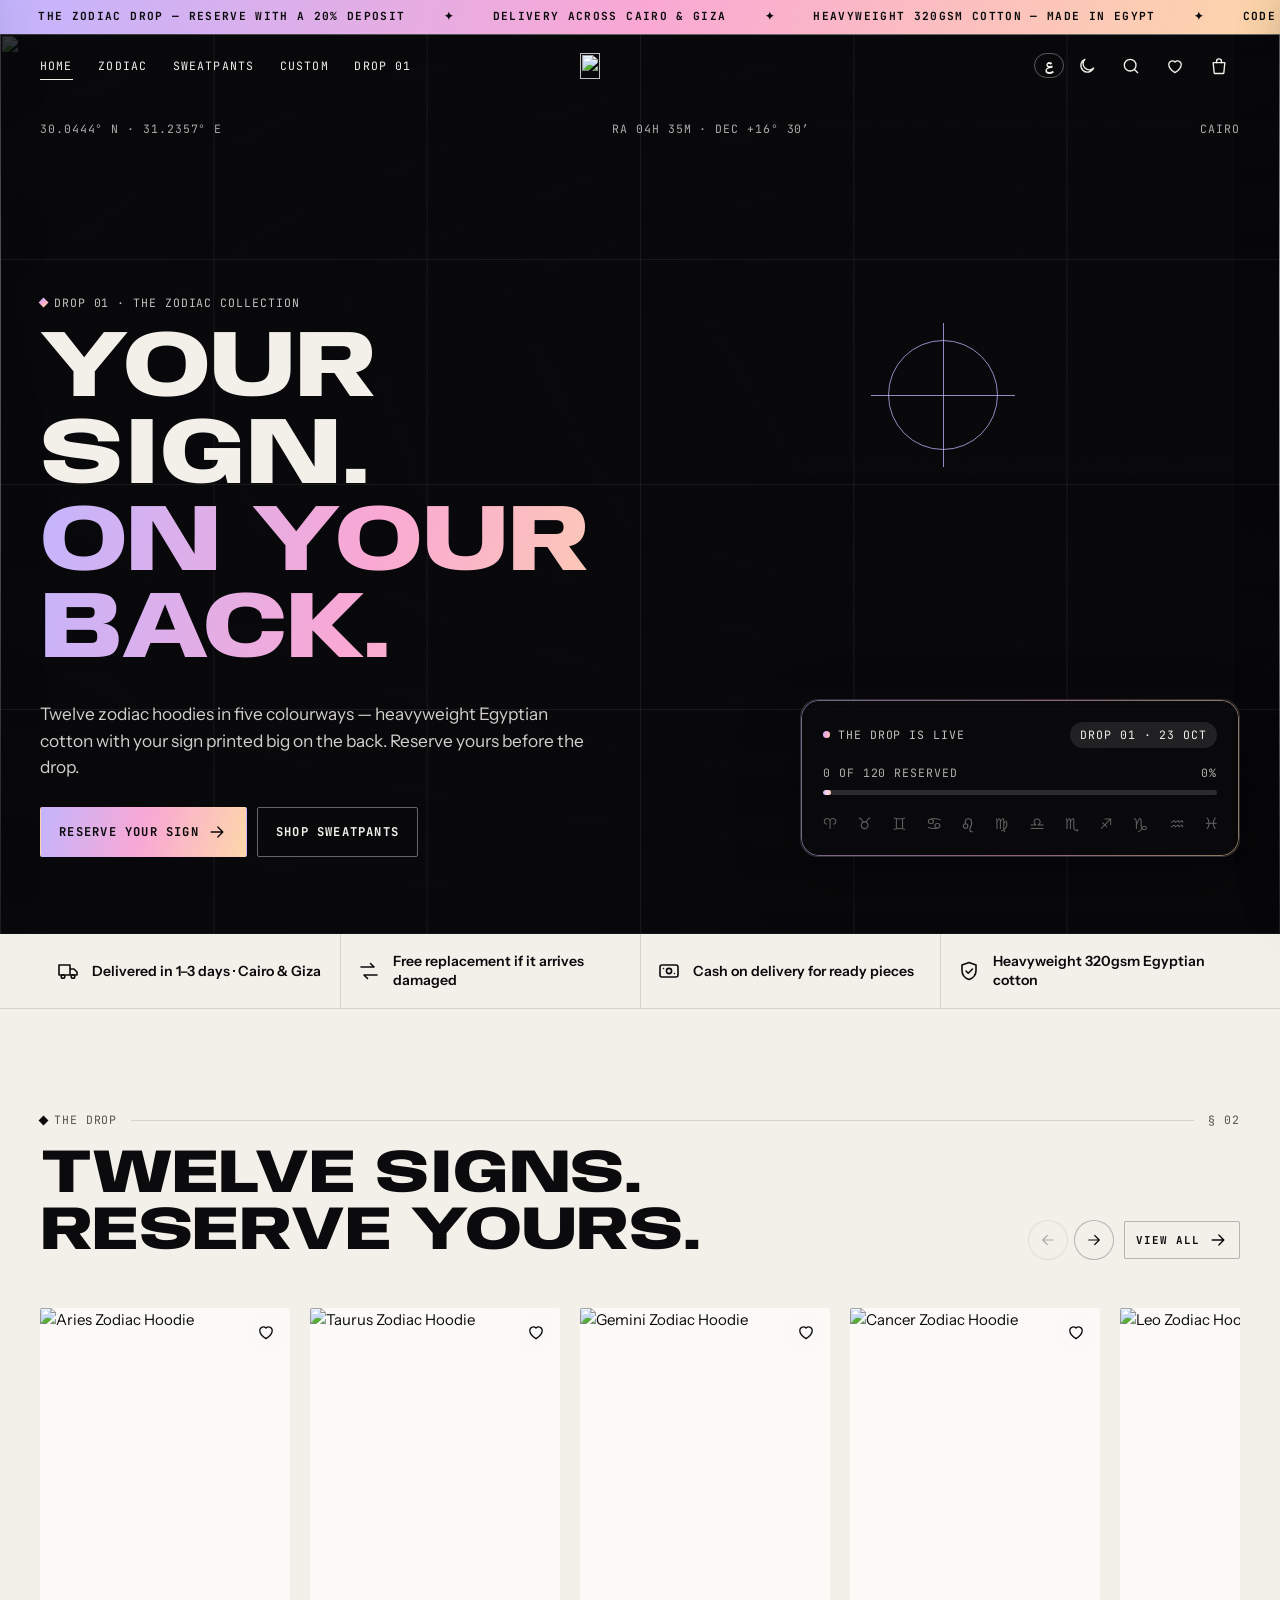
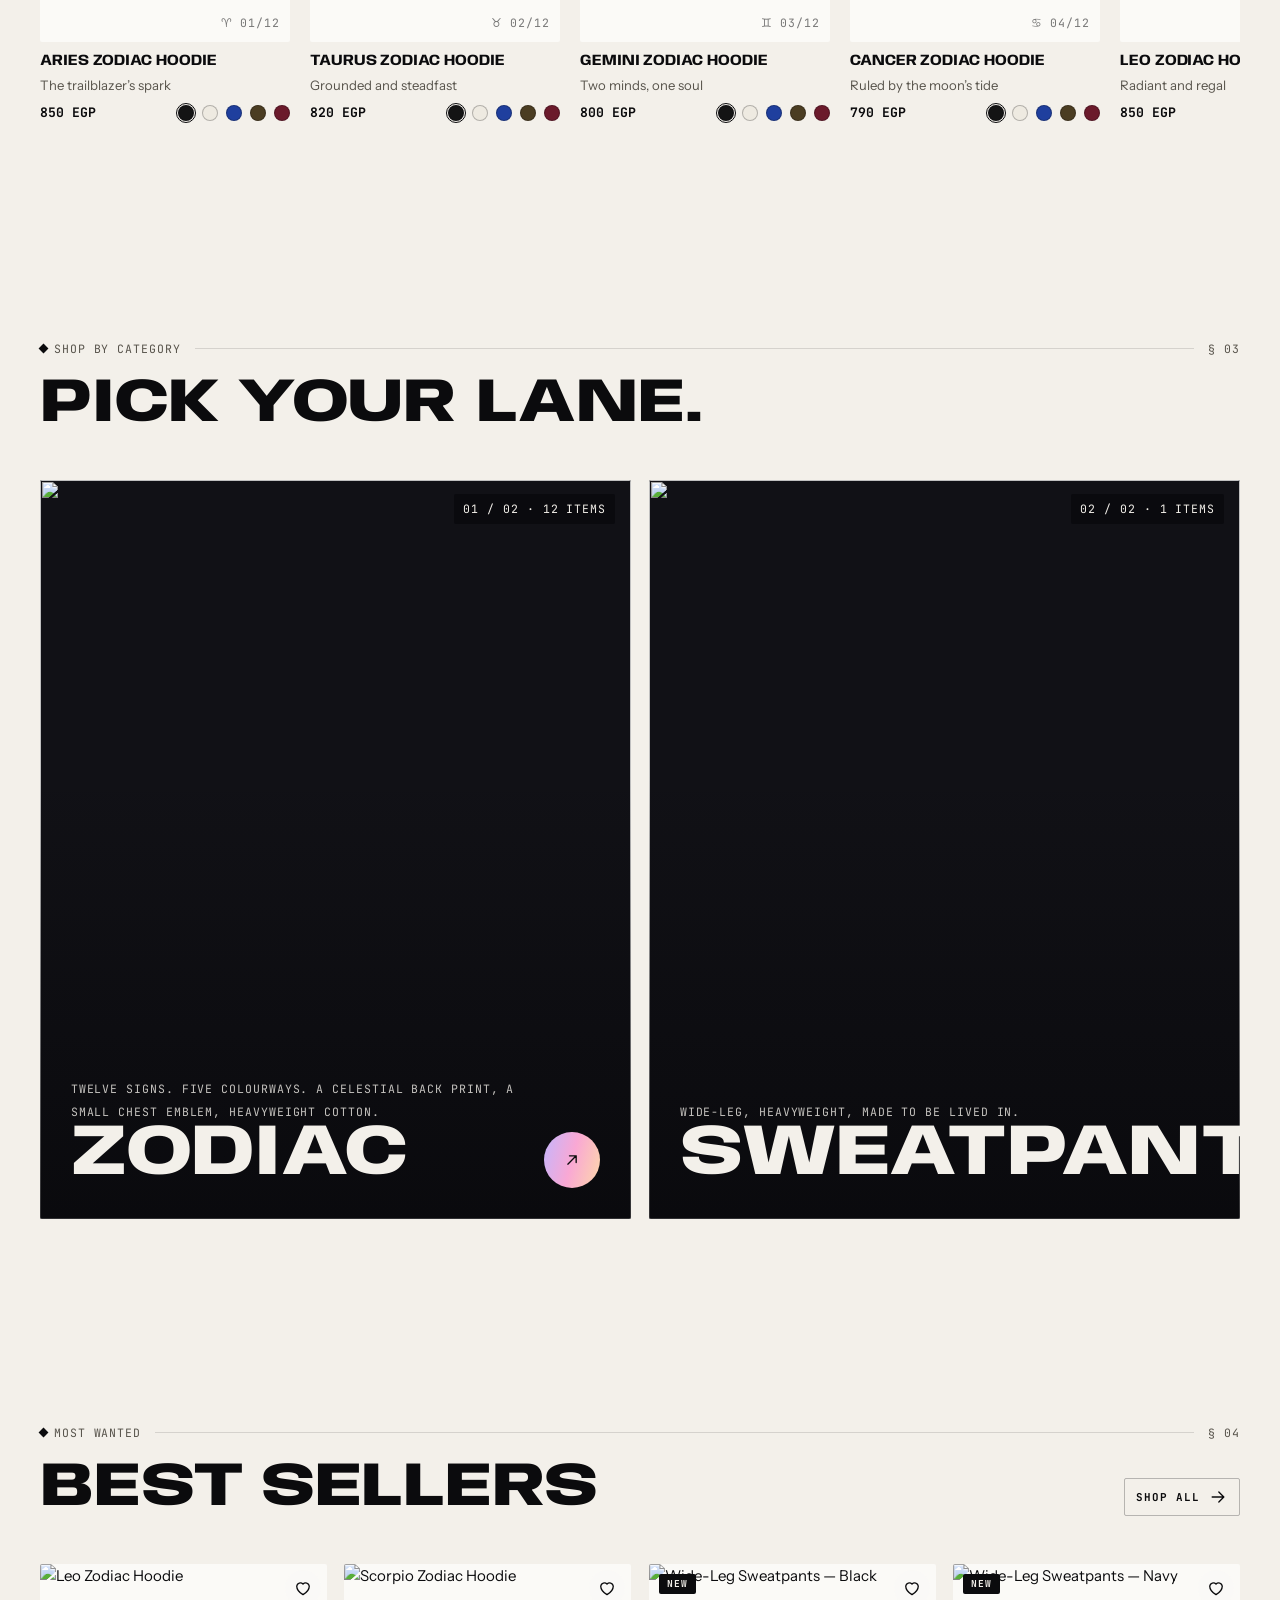
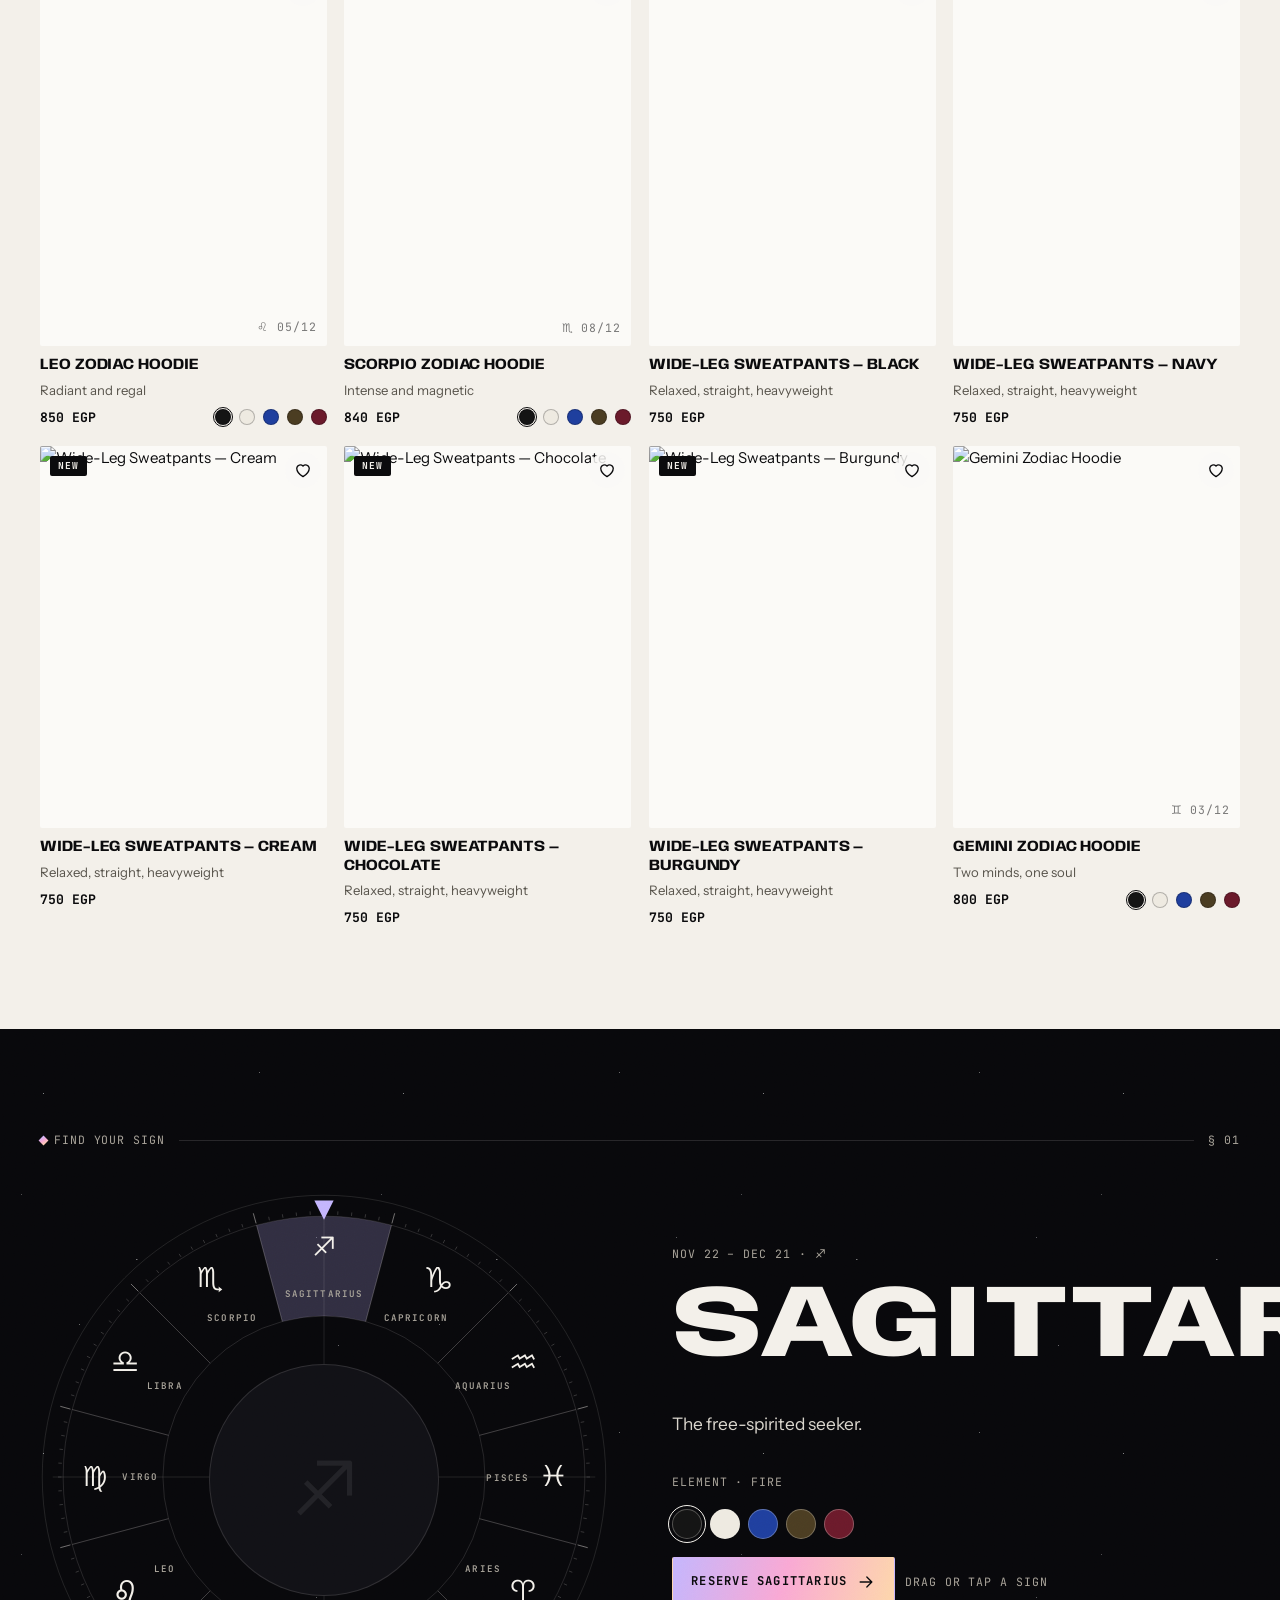
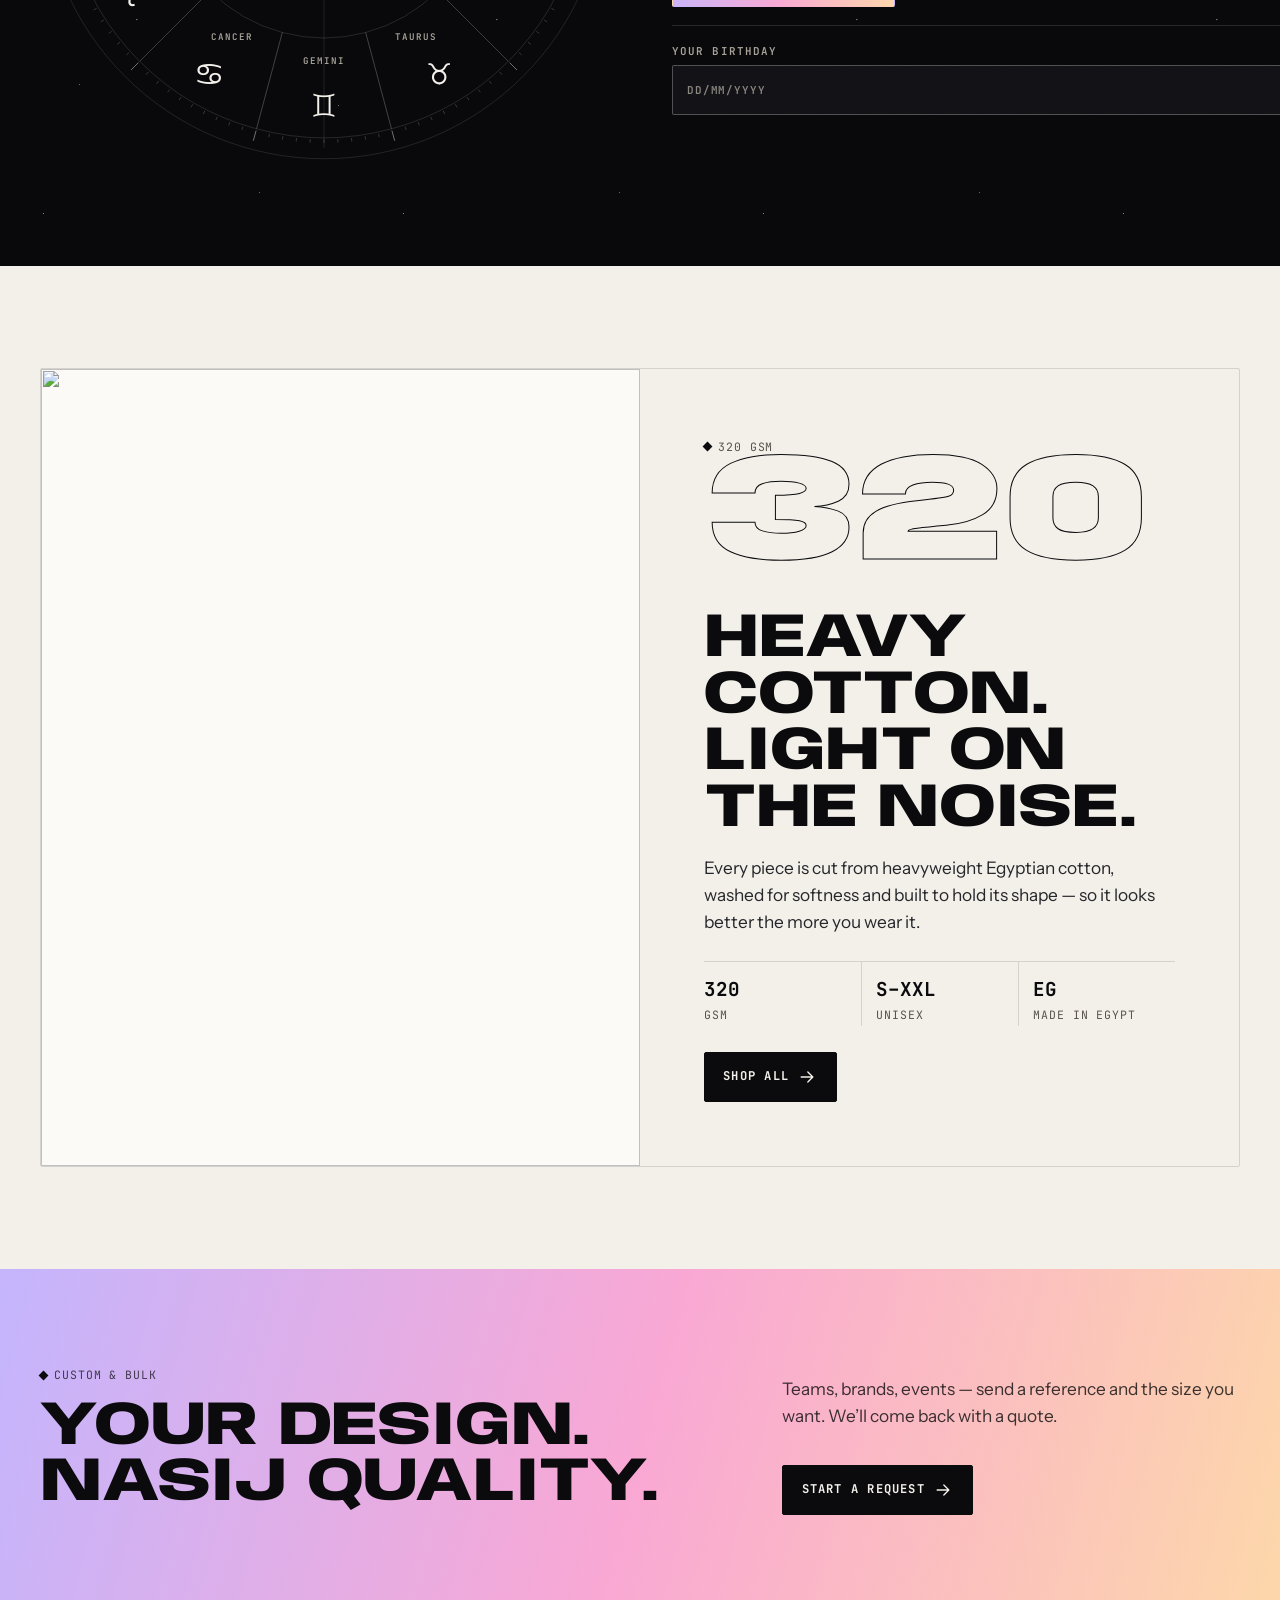
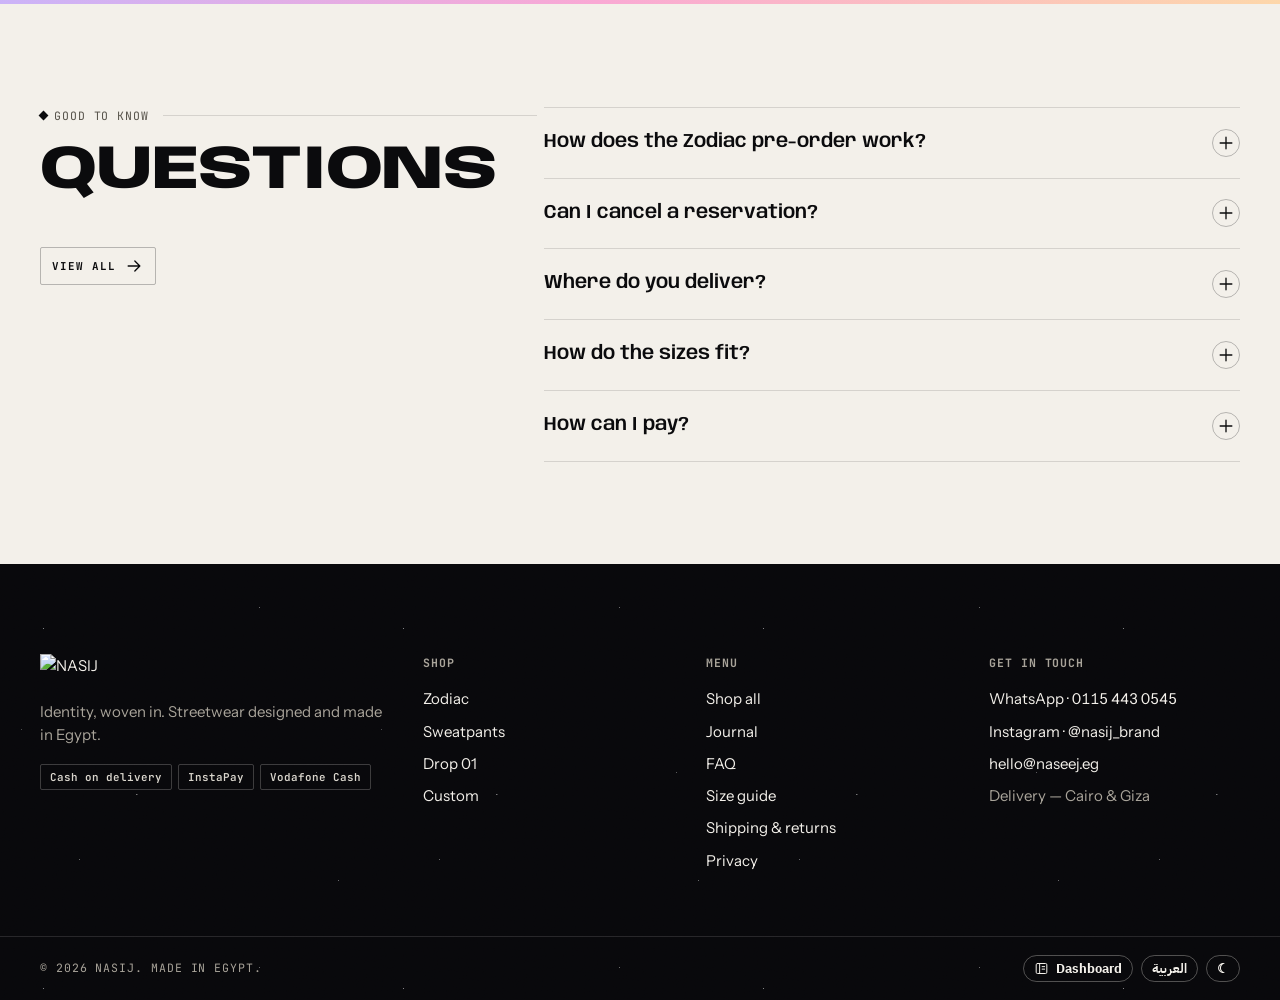
==== commit 1b68c43e: "feat: v2.4 — conversion + mobile pass, prices 750–850 - Homepage: products right after the hero (dia" ====
--- a/index.html
+++ b/index.html
@@ -20,7 +20,7 @@
 <link rel="stylesheet" href="https://fonts.googleapis.com/css2?family=Anybody:wdth,wght@50..150,400..900&family=Instrument+Sans:wdth,wght@75..100,400..700&family=JetBrains+Mono:wght@400;500;700&family=Alexandria:wght@400..900&family=IBM+Plex+Sans+Arabic:wght@400;500;600;700&display=swap">
 <link rel="stylesheet" href="https://fonts.googleapis.com/css2?family=Noto+Sans+Symbols:wght@400;700&text=%E2%99%88%E2%99%89%E2%99%8A%E2%99%8B%E2%99%8C%E2%99%8D%E2%99%8E%E2%99%8F%E2%99%90%E2%99%91%E2%99%92%E2%99%93&display=swap">
 <link rel="preload" as="image" href="images/zodiac/zodiac-banner.jpg" fetchpriority="high">
-<link rel="stylesheet" href="assets/css/store.css?v=4">
+<link rel="stylesheet" href="assets/css/store.css?v=5">
 <script type="application/ld+json">{"@context":"https://schema.org","@type":"ClothingStore","name":"NASIJ","alternateName":"نسيج","url":"https://mohamed-sr-designer.github.io/nasij/","image":"https://mohamed-sr-designer.github.io/nasij/images/zodiac/zodiac-banner.jpg","areaServed":["Cairo","Giza"],"currenciesAccepted":"EGP","sameAs":["https://instagram.com/nasij_brand"]}</script>
 <script>
   /* set language / theme before first paint so there is no flash */
@@ -47,9 +47,9 @@
 </div>
 <div id="app"></div>
 <noscript><p style="padding:2rem;font-family:sans-serif">NASIJ needs JavaScript to run. · نسيج محتاج JavaScript يشتغل.</p></noscript>
-<script src="assets/js/defaults.js?v=4"></script>
-<script src="assets/js/core.js?v=4"></script>
-<script src="assets/js/track.js?v=4"></script>
-<script src="assets/js/store.js?v=4"></script>
+<script src="assets/js/defaults.js?v=5"></script>
+<script src="assets/js/core.js?v=5"></script>
+<script src="assets/js/track.js?v=5"></script>
+<script src="assets/js/store.js?v=5"></script>
 </body>
 </html>
--- a/assets/css/store.css
+++ b/assets/css/store.css
@@ -902,3 +902,57 @@
   .rail img { -webkit-user-drag: none; user-select: none; }
 }
 @media (max-width: 640px) { .rail-nav { display: none; } }
+
+/* ═════════════════════════ v2.4 — CRO + mobile pass ═════════════════════════ */
+/* trust strip under the hero */
+.trust { border-bottom: 1px solid var(--line); }
+.trust__in { display: grid; grid-template-columns: repeat(4, minmax(0, 1fr)); }
+.trust__i { display: flex; align-items: center; gap: 12px; padding: 18px 16px; font-size: .88rem; font-weight: 600; line-height: 1.35; border-inline-start: 1px solid var(--line); }
+.trust__i:first-child { border-inline-start: 0; }
+.trust__i .ic { width: 24px; height: 24px; flex: none; }
+.btn--wa .ic { width: 18px; height: 18px; }
+@media (max-width: 900px) {
+  .trust__in { grid-template-columns: 1fr 1fr; padding-inline: 0; }
+  .trust__i { padding: 13px 12px; font-size: .8rem; gap: 9px; border-top: 1px solid var(--line); }
+  .trust__i:nth-child(odd) { border-inline-start: 0; }
+  .trust__i:nth-child(-n+2) { border-top: 0; }
+  .trust__i .ic { width: 20px; height: 20px; }
+}
+
+/* phones: image first, words below it — the headline never sits on the models' faces */
+@media (max-width: 640px) {
+  .hero { display: block; min-height: 0; }
+  .hero__img { position: relative; height: 60svh; min-height: 360px; max-height: 540px; }
+  .hero__img img { object-position: 44% 28%; }
+  .hero__img::after, [dir="rtl"] .hero__img::after { background: linear-gradient(180deg, rgba(8,8,11,.5) 0%, rgba(8,8,11,0) 22%, rgba(8,8,11,0) 58%, var(--night) 100%); }
+  .hero .chart-lines, .hero__cross { display: none; }
+  .hero__coords { font-size: .58rem; }
+  .hero__body { margin-top: -84px; padding-bottom: 28px; gap: 18px; }
+  .hero .hero__title { font-size: 2.3rem; margin: 10px 0 12px; }
+  .hero .lead { font-size: .95rem; line-height: 1.6; }
+  .hero__cta { margin-top: 18px; }
+  .hero__cta .btn { flex: 1 1 0; padding: 0 .9em; }
+  .tcard { padding: 14px; gap: 12px; border-radius: 14px; }
+  .tcd__n { font-size: 1.75rem; }
+  .tcd__c + .tcd__c::before { font-size: 1.45rem; }
+  .tcard__glyphs { display: none; }
+  /* the hero already shows the countdown — don't repeat it right below */
+  #drop [data-dropbar] { display: none !important; }
+  /* two cards per screen instead of one giant card */
+  .rail { grid-auto-columns: 46%; gap: 10px; }
+  .sec { padding-block: 44px; }
+  .sh { margin-bottom: 20px; }
+  .sh .h2 { font-size: 1.85rem; }
+  .gift-fab { display: none; }
+  /* product page: size section stays compact */
+  .pdp-sec { padding-block: 34px; gap: 16px; }
+  .pdp-sec .sg__art { width: 100%; max-width: 240px; margin-inline: auto; }
+  .pdp-sec .sg__card { padding: 14px; gap: 14px; }
+  .pdp-sec .sg__card .lead { font-size: .9rem; }
+  .sg__legend li { grid-template-columns: 26px 1fr; gap: 10px; }
+  .sg__legend b.k { width: 26px; height: 26px; }
+  .sg__tbl th, .sg__tbl td { padding: 11px 10px; }
+  .buy { gap: 18px; }
+  /* checkout: fewer distractions */
+  .steps { display: none; }
+}
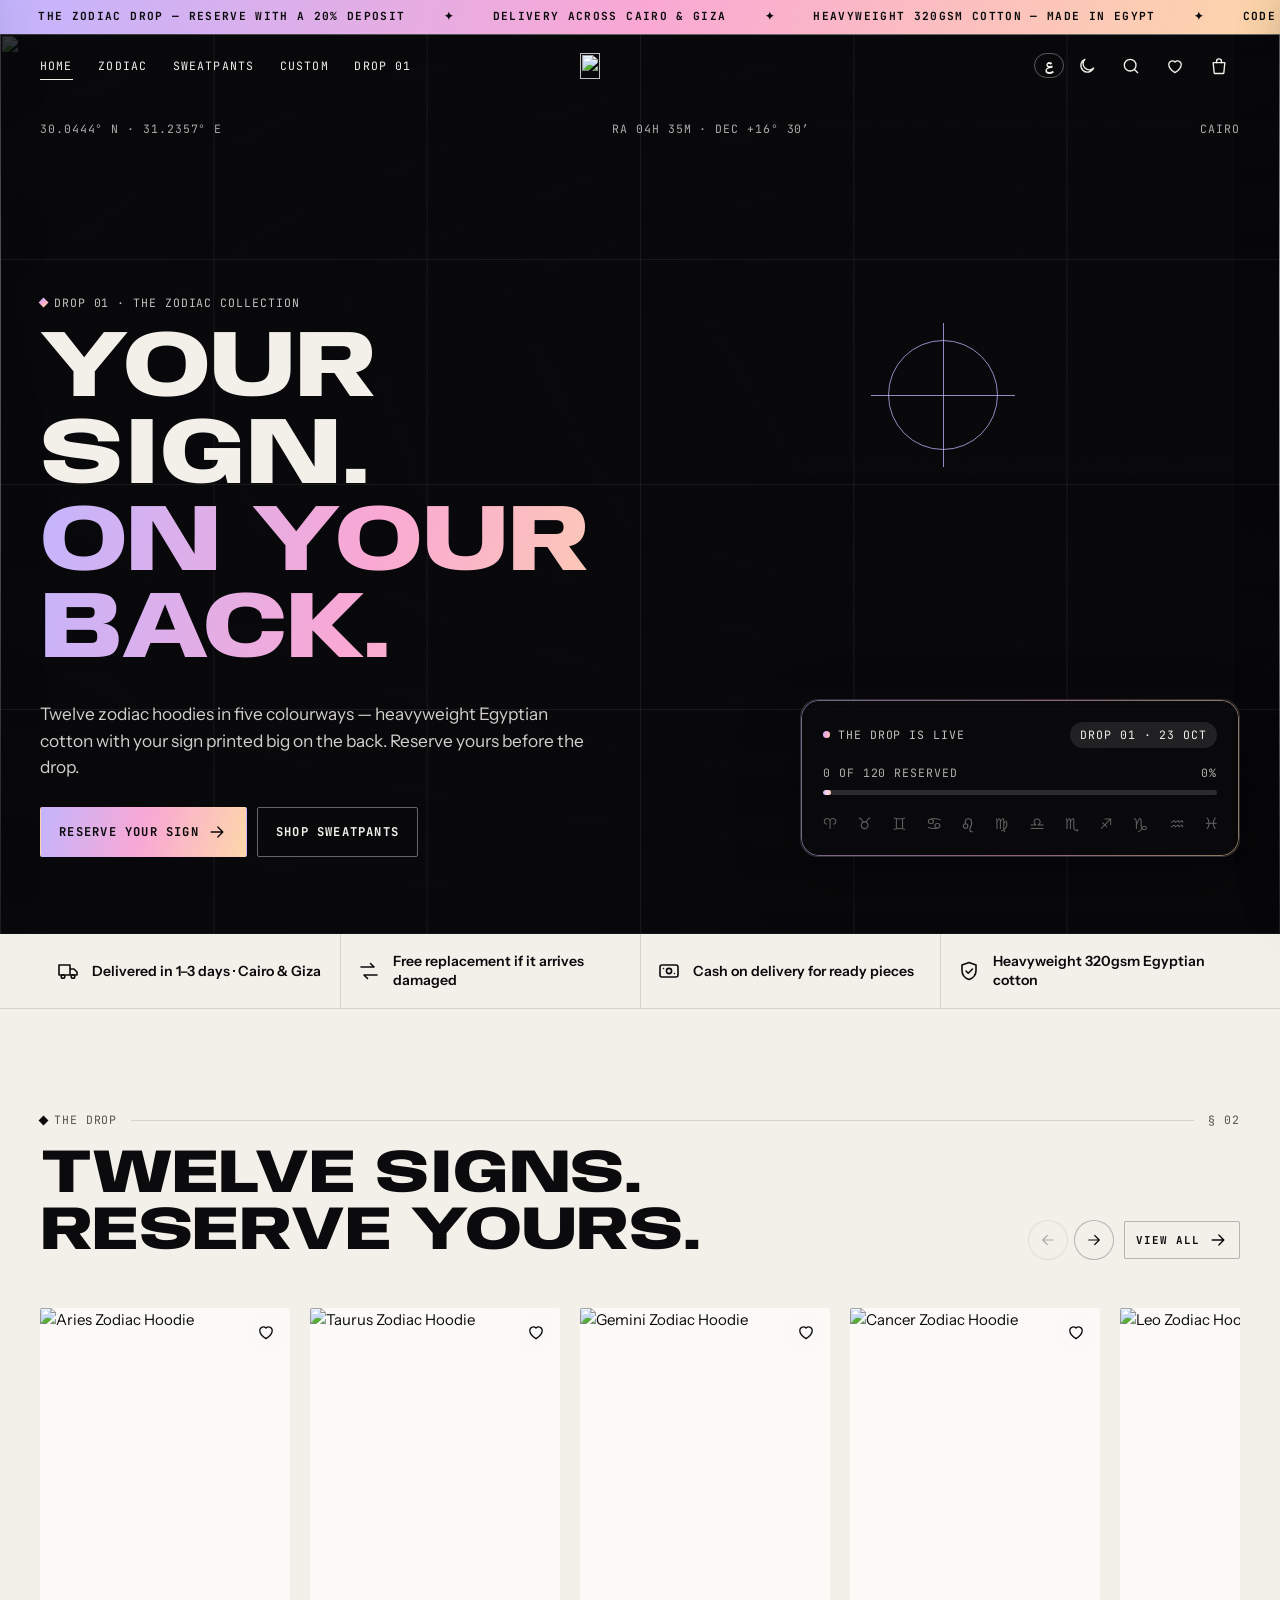
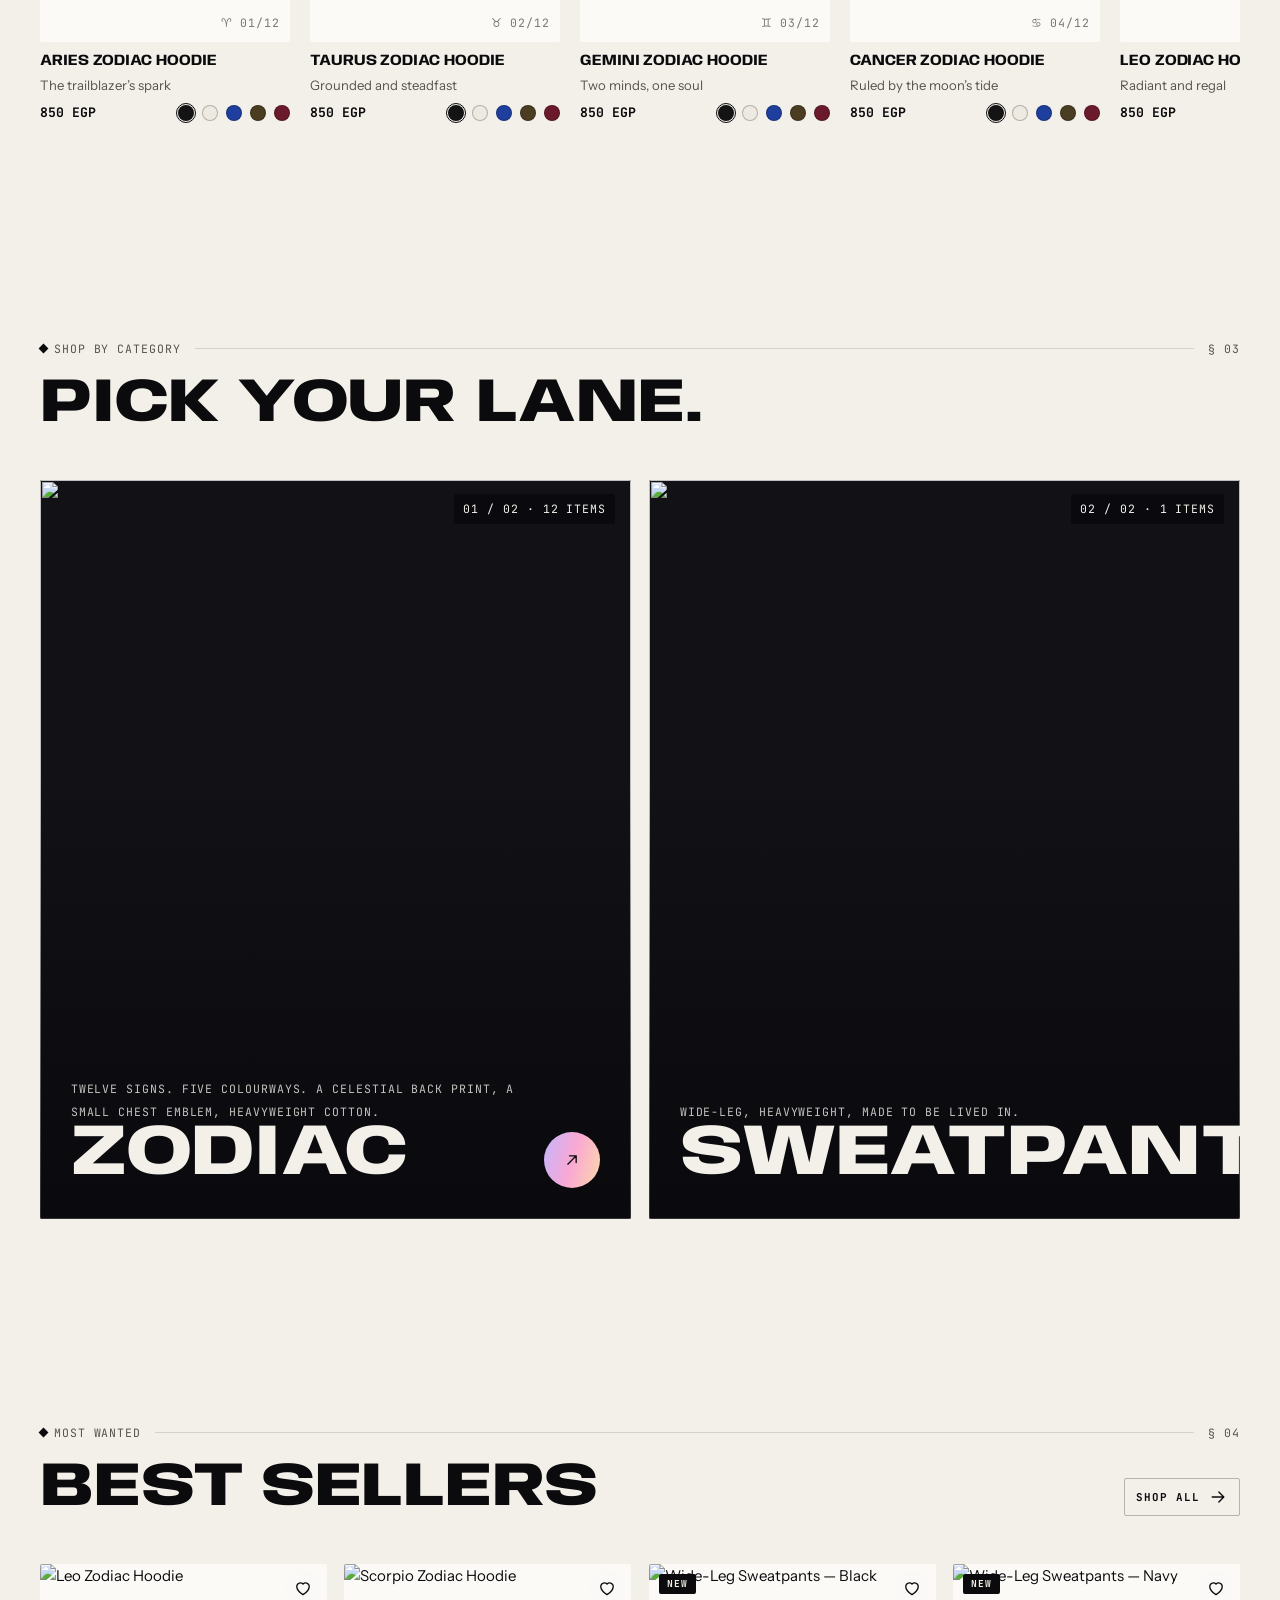
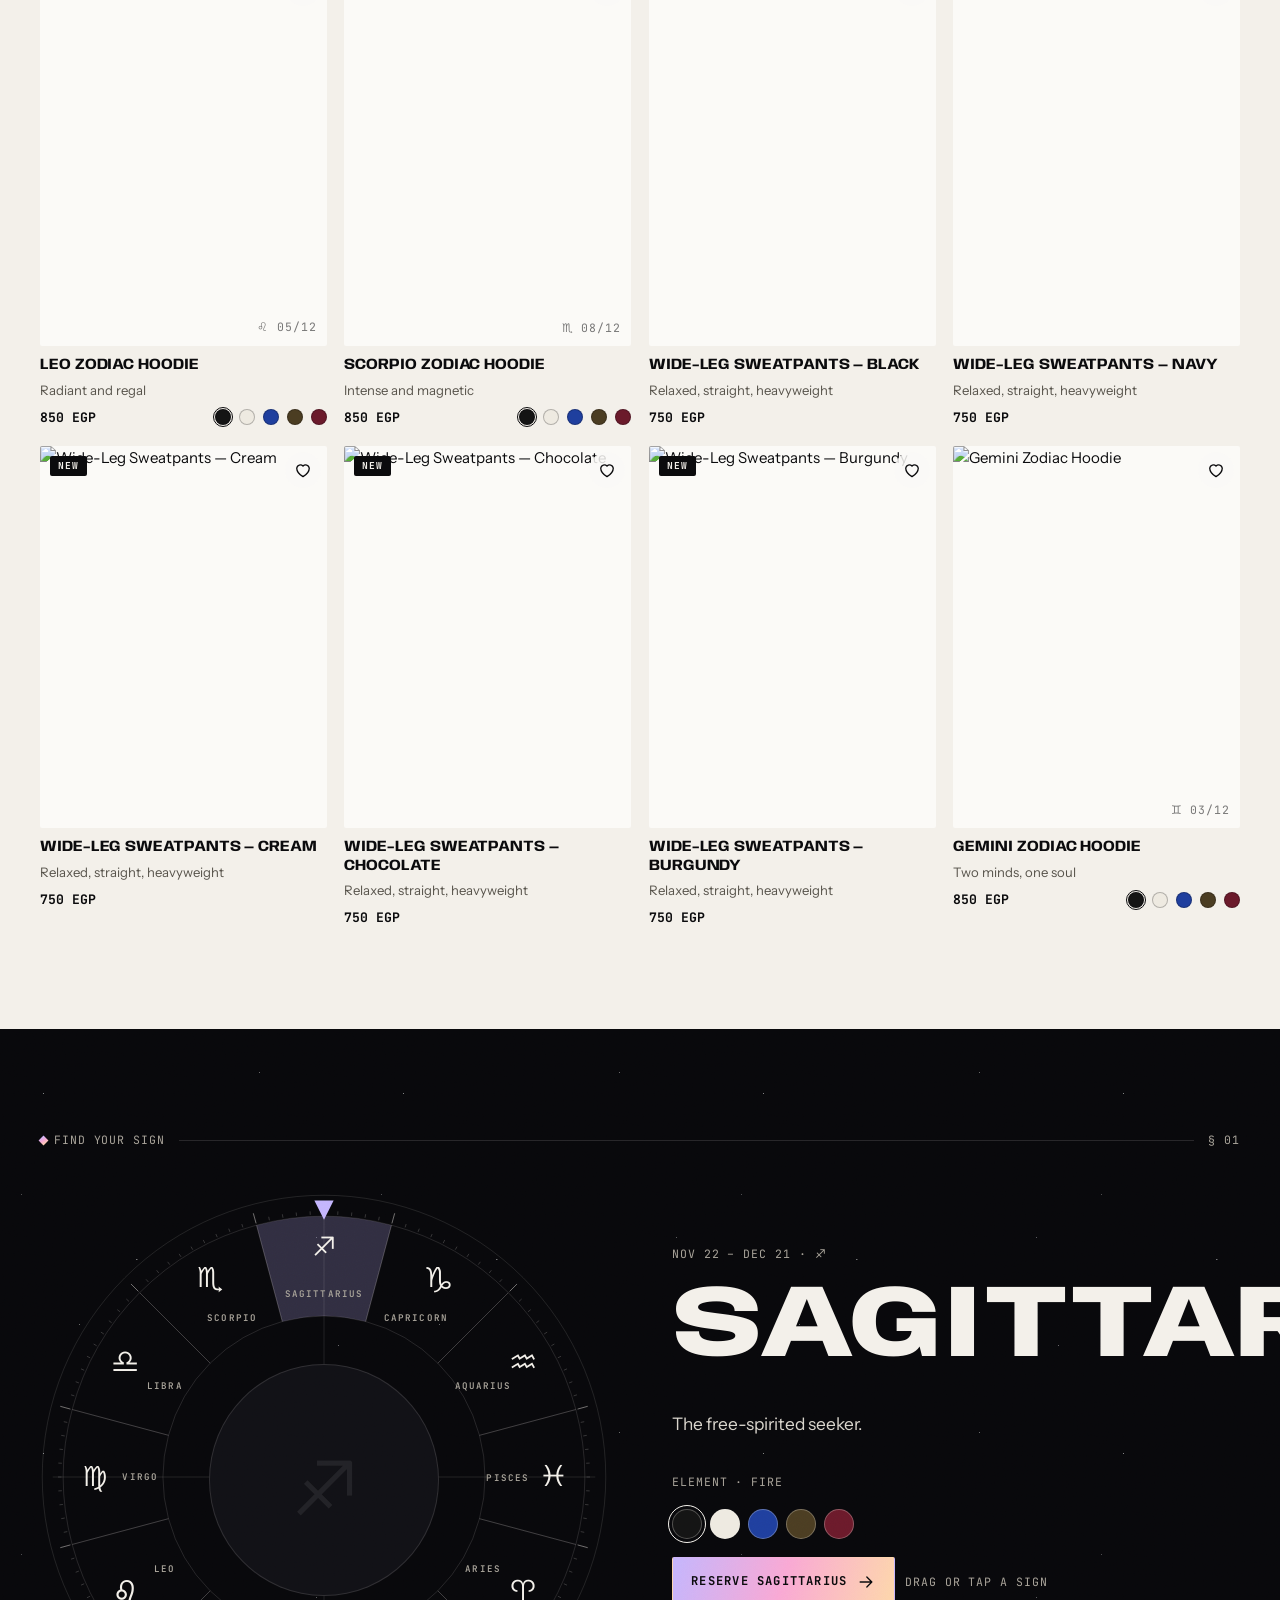
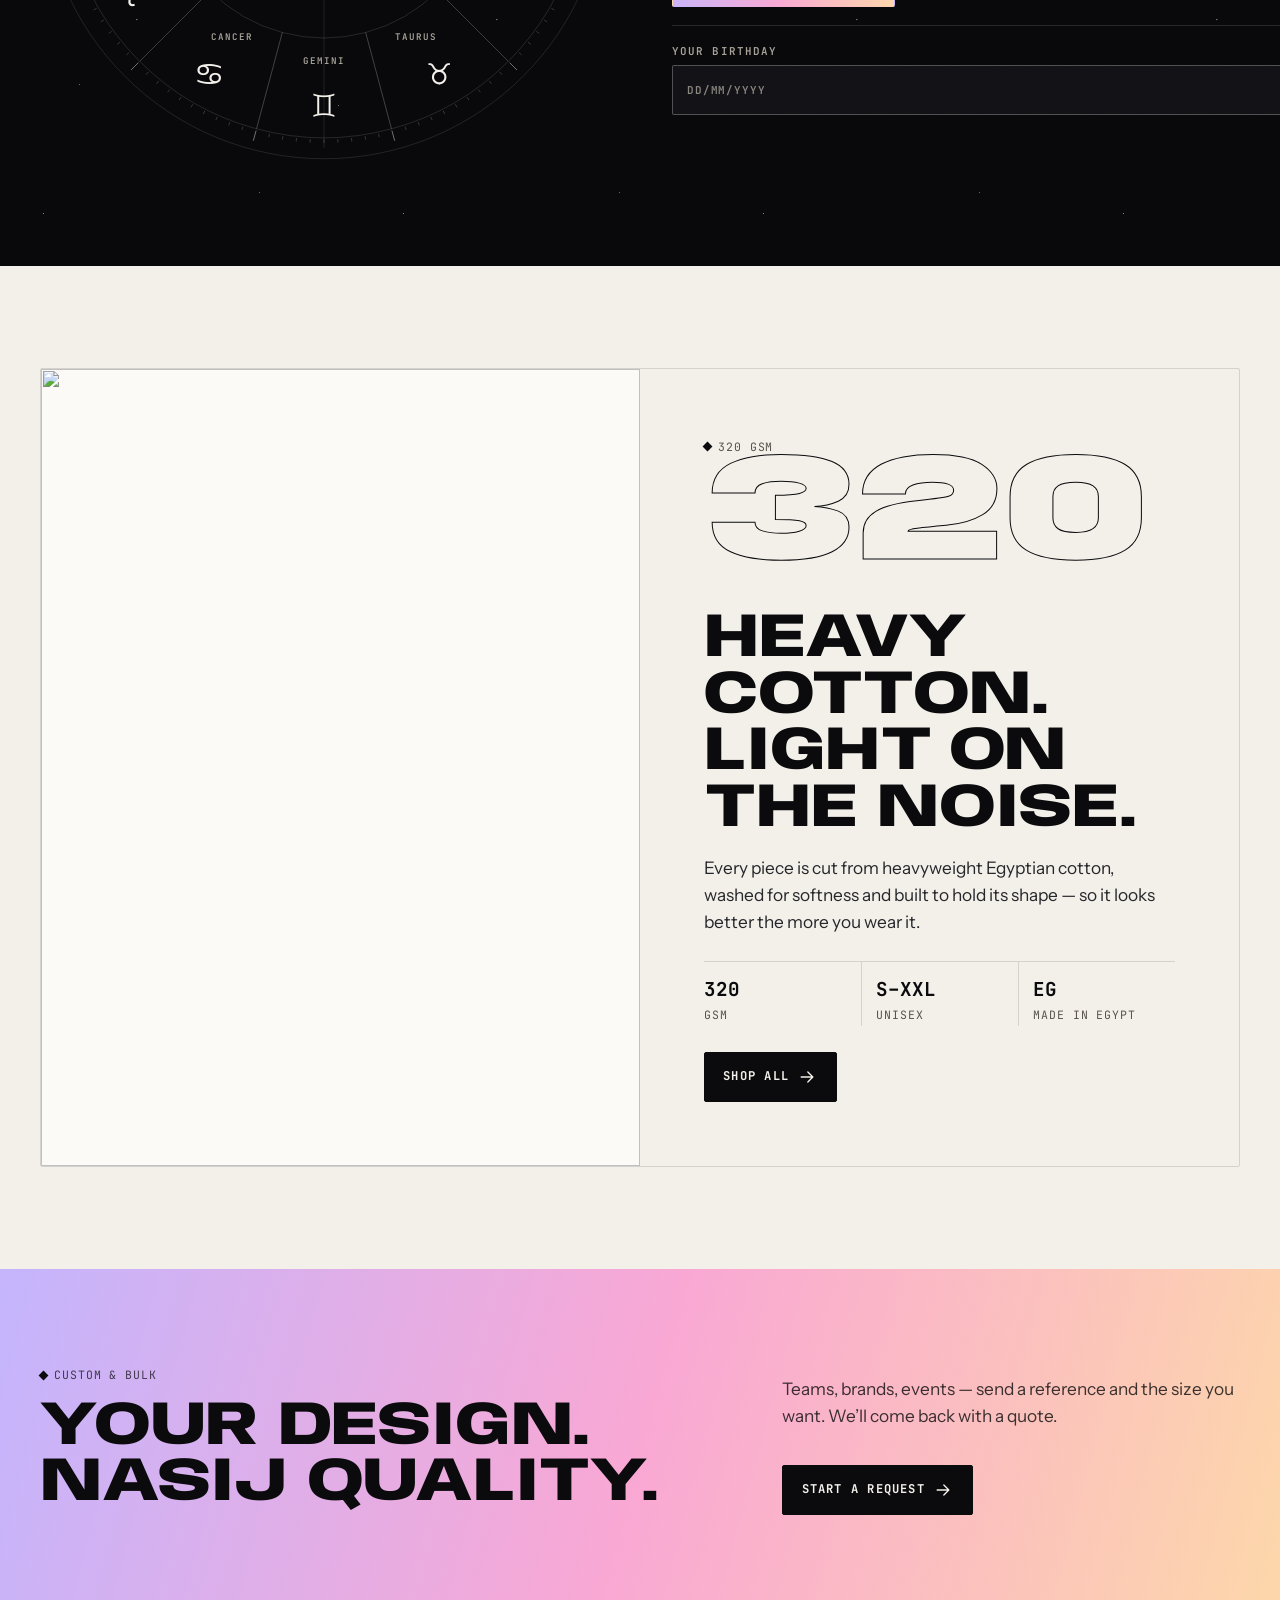
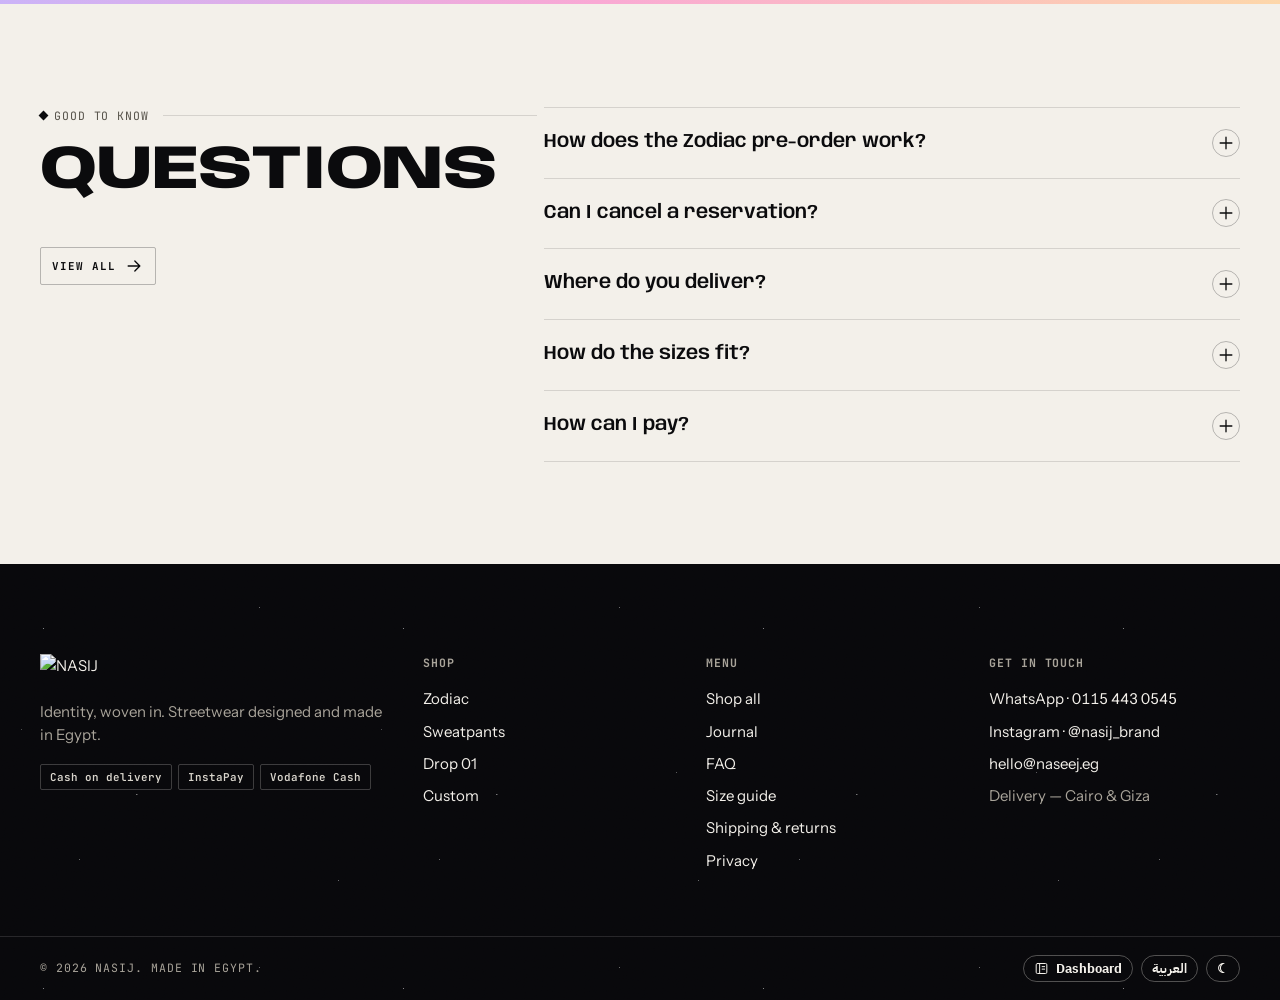
==== commit 95d02b60: "feat: v2.5 — price per colour, compact size & fit - Each colour can have its own price (Dashboard → " ====
--- a/index.html
+++ b/index.html
@@ -20,7 +20,7 @@
 <link rel="stylesheet" href="https://fonts.googleapis.com/css2?family=Anybody:wdth,wght@50..150,400..900&family=Instrument+Sans:wdth,wght@75..100,400..700&family=JetBrains+Mono:wght@400;500;700&family=Alexandria:wght@400..900&family=IBM+Plex+Sans+Arabic:wght@400;500;600;700&display=swap">
 <link rel="stylesheet" href="https://fonts.googleapis.com/css2?family=Noto+Sans+Symbols:wght@400;700&text=%E2%99%88%E2%99%89%E2%99%8A%E2%99%8B%E2%99%8C%E2%99%8D%E2%99%8E%E2%99%8F%E2%99%90%E2%99%91%E2%99%92%E2%99%93&display=swap">
 <link rel="preload" as="image" href="images/zodiac/zodiac-banner.jpg" fetchpriority="high">
-<link rel="stylesheet" href="assets/css/store.css?v=5">
+<link rel="stylesheet" href="assets/css/store.css?v=6">
 <script type="application/ld+json">{"@context":"https://schema.org","@type":"ClothingStore","name":"NASIJ","alternateName":"نسيج","url":"https://mohamed-sr-designer.github.io/nasij/","image":"https://mohamed-sr-designer.github.io/nasij/images/zodiac/zodiac-banner.jpg","areaServed":["Cairo","Giza"],"currenciesAccepted":"EGP","sameAs":["https://instagram.com/nasij_brand"]}</script>
 <script>
   /* set language / theme before first paint so there is no flash */
@@ -47,9 +47,9 @@
 </div>
 <div id="app"></div>
 <noscript><p style="padding:2rem;font-family:sans-serif">NASIJ needs JavaScript to run. · نسيج محتاج JavaScript يشتغل.</p></noscript>
-<script src="assets/js/defaults.js?v=5"></script>
-<script src="assets/js/core.js?v=5"></script>
-<script src="assets/js/track.js?v=5"></script>
-<script src="assets/js/store.js?v=5"></script>
+<script src="assets/js/defaults.js?v=6"></script>
+<script src="assets/js/core.js?v=6"></script>
+<script src="assets/js/track.js?v=6"></script>
+<script src="assets/js/store.js?v=6"></script>
 </body>
 </html>
--- a/assets/css/store.css
+++ b/assets/css/store.css
@@ -956,3 +956,36 @@
   /* checkout: fewer distractions */
   .steps { display: none; }
 }
+
+/* ═════════════════════════ v2.5 — compact fit line + size popup ═════════════════════════ */
+.fit { display: flex; align-items: center; gap: 8px; flex-wrap: wrap; min-height: 44px; padding: 9px 12px; border-radius: 12px; border: 1px solid var(--line); background: color-mix(in srgb, var(--fg) 3%, transparent); font-size: .86rem; }
+.fit__tip { display: inline-flex; align-items: center; gap: 8px; color: var(--fg-2); }
+.fit__tip .ic { width: 16px; height: 16px; flex: none; }
+.fit__lbl { font: 700 .74rem var(--f-mono); background: var(--fg); color: var(--bg); padding: 3px 8px; border-radius: 6px; }
+.fit__m { display: inline-flex; align-items: baseline; gap: 5px; color: var(--fg-m); }
+.fit__m b { color: var(--fg); font: 700 .95rem var(--f-mono); }
+.fit__m + .fit__m::before { content: "·"; margin-inline-end: 3px; color: var(--fg-m); }
+.fit__u { font-size: .75rem; margin-inline-start: auto; }
+.fit__open { display: inline-flex; align-items: center; gap: 6px; }
+.fit__open .ic { width: 15px; height: 15px; }
+.modal__card--sg { width: min(640px, 100%); }
+.sgm { padding: 26px 22px 22px; display: grid; gap: 16px; }
+.sgm__t { margin: 0; font-size: 1.5rem; padding-inline-end: 40px; }
+.sgm__row { display: grid; grid-template-columns: 170px minmax(0, 1fr); gap: 16px; align-items: center; }
+.sgm__art { border-radius: 12px; }
+.sgm__art svg { width: 94%; }
+.sgm .sg__legend { gap: 8px; }
+.sgm .sg__legend li { grid-template-columns: 24px 1fr; gap: 10px; }
+.sgm .sg__legend b.k { width: 24px; height: 24px; font-size: .7rem; }
+.sgm .sg__legend span { font-size: .82rem; }
+.sgm .sg__tbl table { min-width: 0; }
+.sgm .sg__tbl th, .sgm .sg__tbl td { padding: 9px 8px; }
+.sgm__foot { display: flex; justify-content: space-between; align-items: center; gap: 10px; font-size: .72rem; }
+@media (max-width: 640px) {
+  .modal:has(.modal__card--sg) { align-items: end; padding: 0; }
+  .modal__card--sg { border-radius: 18px 18px 0 0; max-height: 88svh; }
+  .sgm { padding: 22px 16px 18px; gap: 14px; }
+  .sgm__row { grid-template-columns: 108px minmax(0, 1fr); gap: 12px; }
+  .sgm .sg__legend span { font-size: .76rem; }
+  .fit { font-size: .8rem; }
+}
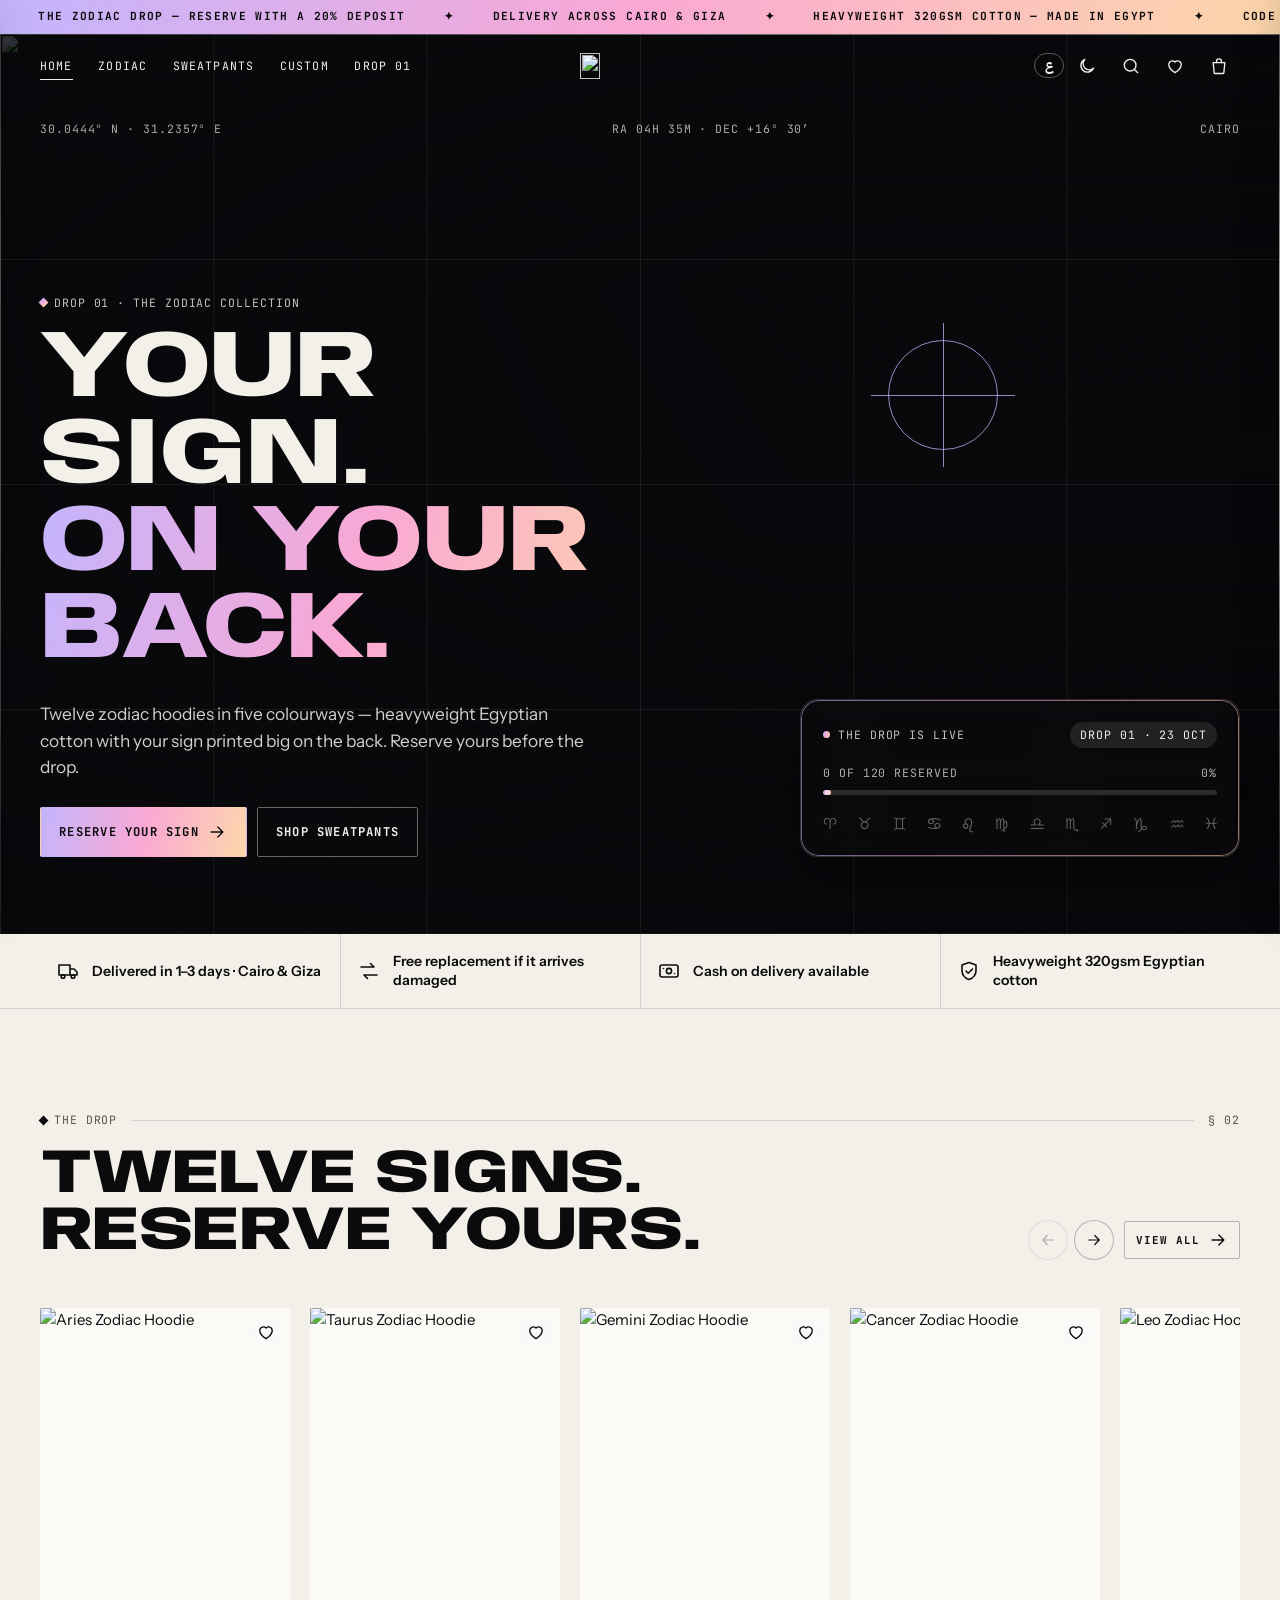
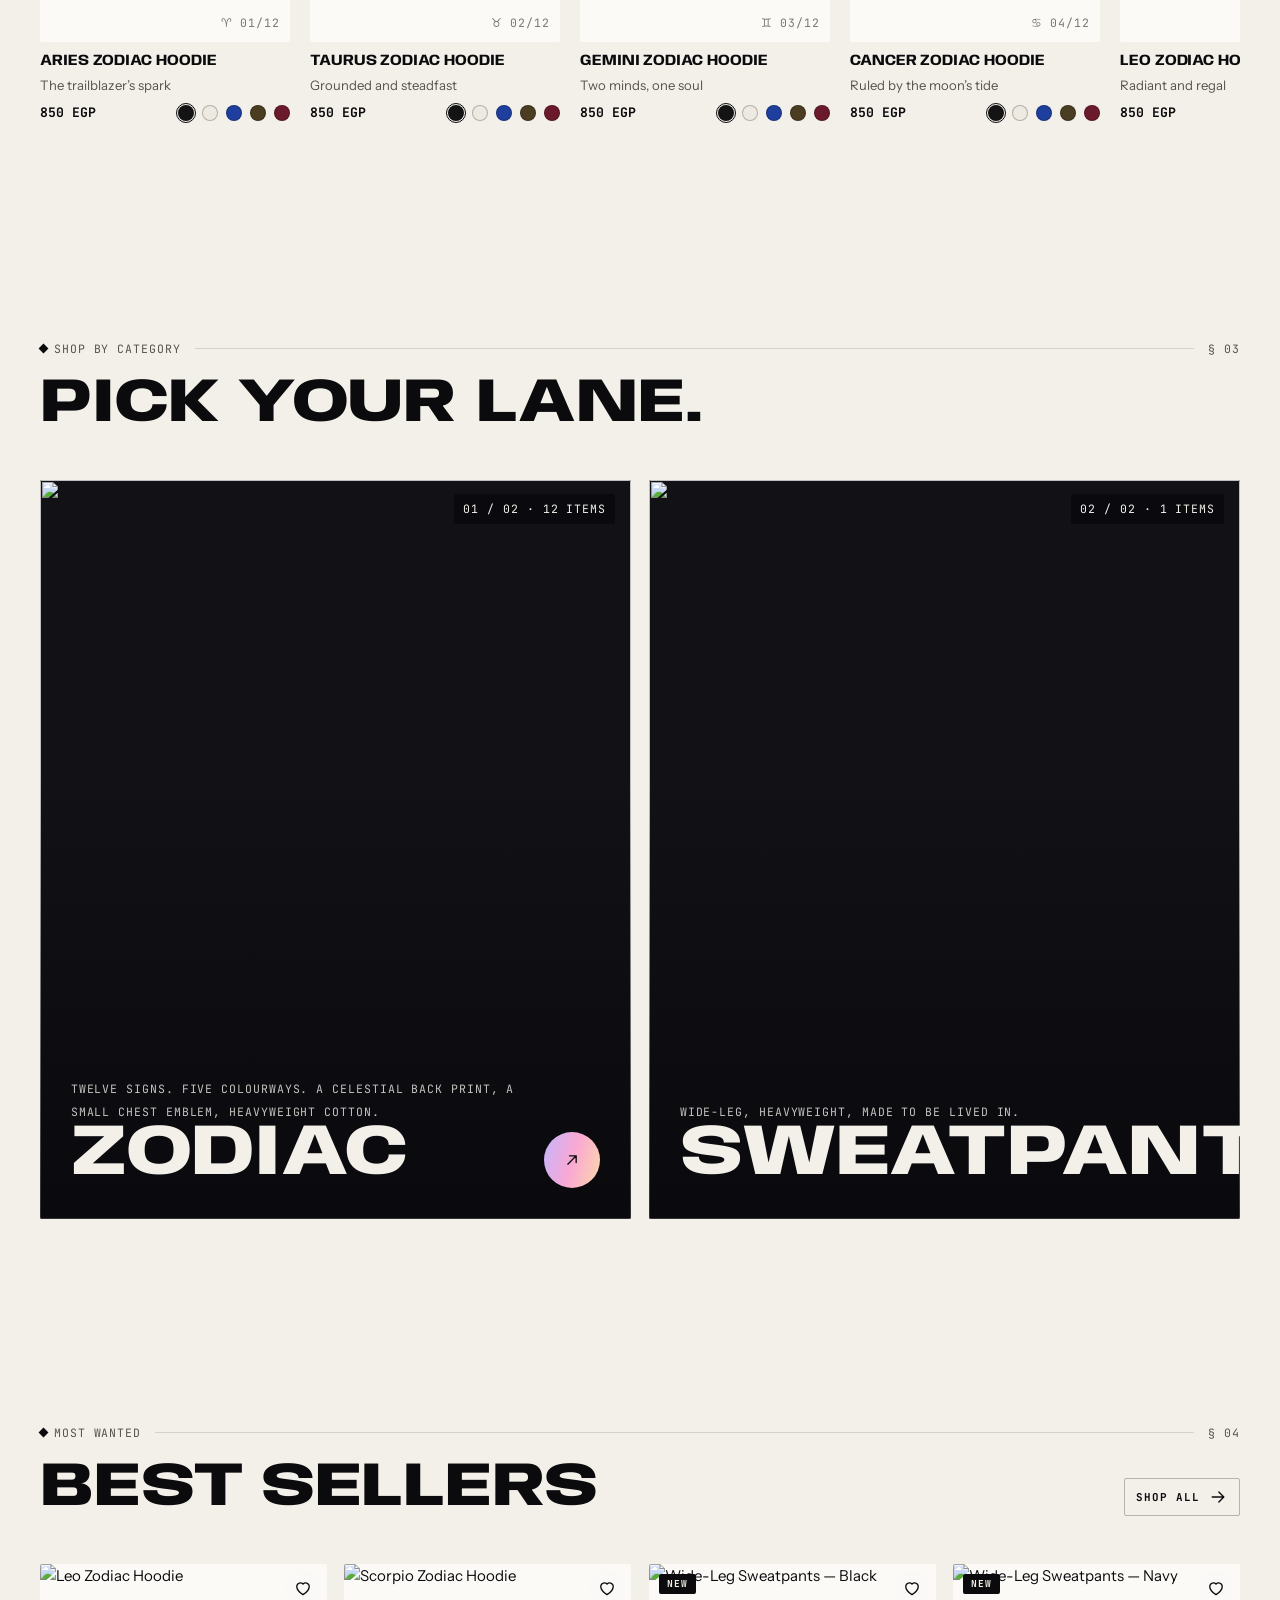
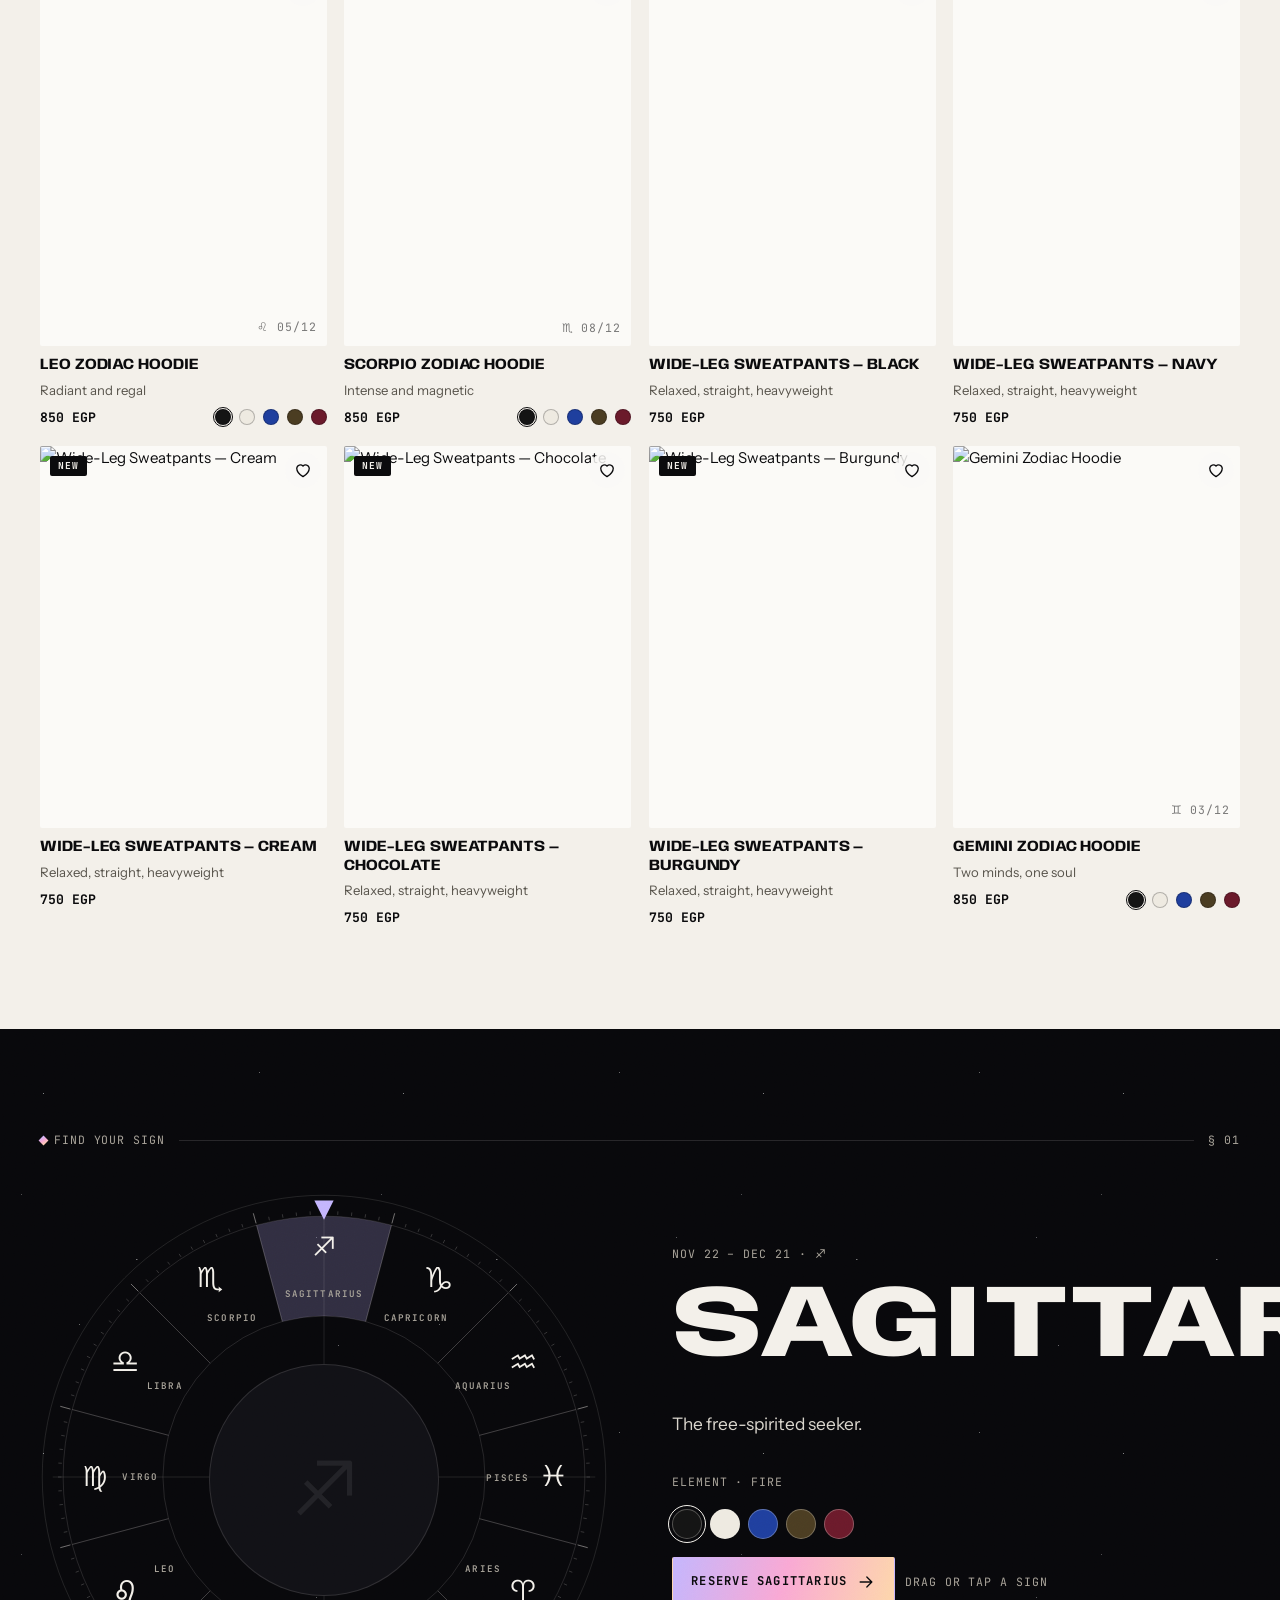
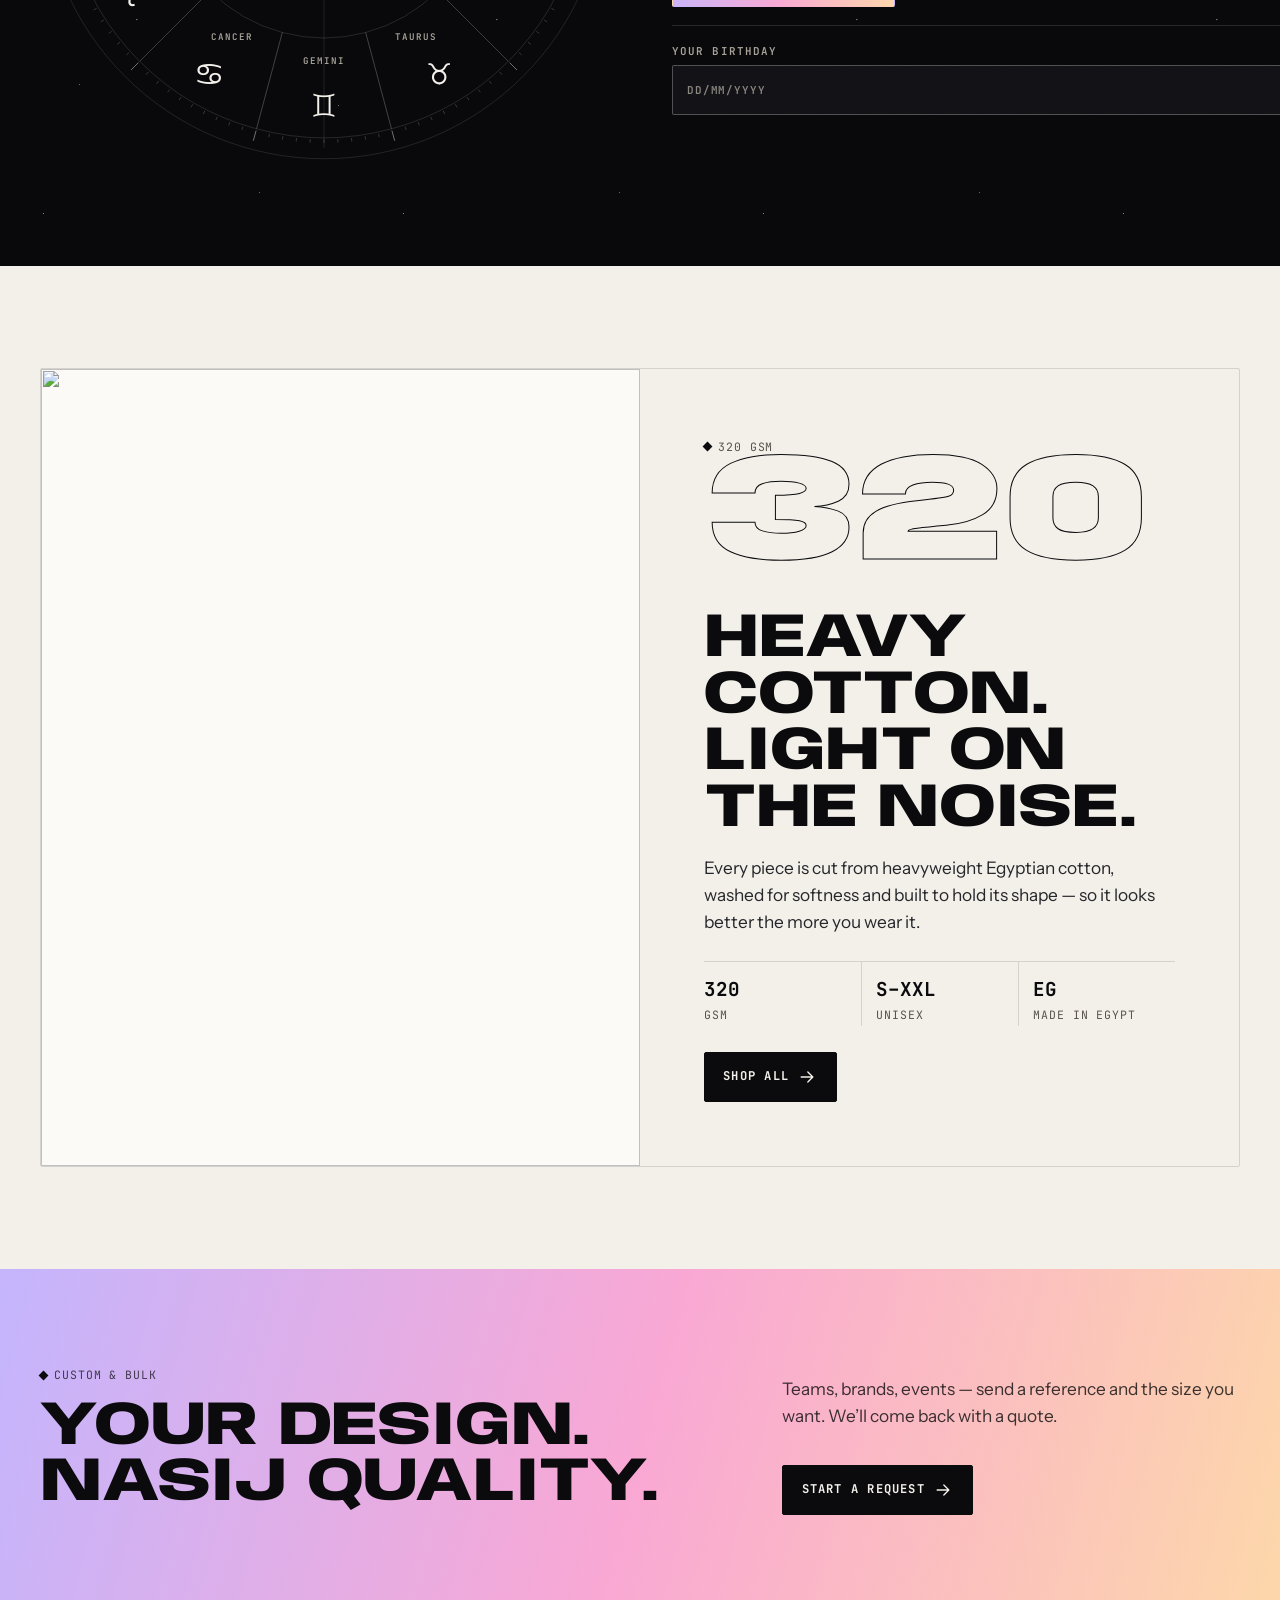
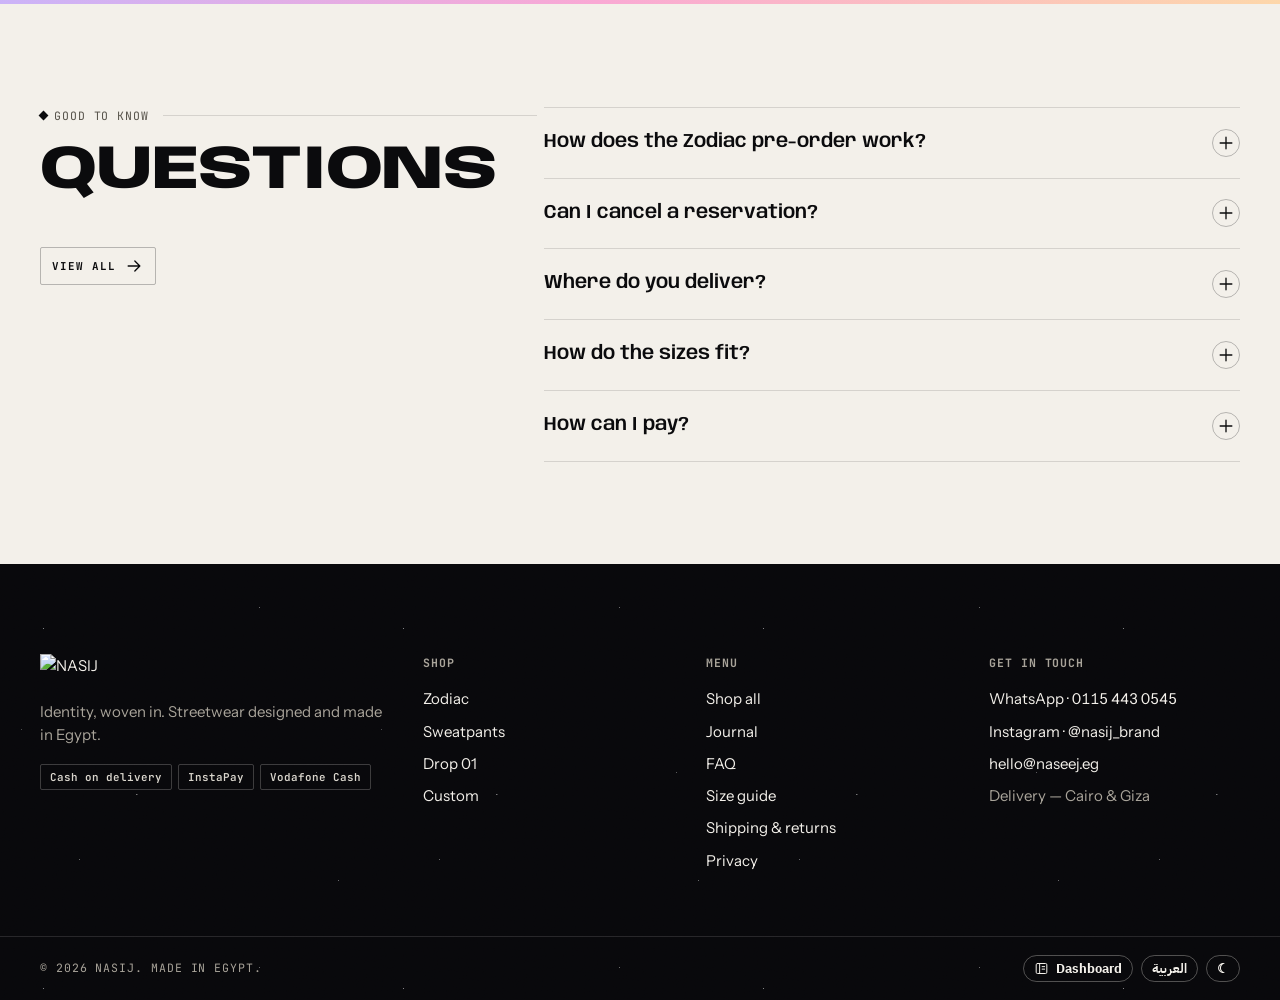
==== commit 87154426: "fix: COD checkout labels + copy (nothing due now, whole amount on delivery) Co-Authored-By: Claude O" ====
--- a/index.html
+++ b/index.html
@@ -20,7 +20,7 @@
 <link rel="stylesheet" href="https://fonts.googleapis.com/css2?family=Anybody:wdth,wght@50..150,400..900&family=Instrument+Sans:wdth,wght@75..100,400..700&family=JetBrains+Mono:wght@400;500;700&family=Alexandria:wght@400..900&family=IBM+Plex+Sans+Arabic:wght@400;500;600;700&display=swap">
 <link rel="stylesheet" href="https://fonts.googleapis.com/css2?family=Noto+Sans+Symbols:wght@400;700&text=%E2%99%88%E2%99%89%E2%99%8A%E2%99%8B%E2%99%8C%E2%99%8D%E2%99%8E%E2%99%8F%E2%99%90%E2%99%91%E2%99%92%E2%99%93&display=swap">
 <link rel="preload" as="image" href="images/zodiac/zodiac-banner.jpg" fetchpriority="high">
-<link rel="stylesheet" href="assets/css/store.css?v=6">
+<link rel="stylesheet" href="assets/css/store.css?v=8">
 <script type="application/ld+json">{"@context":"https://schema.org","@type":"ClothingStore","name":"NASIJ","alternateName":"نسيج","url":"https://mohamed-sr-designer.github.io/nasij/","image":"https://mohamed-sr-designer.github.io/nasij/images/zodiac/zodiac-banner.jpg","areaServed":["Cairo","Giza"],"currenciesAccepted":"EGP","sameAs":["https://instagram.com/nasij_brand"]}</script>
 <script>
   /* set language / theme before first paint so there is no flash */
@@ -47,9 +47,9 @@
 </div>
 <div id="app"></div>
 <noscript><p style="padding:2rem;font-family:sans-serif">NASIJ needs JavaScript to run. · نسيج محتاج JavaScript يشتغل.</p></noscript>
-<script src="assets/js/defaults.js?v=6"></script>
-<script src="assets/js/core.js?v=6"></script>
-<script src="assets/js/track.js?v=6"></script>
-<script src="assets/js/store.js?v=6"></script>
+<script src="assets/js/defaults.js?v=8"></script>
+<script src="assets/js/core.js?v=8"></script>
+<script src="assets/js/track.js?v=8"></script>
+<script src="assets/js/store.js?v=8"></script>
 </body>
 </html>
